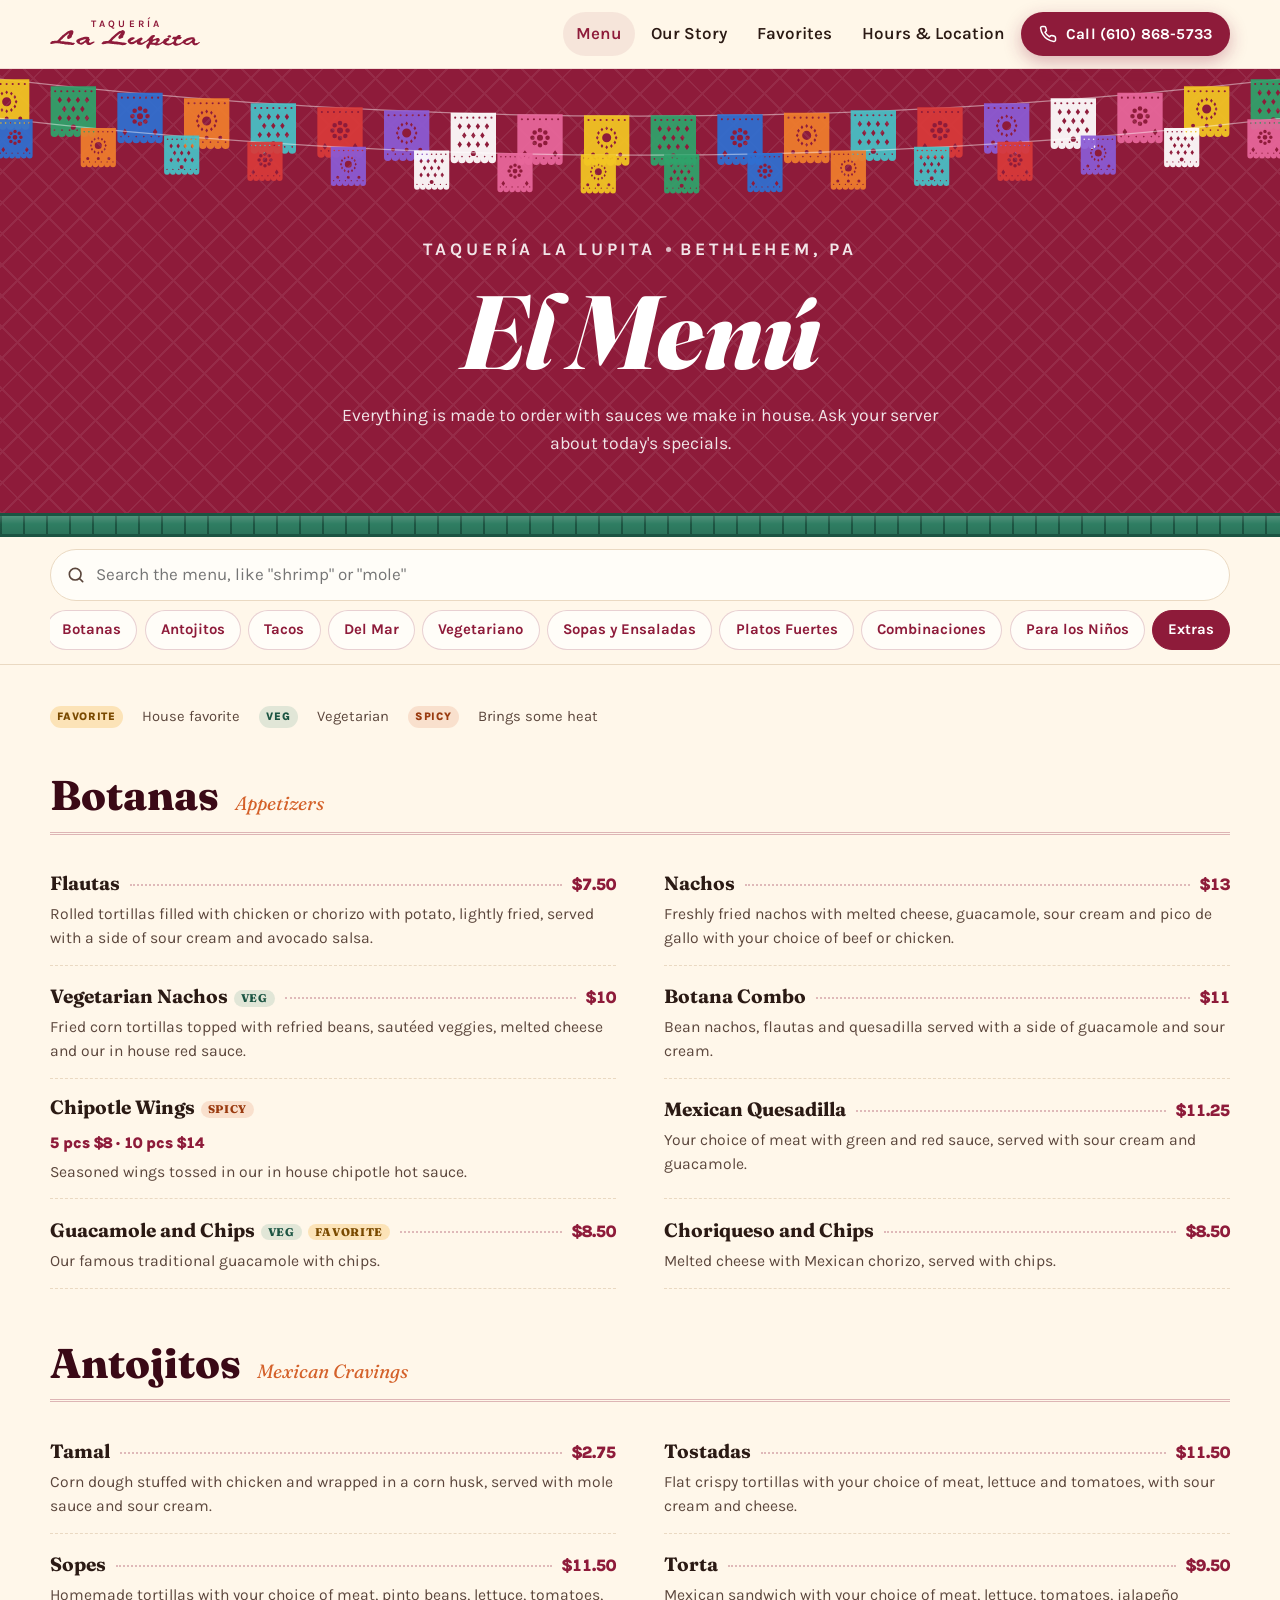
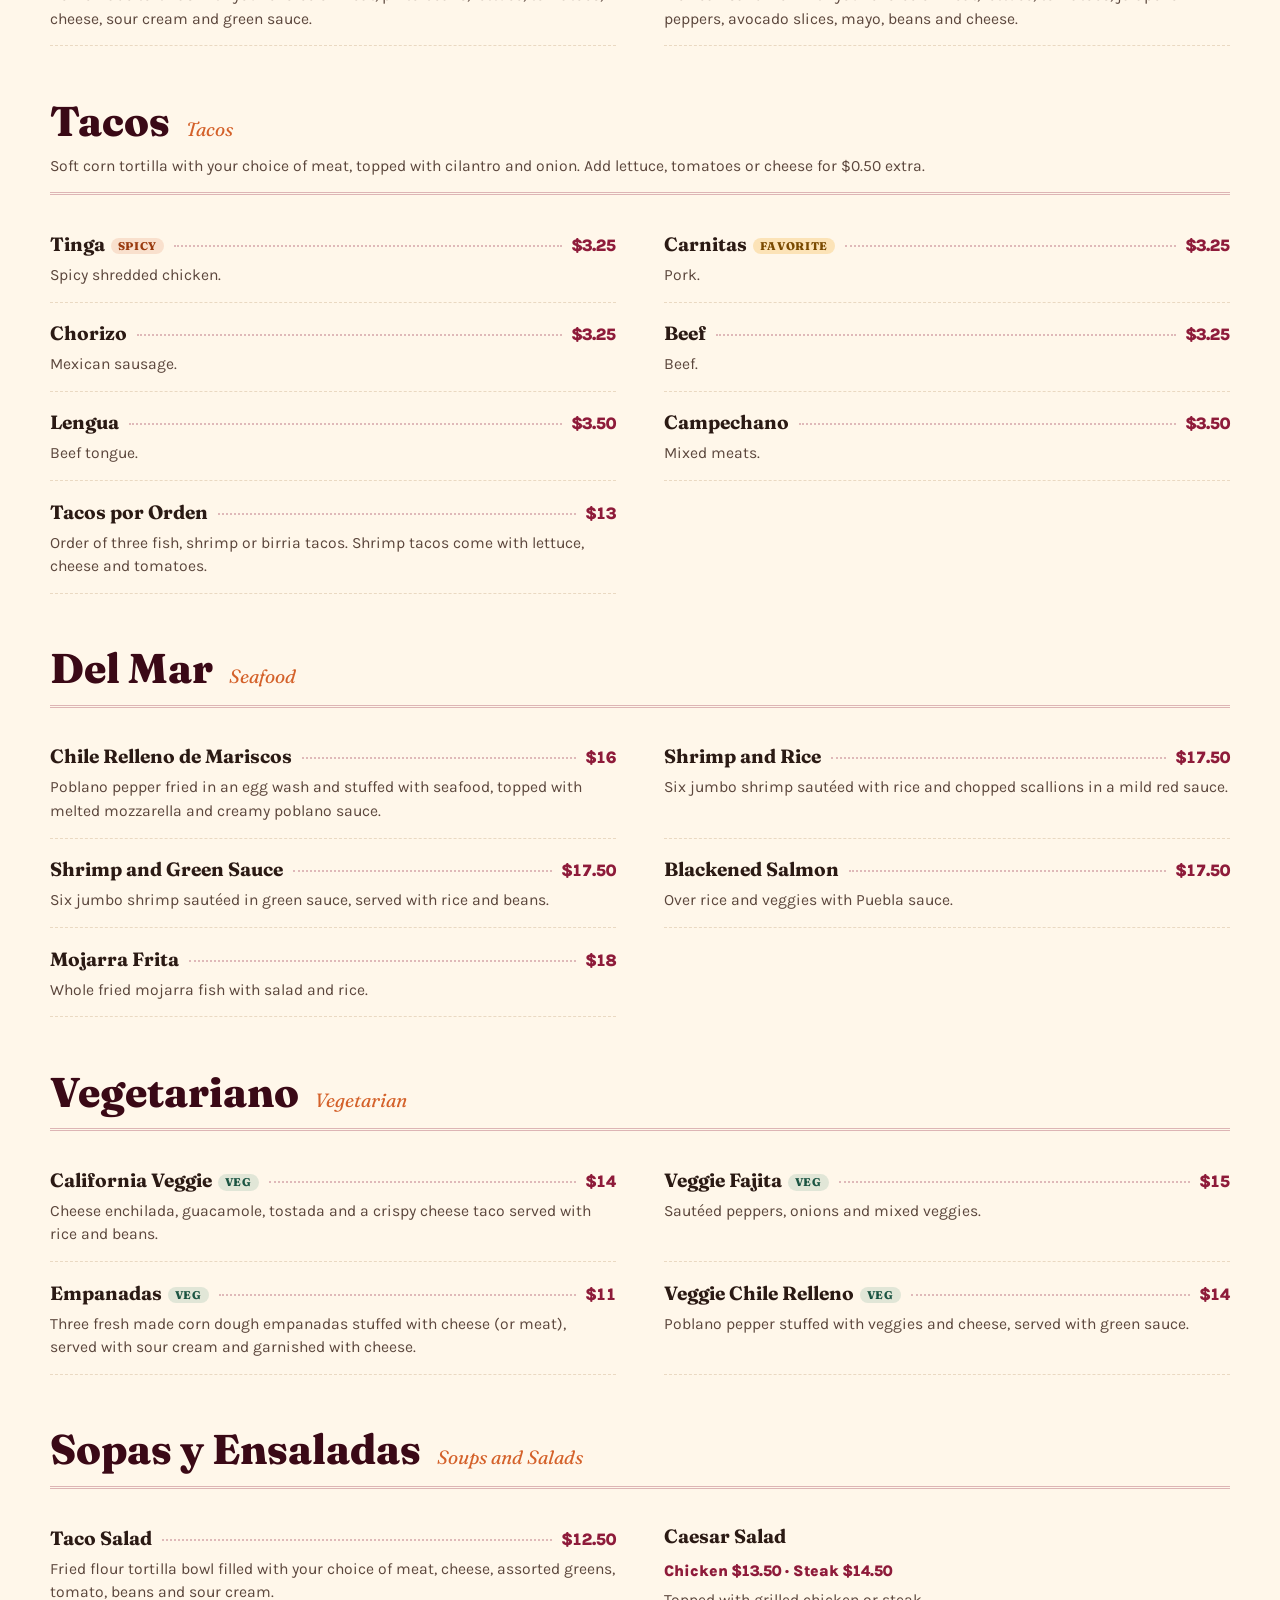
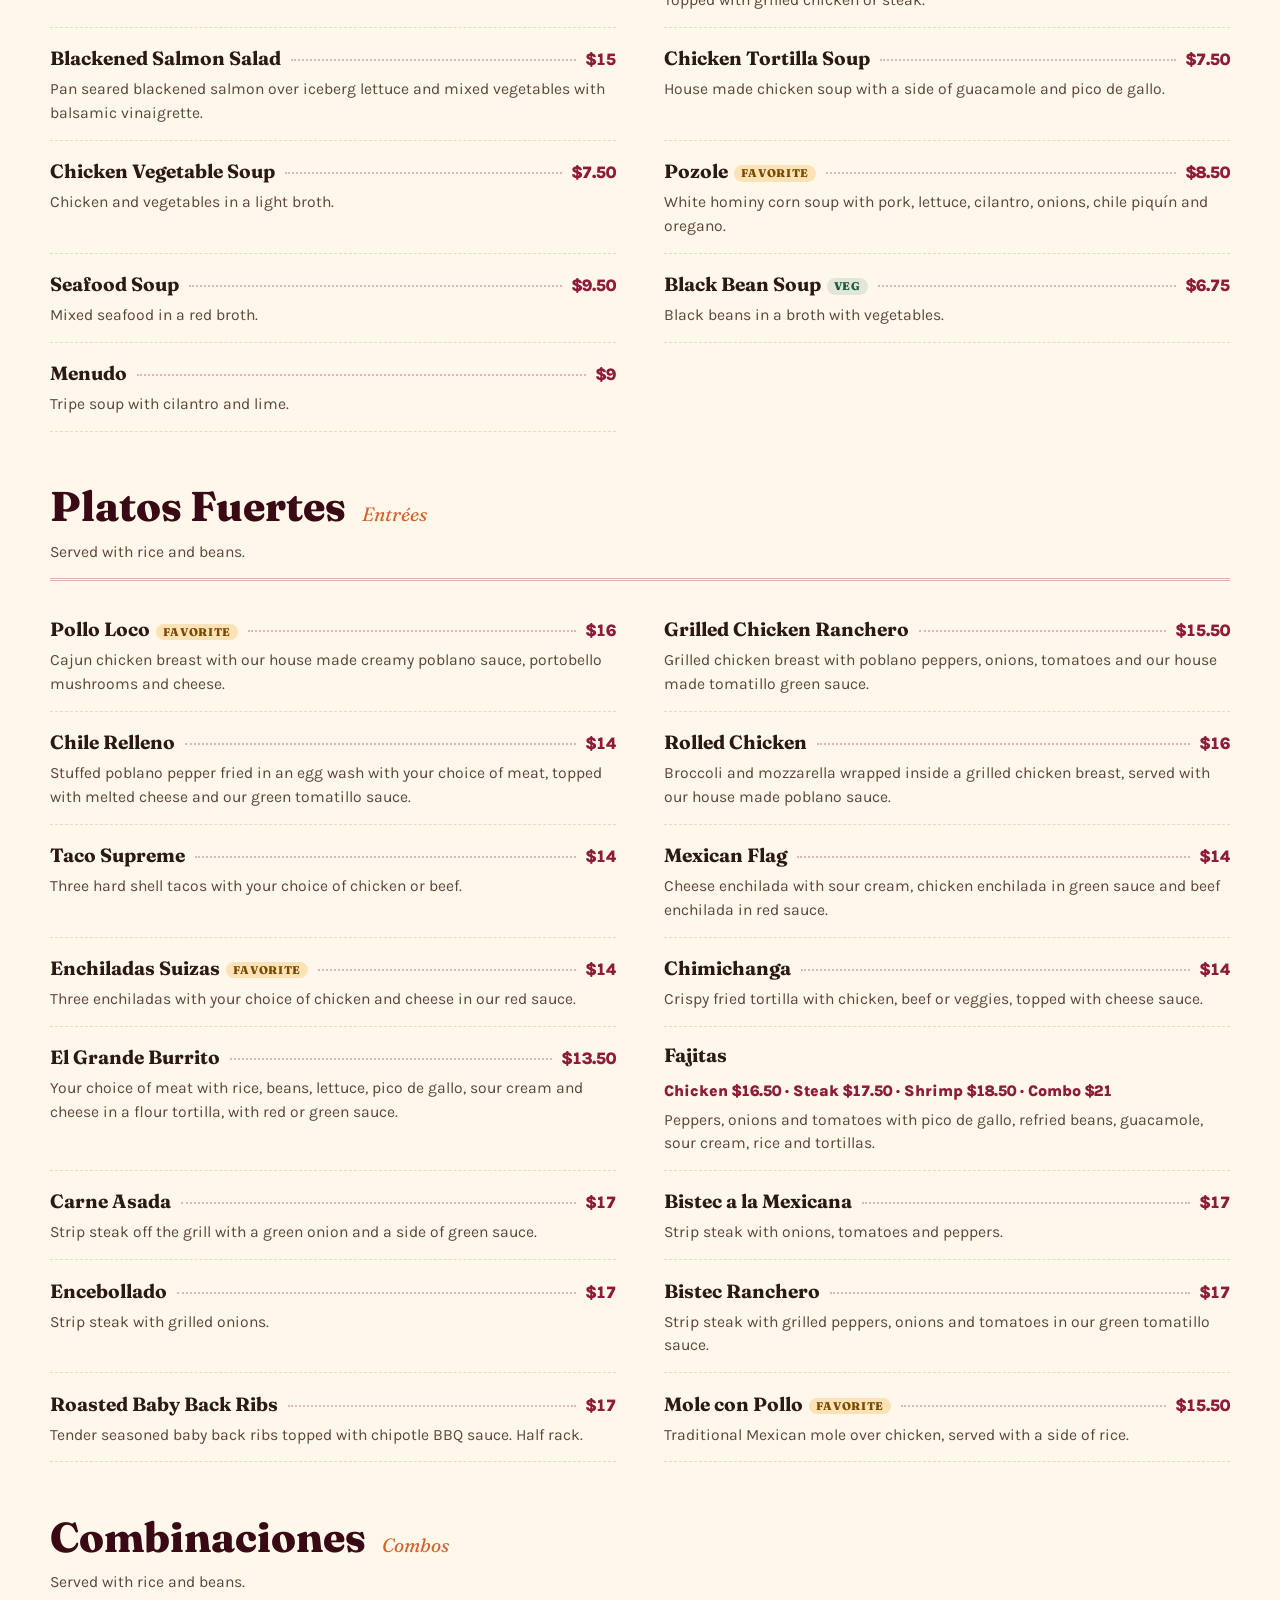
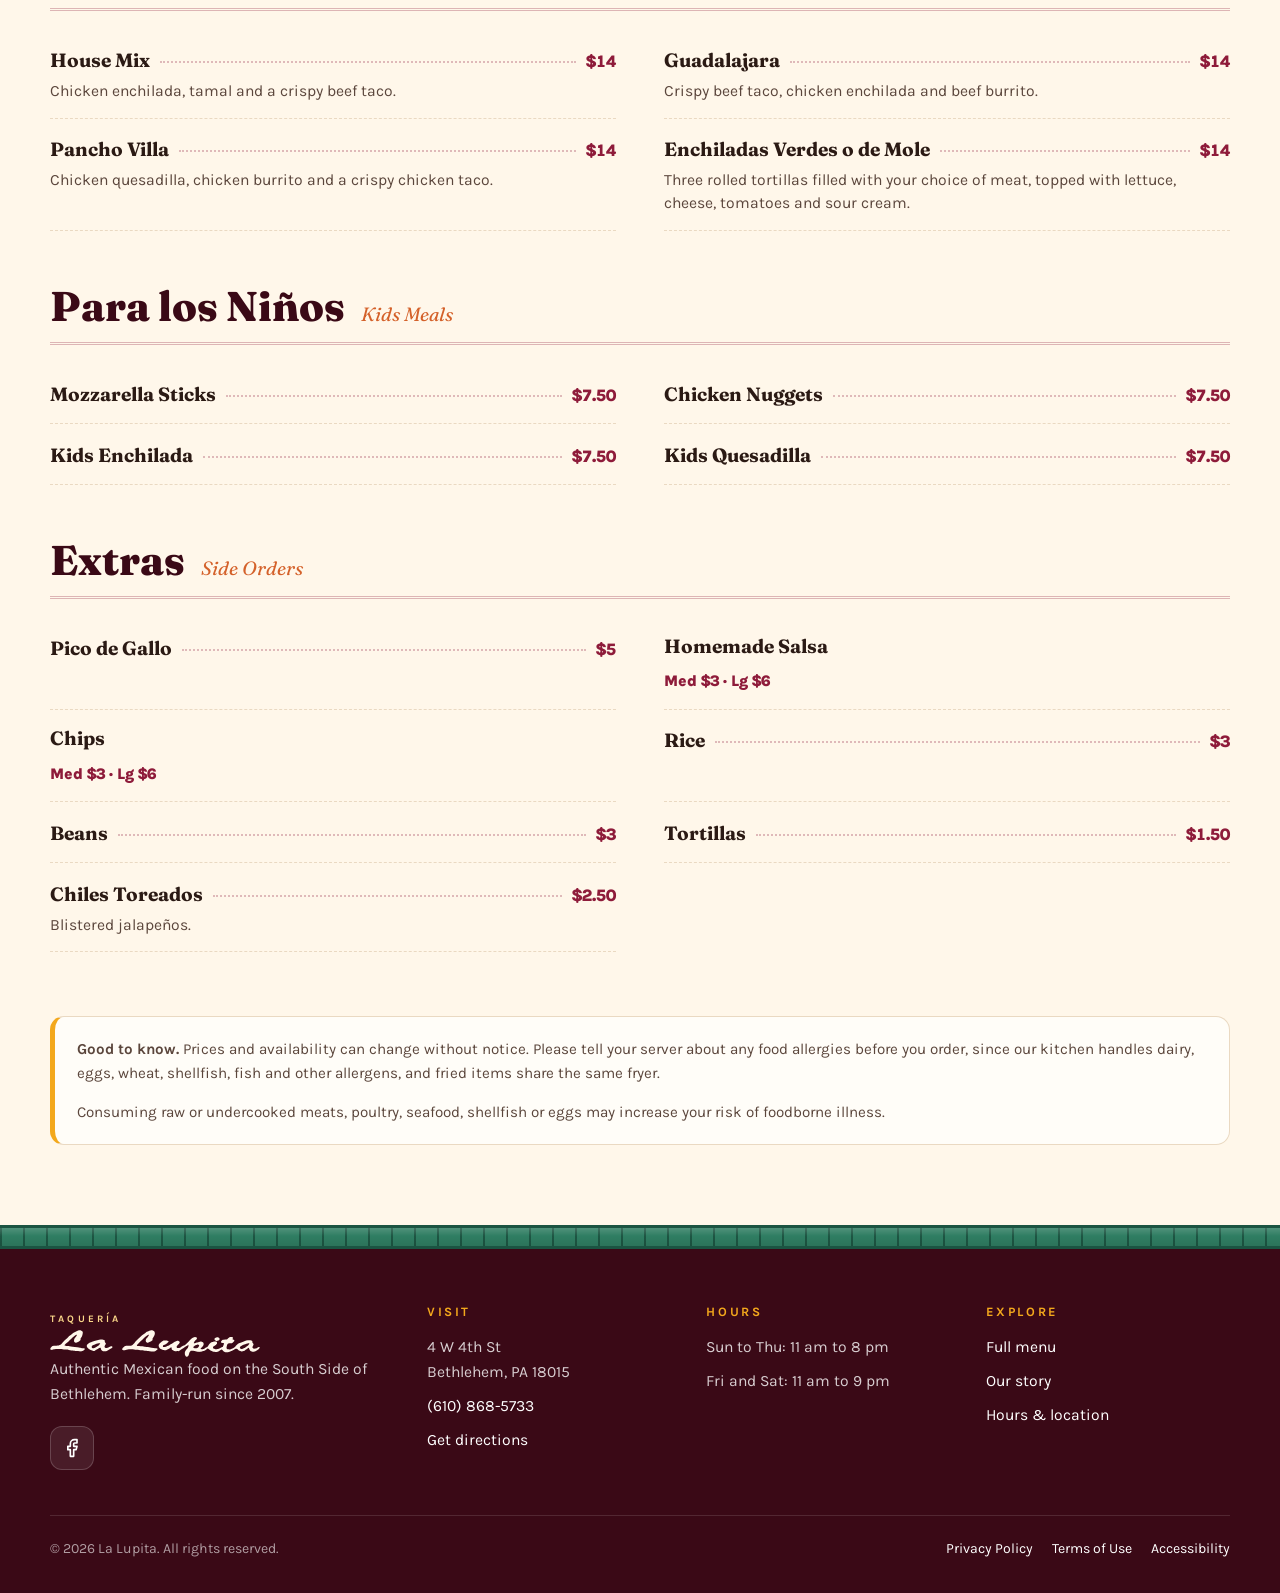
==== menu.html @ cf0ad979 "La Lupita website: home, full menu, legal pages, security headers" ====
<!doctype html>
<html lang="en">
<head>
<meta charset="utf-8">
<meta name="viewport" content="width=device-width, initial-scale=1, viewport-fit=cover">
<title>Menu | La Lupita, Mexican Restaurant in Bethlehem, PA</title>
<meta name="description" content="The full La Lupita menu: botanas, tacos, antojitos, seafood, vegetarian plates, soups, entrées, combos and kids meals. 4 W 4th St, Bethlehem.">
<link rel="canonical" href="https://la-lupita.vercel.app/menu">
<meta name="theme-color" content="#8e1b3a">
<meta name="color-scheme" content="light">
<meta name="format-detection" content="telephone=no">
<meta property="og:type" content="restaurant">
<meta property="og:site_name" content="La Lupita">
<meta property="og:title" content="Menu | La Lupita, Mexican Restaurant in Bethlehem, PA">
<meta property="og:description" content="The full La Lupita menu: botanas, tacos, antojitos, seafood, vegetarian plates, soups, entrées, combos and kids meals. 4 W 4th St, Bethlehem.">
<meta property="og:url" content="https://la-lupita.vercel.app/menu">
<meta property="og:image" content="https://la-lupita.vercel.app/assets/img/og.jpg">
<meta property="og:image:width" content="1200">
<meta property="og:image:height" content="630">
<meta name="twitter:card" content="summary_large_image">
<link rel="icon" href="/favicon.svg" type="image/svg+xml">
<link rel="icon" href="/favicon-32.png" sizes="32x32" type="image/png">
<link rel="apple-touch-icon" href="/apple-touch-icon.png">
<link rel="manifest" href="/site.webmanifest">
<link rel="preconnect" href="https://fonts.googleapis.com">
<link rel="preconnect" href="https://fonts.gstatic.com" crossorigin>
<link rel="stylesheet" href="https://fonts.googleapis.com/css2?family=Fraunces:ital,opsz,wght@0,9..144,500;0,9..144,700;0,9..144,800;0,9..144,900;1,9..144,500;1,9..144,800&family=Karla:wght@400;500;600;700;800&display=swap">
<link rel="stylesheet" href="/assets/css/styles.css">
<script src="/assets/js/main.js" defer></script>
<script type="application/ld+json">{"@context": "https://schema.org", "@type": "Menu", "name": "La Lupita Menu", "url": "https://la-lupita.vercel.app/menu", "hasMenuSection": [{"@type": "MenuSection", "name": "Botanas (Appetizers)", "hasMenuItem": [{"@type": "MenuItem", "name": "Flautas", "description": "Rolled tortillas filled with chicken or chorizo with potato, lightly fried, served with a side of sour cream and avocado salsa.", "offers": {"@type": "Offer", "price": "7.50", "priceCurrency": "USD"}}, {"@type": "MenuItem", "name": "Nachos", "description": "Freshly fried nachos with melted cheese, guacamole, sour cream and pico de gallo with your choice of beef or chicken.", "offers": {"@type": "Offer", "price": "13", "priceCurrency": "USD"}}, {"@type": "MenuItem", "name": "Vegetarian Nachos", "description": "Fried corn tortillas topped with refried beans, sautéed veggies, melted cheese and our in house red sauce.", "offers": {"@type": "Offer", "price": "10", "priceCurrency": "USD"}}, {"@type": "MenuItem", "name": "Botana Combo", "description": "Bean nachos, flautas and quesadilla served with a side of guacamole and sour cream.", "offers": {"@type": "Offer", "price": "11", "priceCurrency": "USD"}}, {"@type": "MenuItem", "name": "Chipotle Wings", "description": "Seasoned wings tossed in our in house chipotle hot sauce."}, {"@type": "MenuItem", "name": "Mexican Quesadilla", "description": "Your choice of meat with green and red sauce, served with sour cream and guacamole.", "offers": {"@type": "Offer", "price": "11.25", "priceCurrency": "USD"}}, {"@type": "MenuItem", "name": "Guacamole and Chips", "description": "Our famous traditional guacamole with chips.", "offers": {"@type": "Offer", "price": "8.50", "priceCurrency": "USD"}}, {"@type": "MenuItem", "name": "Choriqueso and Chips", "description": "Melted cheese with Mexican chorizo, served with chips.", "offers": {"@type": "Offer", "price": "8.50", "priceCurrency": "USD"}}]}, {"@type": "MenuSection", "name": "Antojitos (Mexican Cravings)", "hasMenuItem": [{"@type": "MenuItem", "name": "Tamal", "description": "Corn dough stuffed with chicken and wrapped in a corn husk, served with mole sauce and sour cream.", "offers": {"@type": "Offer", "price": "2.75", "priceCurrency": "USD"}}, {"@type": "MenuItem", "name": "Tostadas", "description": "Flat crispy tortillas with your choice of meat, lettuce and tomatoes, with sour cream and cheese.", "offers": {"@type": "Offer", "price": "11.50", "priceCurrency": "USD"}}, {"@type": "MenuItem", "name": "Sopes", "description": "Homemade tortillas with your choice of meat, pinto beans, lettuce, tomatoes, cheese, sour cream and green sauce.", "offers": {"@type": "Offer", "price": "11.50", "priceCurrency": "USD"}}, {"@type": "MenuItem", "name": "Torta", "description": "Mexican sandwich with your choice of meat, lettuce, tomatoes, jalapeño peppers, avocado slices, mayo, beans and cheese.", "offers": {"@type": "Offer", "price": "9.50", "priceCurrency": "USD"}}]}, {"@type": "MenuSection", "name": "Tacos (Tacos)", "hasMenuItem": [{"@type": "MenuItem", "name": "Tinga", "description": "Spicy shredded chicken.", "offers": {"@type": "Offer", "price": "3.25", "priceCurrency": "USD"}}, {"@type": "MenuItem", "name": "Carnitas", "description": "Pork.", "offers": {"@type": "Offer", "price": "3.25", "priceCurrency": "USD"}}, {"@type": "MenuItem", "name": "Chorizo", "description": "Mexican sausage.", "offers": {"@type": "Offer", "price": "3.25", "priceCurrency": "USD"}}, {"@type": "MenuItem", "name": "Beef", "description": "Beef.", "offers": {"@type": "Offer", "price": "3.25", "priceCurrency": "USD"}}, {"@type": "MenuItem", "name": "Lengua", "description": "Beef tongue.", "offers": {"@type": "Offer", "price": "3.50", "priceCurrency": "USD"}}, {"@type": "MenuItem", "name": "Campechano", "description": "Mixed meats.", "offers": {"@type": "Offer", "price": "3.50", "priceCurrency": "USD"}}, {"@type": "MenuItem", "name": "Tacos por Orden", "description": "Order of three fish, shrimp or birria tacos. Shrimp tacos come with lettuce, cheese and tomatoes.", "offers": {"@type": "Offer", "price": "13", "priceCurrency": "USD"}}]}, {"@type": "MenuSection", "name": "Del Mar (Seafood)", "hasMenuItem": [{"@type": "MenuItem", "name": "Chile Relleno de Mariscos", "description": "Poblano pepper fried in an egg wash and stuffed with seafood, topped with melted mozzarella and creamy poblano sauce.", "offers": {"@type": "Offer", "price": "16", "priceCurrency": "USD"}}, {"@type": "MenuItem", "name": "Shrimp and Rice", "description": "Six jumbo shrimp sautéed with rice and chopped scallions in a mild red sauce.", "offers": {"@type": "Offer", "price": "17.50", "priceCurrency": "USD"}}, {"@type": "MenuItem", "name": "Shrimp and Green Sauce", "description": "Six jumbo shrimp sautéed in green sauce, served with rice and beans.", "offers": {"@type": "Offer", "price": "17.50", "priceCurrency": "USD"}}, {"@type": "MenuItem", "name": "Blackened Salmon", "description": "Over rice and veggies with Puebla sauce.", "offers": {"@type": "Offer", "price": "17.50", "priceCurrency": "USD"}}, {"@type": "MenuItem", "name": "Mojarra Frita", "description": "Whole fried mojarra fish with salad and rice.", "offers": {"@type": "Offer", "price": "18", "priceCurrency": "USD"}}]}, {"@type": "MenuSection", "name": "Vegetariano (Vegetarian)", "hasMenuItem": [{"@type": "MenuItem", "name": "California Veggie", "description": "Cheese enchilada, guacamole, tostada and a crispy cheese taco served with rice and beans.", "offers": {"@type": "Offer", "price": "14", "priceCurrency": "USD"}}, {"@type": "MenuItem", "name": "Veggie Fajita", "description": "Sautéed peppers, onions and mixed veggies.", "offers": {"@type": "Offer", "price": "15", "priceCurrency": "USD"}}, {"@type": "MenuItem", "name": "Empanadas", "description": "Three fresh made corn dough empanadas stuffed with cheese (or meat), served with sour cream and garnished with cheese.", "offers": {"@type": "Offer", "price": "11", "priceCurrency": "USD"}}, {"@type": "MenuItem", "name": "Veggie Chile Relleno", "description": "Poblano pepper stuffed with veggies and cheese, served with green sauce.", "offers": {"@type": "Offer", "price": "14", "priceCurrency": "USD"}}]}, {"@type": "MenuSection", "name": "Sopas y Ensaladas (Soups and Salads)", "hasMenuItem": [{"@type": "MenuItem", "name": "Taco Salad", "description": "Fried flour tortilla bowl filled with your choice of meat, cheese, assorted greens, tomato, beans and sour cream.", "offers": {"@type": "Offer", "price": "12.50", "priceCurrency": "USD"}}, {"@type": "MenuItem", "name": "Caesar Salad", "description": "Topped with grilled chicken or steak."}, {"@type": "MenuItem", "name": "Blackened Salmon Salad", "description": "Pan seared blackened salmon over iceberg lettuce and mixed vegetables with balsamic vinaigrette.", "offers": {"@type": "Offer", "price": "15", "priceCurrency": "USD"}}, {"@type": "MenuItem", "name": "Chicken Tortilla Soup", "description": "House made chicken soup with a side of guacamole and pico de gallo.", "offers": {"@type": "Offer", "price": "7.50", "priceCurrency": "USD"}}, {"@type": "MenuItem", "name": "Chicken Vegetable Soup", "description": "Chicken and vegetables in a light broth.", "offers": {"@type": "Offer", "price": "7.50", "priceCurrency": "USD"}}, {"@type": "MenuItem", "name": "Pozole", "description": "White hominy corn soup with pork, lettuce, cilantro, onions, chile piquín and oregano.", "offers": {"@type": "Offer", "price": "8.50", "priceCurrency": "USD"}}, {"@type": "MenuItem", "name": "Seafood Soup", "description": "Mixed seafood in a red broth.", "offers": {"@type": "Offer", "price": "9.50", "priceCurrency": "USD"}}, {"@type": "MenuItem", "name": "Black Bean Soup", "description": "Black beans in a broth with vegetables.", "offers": {"@type": "Offer", "price": "6.75", "priceCurrency": "USD"}}, {"@type": "MenuItem", "name": "Menudo", "description": "Tripe soup with cilantro and lime.", "offers": {"@type": "Offer", "price": "9", "priceCurrency": "USD"}}]}, {"@type": "MenuSection", "name": "Platos Fuertes (Entrées)", "hasMenuItem": [{"@type": "MenuItem", "name": "Pollo Loco", "description": "Cajun chicken breast with our house made creamy poblano sauce, portobello mushrooms and cheese.", "offers": {"@type": "Offer", "price": "16", "priceCurrency": "USD"}}, {"@type": "MenuItem", "name": "Grilled Chicken Ranchero", "description": "Grilled chicken breast with poblano peppers, onions, tomatoes and our house made tomatillo green sauce.", "offers": {"@type": "Offer", "price": "15.50", "priceCurrency": "USD"}}, {"@type": "MenuItem", "name": "Chile Relleno", "description": "Stuffed poblano pepper fried in an egg wash with your choice of meat, topped with melted cheese and our green tomatillo sauce.", "offers": {"@type": "Offer", "price": "14", "priceCurrency": "USD"}}, {"@type": "MenuItem", "name": "Rolled Chicken", "description": "Broccoli and mozzarella wrapped inside a grilled chicken breast, served with our house made poblano sauce.", "offers": {"@type": "Offer", "price": "16", "priceCurrency": "USD"}}, {"@type": "MenuItem", "name": "Taco Supreme", "description": "Three hard shell tacos with your choice of chicken or beef.", "offers": {"@type": "Offer", "price": "14", "priceCurrency": "USD"}}, {"@type": "MenuItem", "name": "Mexican Flag", "description": "Cheese enchilada with sour cream, chicken enchilada in green sauce and beef enchilada in red sauce.", "offers": {"@type": "Offer", "price": "14", "priceCurrency": "USD"}}, {"@type": "MenuItem", "name": "Enchiladas Suizas", "description": "Three enchiladas with your choice of chicken and cheese in our red sauce.", "offers": {"@type": "Offer", "price": "14", "priceCurrency": "USD"}}, {"@type": "MenuItem", "name": "Chimichanga", "description": "Crispy fried tortilla with chicken, beef or veggies, topped with cheese sauce.", "offers": {"@type": "Offer", "price": "14", "priceCurrency": "USD"}}, {"@type": "MenuItem", "name": "El Grande Burrito", "description": "Your choice of meat with rice, beans, lettuce, pico de gallo, sour cream and cheese in a flour tortilla, with red or green sauce.", "offers": {"@type": "Offer", "price": "13.50", "priceCurrency": "USD"}}, {"@type": "MenuItem", "name": "Fajitas", "description": "Peppers, onions and tomatoes with pico de gallo, refried beans, guacamole, sour cream, rice and tortillas."}, {"@type": "MenuItem", "name": "Carne Asada", "description": "Strip steak off the grill with a green onion and a side of green sauce.", "offers": {"@type": "Offer", "price": "17", "priceCurrency": "USD"}}, {"@type": "MenuItem", "name": "Bistec a la Mexicana", "description": "Strip steak with onions, tomatoes and peppers.", "offers": {"@type": "Offer", "price": "17", "priceCurrency": "USD"}}, {"@type": "MenuItem", "name": "Encebollado", "description": "Strip steak with grilled onions.", "offers": {"@type": "Offer", "price": "17", "priceCurrency": "USD"}}, {"@type": "MenuItem", "name": "Bistec Ranchero", "description": "Strip steak with grilled peppers, onions and tomatoes in our green tomatillo sauce.", "offers": {"@type": "Offer", "price": "17", "priceCurrency": "USD"}}, {"@type": "MenuItem", "name": "Roasted Baby Back Ribs", "description": "Tender seasoned baby back ribs topped with chipotle BBQ sauce. Half rack.", "offers": {"@type": "Offer", "price": "17", "priceCurrency": "USD"}}, {"@type": "MenuItem", "name": "Mole con Pollo", "description": "Traditional Mexican mole over chicken, served with a side of rice.", "offers": {"@type": "Offer", "price": "15.50", "priceCurrency": "USD"}}]}, {"@type": "MenuSection", "name": "Combinaciones (Combos)", "hasMenuItem": [{"@type": "MenuItem", "name": "House Mix", "description": "Chicken enchilada, tamal and a crispy beef taco.", "offers": {"@type": "Offer", "price": "14", "priceCurrency": "USD"}}, {"@type": "MenuItem", "name": "Guadalajara", "description": "Crispy beef taco, chicken enchilada and beef burrito.", "offers": {"@type": "Offer", "price": "14", "priceCurrency": "USD"}}, {"@type": "MenuItem", "name": "Pancho Villa", "description": "Chicken quesadilla, chicken burrito and a crispy chicken taco.", "offers": {"@type": "Offer", "price": "14", "priceCurrency": "USD"}}, {"@type": "MenuItem", "name": "Enchiladas Verdes o de Mole", "description": "Three rolled tortillas filled with your choice of meat, topped with lettuce, cheese, tomatoes and sour cream.", "offers": {"@type": "Offer", "price": "14", "priceCurrency": "USD"}}]}, {"@type": "MenuSection", "name": "Para los Niños (Kids Meals)", "hasMenuItem": [{"@type": "MenuItem", "name": "Mozzarella Sticks", "offers": {"@type": "Offer", "price": "7.50", "priceCurrency": "USD"}}, {"@type": "MenuItem", "name": "Chicken Nuggets", "offers": {"@type": "Offer", "price": "7.50", "priceCurrency": "USD"}}, {"@type": "MenuItem", "name": "Kids Enchilada", "offers": {"@type": "Offer", "price": "7.50", "priceCurrency": "USD"}}, {"@type": "MenuItem", "name": "Kids Quesadilla", "offers": {"@type": "Offer", "price": "7.50", "priceCurrency": "USD"}}]}, {"@type": "MenuSection", "name": "Extras (Side Orders)", "hasMenuItem": [{"@type": "MenuItem", "name": "Pico de Gallo", "offers": {"@type": "Offer", "price": "5", "priceCurrency": "USD"}}, {"@type": "MenuItem", "name": "Homemade Salsa"}, {"@type": "MenuItem", "name": "Chips"}, {"@type": "MenuItem", "name": "Rice", "offers": {"@type": "Offer", "price": "3", "priceCurrency": "USD"}}, {"@type": "MenuItem", "name": "Beans", "offers": {"@type": "Offer", "price": "3", "priceCurrency": "USD"}}, {"@type": "MenuItem", "name": "Tortillas", "offers": {"@type": "Offer", "price": "1.50", "priceCurrency": "USD"}}, {"@type": "MenuItem", "name": "Chiles Toreados", "description": "Blistered jalapeños.", "offers": {"@type": "Offer", "price": "2.50", "priceCurrency": "USD"}}]}]}</script>
</head>
<body>
<a class="skip" href="#main">Skip to content</a>
<header class="site-header">
  <div class="wrap">
    <a class="brand" href="/" aria-label="La Lupita, home">
      <small>Taquería</small>
      <img src="/assets/img/wordmark.svg" alt="" width="150" height="19" class="brand-mark">
    </a>
    <button class="nav-toggle" type="button" aria-expanded="false" aria-controls="site-nav" aria-label="Open menu"><svg viewBox="0 0 24 24" fill="none" stroke="currentColor" stroke-width="2" stroke-linecap="round" stroke-linejoin="round" aria-hidden="true" focusable="false"><path d="M4 6h16M4 12h16M4 18h16"/></svg></button>
    <nav class="nav" id="site-nav" aria-label="Main">
      <a href="/menu" aria-current="page">Menu</a>
      <a href="/#historia">Our Story</a>
      <a href="/#favoritos">Favorites</a>
      <a href="/#visita">Hours &amp; Location</a>
      <a class="btn btn-primary btn-sm" href="tel:+16108685733"><svg viewBox="0 0 24 24" fill="none" stroke="currentColor" stroke-width="2" stroke-linecap="round" stroke-linejoin="round" aria-hidden="true" focusable="false"><path d="M22 16.9v3a2 2 0 0 1-2.2 2 19.8 19.8 0 0 1-8.6-3.1 19.5 19.5 0 0 1-6-6A19.8 19.8 0 0 1 2.1 4.2 2 2 0 0 1 4.1 2h3a2 2 0 0 1 2 1.7c.1.9.4 1.8.7 2.7a2 2 0 0 1-.5 2.1L8 9.8a16 16 0 0 0 6 6l1.3-1.3a2 2 0 0 1 2.1-.4c.9.3 1.8.6 2.7.7a2 2 0 0 1 1.7 2z"/></svg>Call (610) 868-5733</a>
    </nav>
  </div>
</header>

<main id="main">
  <section class="page-hero" aria-labelledby="menu-title">
    <svg class="papel" viewBox="0 0 1440 170" preserveAspectRatio="xMidYMin slice" aria-hidden="true" focusable="false"><defs><path id="pf0" fill-rule="evenodd" d="M0 0H60V62a5.00 5.00 0 0 1 -10.00 0a5.00 5.00 0 0 1 -10.00 0a5.00 5.00 0 0 1 -10.00 0a5.00 5.00 0 0 1 -10.00 0a5.00 5.00 0 0 1 -10.00 0a5.00 5.00 0 0 1 -10.00 0ZM4.60 6.50a1.40 1.40 0 1 0 2.80 0a1.40 1.40 0 1 0 -2.80 0ZM12.60 6.50a1.40 1.40 0 1 0 2.80 0a1.40 1.40 0 1 0 -2.80 0ZM20.60 6.50a1.40 1.40 0 1 0 2.80 0a1.40 1.40 0 1 0 -2.80 0ZM28.60 6.50a1.40 1.40 0 1 0 2.80 0a1.40 1.40 0 1 0 -2.80 0ZM36.60 6.50a1.40 1.40 0 1 0 2.80 0a1.40 1.40 0 1 0 -2.80 0ZM44.60 6.50a1.40 1.40 0 1 0 2.80 0a1.40 1.40 0 1 0 -2.80 0ZM52.60 6.50a1.40 1.40 0 1 0 2.80 0a1.40 1.40 0 1 0 -2.80 0ZM26.00 31.00a4.00 4.00 0 1 0 8.00 0a4.00 4.00 0 1 0 -8.00 0ZM37.00 31.00a3.00 3.00 0 1 0 6.00 0a3.00 3.00 0 1 0 -6.00 0ZM34.07 38.07a3.00 3.00 0 1 0 6.00 0a3.00 3.00 0 1 0 -6.00 0ZM27.00 41.00a3.00 3.00 0 1 0 6.00 0a3.00 3.00 0 1 0 -6.00 0ZM19.93 38.07a3.00 3.00 0 1 0 6.00 0a3.00 3.00 0 1 0 -6.00 0ZM17.00 31.00a3.00 3.00 0 1 0 6.00 0a3.00 3.00 0 1 0 -6.00 0ZM19.93 23.93a3.00 3.00 0 1 0 6.00 0a3.00 3.00 0 1 0 -6.00 0ZM27.00 21.00a3.00 3.00 0 1 0 6.00 0a3.00 3.00 0 1 0 -6.00 0ZM34.07 23.93a3.00 3.00 0 1 0 6.00 0a3.00 3.00 0 1 0 -6.00 0ZM10.00 47.50L13.15 52.00L10.00 56.50L6.85 52.00ZM50.00 47.50L53.15 52.00L50.00 56.50L46.85 52.00ZM3.90 58.00a1.10 1.10 0 1 0 2.20 0a1.10 1.10 0 1 0 -2.20 0ZM13.90 58.00a1.10 1.10 0 1 0 2.20 0a1.10 1.10 0 1 0 -2.20 0ZM23.90 58.00a1.10 1.10 0 1 0 2.20 0a1.10 1.10 0 1 0 -2.20 0ZM33.90 58.00a1.10 1.10 0 1 0 2.20 0a1.10 1.10 0 1 0 -2.20 0ZM43.90 58.00a1.10 1.10 0 1 0 2.20 0a1.10 1.10 0 1 0 -2.20 0ZM53.90 58.00a1.10 1.10 0 1 0 2.20 0a1.10 1.10 0 1 0 -2.20 0Z"/><path id="pf1" fill-rule="evenodd" d="M0 0H60V62a5.00 5.00 0 0 1 -10.00 0a5.00 5.00 0 0 1 -10.00 0a5.00 5.00 0 0 1 -10.00 0a5.00 5.00 0 0 1 -10.00 0a5.00 5.00 0 0 1 -10.00 0a5.00 5.00 0 0 1 -10.00 0ZM4.60 6.50a1.40 1.40 0 1 0 2.80 0a1.40 1.40 0 1 0 -2.80 0ZM12.60 6.50a1.40 1.40 0 1 0 2.80 0a1.40 1.40 0 1 0 -2.80 0ZM20.60 6.50a1.40 1.40 0 1 0 2.80 0a1.40 1.40 0 1 0 -2.80 0ZM28.60 6.50a1.40 1.40 0 1 0 2.80 0a1.40 1.40 0 1 0 -2.80 0ZM36.60 6.50a1.40 1.40 0 1 0 2.80 0a1.40 1.40 0 1 0 -2.80 0ZM44.60 6.50a1.40 1.40 0 1 0 2.80 0a1.40 1.40 0 1 0 -2.80 0ZM52.60 6.50a1.40 1.40 0 1 0 2.80 0a1.40 1.40 0 1 0 -2.80 0ZM24.00 30.00a6.00 6.00 0 1 0 12.00 0a6.00 6.00 0 1 0 -12.00 0ZM42.50 27.40L44.32 30.00L42.50 32.60L40.68 30.00ZM40.83 33.65L42.65 36.25L40.83 38.85L39.01 36.25ZM36.25 38.23L38.07 40.83L36.25 43.43L34.43 40.83ZM30.00 39.90L31.82 42.50L30.00 45.10L28.18 42.50ZM23.75 38.23L25.57 40.83L23.75 43.43L21.93 40.83ZM19.17 33.65L20.99 36.25L19.17 38.85L17.35 36.25ZM17.50 27.40L19.32 30.00L17.50 32.60L15.68 30.00ZM19.17 21.15L20.99 23.75L19.17 26.35L17.35 23.75ZM23.75 16.57L25.57 19.17L23.75 21.77L21.93 19.17ZM30.00 14.90L31.82 17.50L30.00 20.10L28.18 17.50ZM36.25 16.57L38.07 19.17L36.25 21.77L34.43 19.17ZM40.83 21.15L42.65 23.75L40.83 26.35L39.01 23.75ZM9.40 52.00a2.60 2.60 0 1 0 5.20 0a2.60 2.60 0 1 0 -5.20 0ZM27.40 52.00a2.60 2.60 0 1 0 5.20 0a2.60 2.60 0 1 0 -5.20 0ZM45.40 52.00a2.60 2.60 0 1 0 5.20 0a2.60 2.60 0 1 0 -5.20 0ZM3.90 58.00a1.10 1.10 0 1 0 2.20 0a1.10 1.10 0 1 0 -2.20 0ZM13.90 58.00a1.10 1.10 0 1 0 2.20 0a1.10 1.10 0 1 0 -2.20 0ZM23.90 58.00a1.10 1.10 0 1 0 2.20 0a1.10 1.10 0 1 0 -2.20 0ZM33.90 58.00a1.10 1.10 0 1 0 2.20 0a1.10 1.10 0 1 0 -2.20 0ZM43.90 58.00a1.10 1.10 0 1 0 2.20 0a1.10 1.10 0 1 0 -2.20 0ZM53.90 58.00a1.10 1.10 0 1 0 2.20 0a1.10 1.10 0 1 0 -2.20 0Z"/><path id="pf2" fill-rule="evenodd" d="M0 0H60V62a5.00 5.00 0 0 1 -10.00 0a5.00 5.00 0 0 1 -10.00 0a5.00 5.00 0 0 1 -10.00 0a5.00 5.00 0 0 1 -10.00 0a5.00 5.00 0 0 1 -10.00 0a5.00 5.00 0 0 1 -10.00 0ZM4.60 6.50a1.40 1.40 0 1 0 2.80 0a1.40 1.40 0 1 0 -2.80 0ZM12.60 6.50a1.40 1.40 0 1 0 2.80 0a1.40 1.40 0 1 0 -2.80 0ZM20.60 6.50a1.40 1.40 0 1 0 2.80 0a1.40 1.40 0 1 0 -2.80 0ZM28.60 6.50a1.40 1.40 0 1 0 2.80 0a1.40 1.40 0 1 0 -2.80 0ZM36.60 6.50a1.40 1.40 0 1 0 2.80 0a1.40 1.40 0 1 0 -2.80 0ZM44.60 6.50a1.40 1.40 0 1 0 2.80 0a1.40 1.40 0 1 0 -2.80 0ZM52.60 6.50a1.40 1.40 0 1 0 2.80 0a1.40 1.40 0 1 0 -2.80 0ZM12.00 13.80L14.94 18.00L12.00 22.20L9.06 18.00ZM24.00 13.80L26.94 18.00L24.00 22.20L21.06 18.00ZM36.00 13.80L38.94 18.00L36.00 22.20L33.06 18.00ZM48.00 13.80L50.94 18.00L48.00 22.20L45.06 18.00ZM18.00 25.80L20.94 30.00L18.00 34.20L15.06 30.00ZM30.00 25.80L32.94 30.00L30.00 34.20L27.06 30.00ZM42.00 25.80L44.94 30.00L42.00 34.20L39.06 30.00ZM12.00 37.80L14.94 42.00L12.00 46.20L9.06 42.00ZM24.00 37.80L26.94 42.00L24.00 46.20L21.06 42.00ZM36.00 37.80L38.94 42.00L36.00 46.20L33.06 42.00ZM48.00 37.80L50.94 42.00L48.00 46.20L45.06 42.00ZM26.60 54.00a3.40 3.40 0 1 0 6.80 0a3.40 3.40 0 1 0 -6.80 0ZM3.90 58.00a1.10 1.10 0 1 0 2.20 0a1.10 1.10 0 1 0 -2.20 0ZM13.90 58.00a1.10 1.10 0 1 0 2.20 0a1.10 1.10 0 1 0 -2.20 0ZM23.90 58.00a1.10 1.10 0 1 0 2.20 0a1.10 1.10 0 1 0 -2.20 0ZM33.90 58.00a1.10 1.10 0 1 0 2.20 0a1.10 1.10 0 1 0 -2.20 0ZM43.90 58.00a1.10 1.10 0 1 0 2.20 0a1.10 1.10 0 1 0 -2.20 0ZM53.90 58.00a1.10 1.10 0 1 0 2.20 0a1.10 1.10 0 1 0 -2.20 0Z"/></defs><path class="string" d="M-30 8 Q720.0 98 1470 8"/><g transform="translate(-18.0 11.4) scale(0.85)"><use class="flag d2" href="#pf1" fill="#f3c623" fill-opacity=".93"/></g><g transform="translate(57.0 19.5) scale(0.85)"><use class="flag d3" href="#pf2" fill="#2fa36b" fill-opacity=".93"/></g><g transform="translate(132.0 26.7) scale(0.85)"><use class="flag d4" href="#pf0" fill="#2f6fd1" fill-opacity=".93"/></g><g transform="translate(207.0 33.0) scale(0.85)"><use class="flag d5" href="#pf1" fill="#ef7d2d" fill-opacity=".93"/></g><g transform="translate(282.0 38.4) scale(0.85)"><use class="flag d6" href="#pf2" fill="#47c1c6" fill-opacity=".93"/></g><g transform="translate(357.0 42.9) scale(0.85)"><use class="flag d1" href="#pf0" fill="#d93a3a" fill-opacity=".93"/></g><g transform="translate(432.0 46.5) scale(0.85)"><use class="flag d2" href="#pf1" fill="#8b5bd6" fill-opacity=".93"/></g><g transform="translate(507.0 49.2) scale(0.85)"><use class="flag d3" href="#pf2" fill="#ffffff" fill-opacity=".93"/></g><g transform="translate(582.0 51.0) scale(0.85)"><use class="flag d4" href="#pf0" fill="#e8679b" fill-opacity=".93"/></g><g transform="translate(657.0 51.9) scale(0.85)"><use class="flag d5" href="#pf1" fill="#f3c623" fill-opacity=".93"/></g><g transform="translate(732.0 51.9) scale(0.85)"><use class="flag d6" href="#pf2" fill="#2fa36b" fill-opacity=".93"/></g><g transform="translate(807.0 51.0) scale(0.85)"><use class="flag d1" href="#pf0" fill="#2f6fd1" fill-opacity=".93"/></g><g transform="translate(882.0 49.2) scale(0.85)"><use class="flag d2" href="#pf1" fill="#ef7d2d" fill-opacity=".93"/></g><g transform="translate(957.0 46.5) scale(0.85)"><use class="flag d3" href="#pf2" fill="#47c1c6" fill-opacity=".93"/></g><g transform="translate(1032.0 42.9) scale(0.85)"><use class="flag d4" href="#pf0" fill="#d93a3a" fill-opacity=".93"/></g><g transform="translate(1107.0 38.4) scale(0.85)"><use class="flag d5" href="#pf1" fill="#8b5bd6" fill-opacity=".93"/></g><g transform="translate(1182.0 33.0) scale(0.85)"><use class="flag d6" href="#pf2" fill="#ffffff" fill-opacity=".93"/></g><g transform="translate(1257.0 26.7) scale(0.85)"><use class="flag d1" href="#pf0" fill="#e8679b" fill-opacity=".93"/></g><g transform="translate(1332.0 19.5) scale(0.85)"><use class="flag d2" href="#pf1" fill="#f3c623" fill-opacity=".93"/></g><g transform="translate(1407.0 11.4) scale(0.85)"><use class="flag d3" href="#pf2" fill="#2fa36b" fill-opacity=".93"/></g><path class="string" d="M-30 52 Q720.0 142 1470 52"/><g transform="translate(-2.9 56.4) scale(0.66)"><use class="flag d4" href="#pf0" fill="#2f6fd1" fill-opacity=".93"/></g><g transform="translate(90.8 66.3) scale(0.66)"><use class="flag d5" href="#pf1" fill="#ef7d2d" fill-opacity=".93"/></g><g transform="translate(184.6 74.7) scale(0.66)"><use class="flag d6" href="#pf2" fill="#47c1c6" fill-opacity=".93"/></g><g transform="translate(278.3 81.8) scale(0.66)"><use class="flag d1" href="#pf0" fill="#d93a3a" fill-opacity=".93"/></g><g transform="translate(372.1 87.4) scale(0.66)"><use class="flag d2" href="#pf1" fill="#8b5bd6" fill-opacity=".93"/></g><g transform="translate(465.8 91.6) scale(0.66)"><use class="flag d3" href="#pf2" fill="#ffffff" fill-opacity=".93"/></g><g transform="translate(559.6 94.4) scale(0.66)"><use class="flag d4" href="#pf0" fill="#e8679b" fill-opacity=".93"/></g><g transform="translate(653.3 95.8) scale(0.66)"><use class="flag d5" href="#pf1" fill="#f3c623" fill-opacity=".93"/></g><g transform="translate(747.1 95.8) scale(0.66)"><use class="flag d6" href="#pf2" fill="#2fa36b" fill-opacity=".93"/></g><g transform="translate(840.8 94.4) scale(0.66)"><use class="flag d1" href="#pf0" fill="#2f6fd1" fill-opacity=".93"/></g><g transform="translate(934.6 91.6) scale(0.66)"><use class="flag d2" href="#pf1" fill="#ef7d2d" fill-opacity=".93"/></g><g transform="translate(1028.3 87.4) scale(0.66)"><use class="flag d3" href="#pf2" fill="#47c1c6" fill-opacity=".93"/></g><g transform="translate(1122.1 81.8) scale(0.66)"><use class="flag d4" href="#pf0" fill="#d93a3a" fill-opacity=".93"/></g><g transform="translate(1215.8 74.7) scale(0.66)"><use class="flag d5" href="#pf1" fill="#8b5bd6" fill-opacity=".93"/></g><g transform="translate(1309.6 66.3) scale(0.66)"><use class="flag d6" href="#pf2" fill="#ffffff" fill-opacity=".93"/></g><g transform="translate(1403.3 56.4) scale(0.66)"><use class="flag d1" href="#pf0" fill="#e8679b" fill-opacity=".93"/></g></svg>
    <div class="wrap">
      <p class="eyebrow">Taquería La Lupita <span class="dot"></span> Bethlehem, PA</p>
      <h1 id="menu-title">El Menú</h1>
      <p>Everything is made to order with sauces we make in house. Ask your server about today's specials.</p>
    </div>
  </section>
  <div class="tile-band thin" aria-hidden="true"></div>
  <div class="menu-tools">
    <div class="wrap">
      <div class="search" role="search">
        <label class="sr-only" for="menu-search">Search the menu</label>
        <svg viewBox="0 0 24 24" fill="none" stroke="currentColor" stroke-width="2" stroke-linecap="round" stroke-linejoin="round" aria-hidden="true" focusable="false"><circle cx="11" cy="11" r="7"/><path d="m20 20-3.5-3.5"/></svg>
        <input id="menu-search" type="search" placeholder="Search the menu, like &quot;shrimp&quot; or &quot;mole&quot;" autocomplete="off" enterkeyhint="search">
      </div>
      <nav class="chips" aria-label="Menu categories"><a href="#botanas">Botanas</a><a href="#antojitos">Antojitos</a><a href="#tacos">Tacos</a><a href="#del-mar">Del Mar</a><a href="#vegetariano">Vegetariano</a><a href="#sopas">Sopas y Ensaladas</a><a href="#entradas">Platos Fuertes</a><a href="#combinaciones">Combinaciones</a><a href="#ninos">Para los Niños</a><a href="#extras">Extras</a></nav>
    </div>
  </div>
  <div class="menu-body">
    <div class="wrap">
      <p class="sr-only" id="menu-search-status" role="status" aria-live="polite"></p>
      <div class="menu-legend"><span class="tag tag-fav">Favorite</span> House favorite <span class="tag tag-veg">Veg</span> Vegetarian <span class="tag tag-spicy">Spicy</span> Brings some heat</div>
      <section class="menu-section" id="botanas" aria-labelledby="h-botanas"><div class="menu-section-head"><h2 id="h-botanas">Botanas</h2><span class="en">Appetizers</span></div><ul class="menu-items"><li class="menu-item"><div class="menu-item-top"><h3>Flautas</h3><span class="leader" aria-hidden="true"></span><span class="price">$7.50</span></div><p>Rolled tortillas filled with chicken or chorizo with potato, lightly fried, served with a side of sour cream and avocado salsa.</p></li><li class="menu-item"><div class="menu-item-top"><h3>Nachos</h3><span class="leader" aria-hidden="true"></span><span class="price">$13</span></div><p>Freshly fried nachos with melted cheese, guacamole, sour cream and pico de gallo with your choice of beef or chicken.</p></li><li class="menu-item"><div class="menu-item-top"><h3>Vegetarian Nachos<span class="tag tag-veg">Veg</span></h3><span class="leader" aria-hidden="true"></span><span class="price">$10</span></div><p>Fried corn tortillas topped with refried beans, sautéed veggies, melted cheese and our in house red sauce.</p></li><li class="menu-item"><div class="menu-item-top"><h3>Botana Combo</h3><span class="leader" aria-hidden="true"></span><span class="price">$11</span></div><p>Bean nachos, flautas and quesadilla served with a side of guacamole and sour cream.</p></li><li class="menu-item"><div class="menu-item-top has-long"><h3>Chipotle Wings<span class="tag tag-spicy">Spicy</span></h3><span class="leader" aria-hidden="true"></span><span class="price long">5 pcs $8 · 10 pcs $14</span></div><p>Seasoned wings tossed in our in house chipotle hot sauce.</p></li><li class="menu-item"><div class="menu-item-top"><h3>Mexican Quesadilla</h3><span class="leader" aria-hidden="true"></span><span class="price">$11.25</span></div><p>Your choice of meat with green and red sauce, served with sour cream and guacamole.</p></li><li class="menu-item"><div class="menu-item-top"><h3>Guacamole and Chips<span class="tag tag-veg">Veg</span><span class="tag tag-fav">Favorite</span></h3><span class="leader" aria-hidden="true"></span><span class="price">$8.50</span></div><p>Our famous traditional guacamole with chips.</p></li><li class="menu-item"><div class="menu-item-top"><h3>Choriqueso and Chips</h3><span class="leader" aria-hidden="true"></span><span class="price">$8.50</span></div><p>Melted cheese with Mexican chorizo, served with chips.</p></li></ul></section><section class="menu-section" id="antojitos" aria-labelledby="h-antojitos"><div class="menu-section-head"><h2 id="h-antojitos">Antojitos</h2><span class="en">Mexican Cravings</span></div><ul class="menu-items"><li class="menu-item"><div class="menu-item-top"><h3>Tamal</h3><span class="leader" aria-hidden="true"></span><span class="price">$2.75</span></div><p>Corn dough stuffed with chicken and wrapped in a corn husk, served with mole sauce and sour cream.</p></li><li class="menu-item"><div class="menu-item-top"><h3>Tostadas</h3><span class="leader" aria-hidden="true"></span><span class="price">$11.50</span></div><p>Flat crispy tortillas with your choice of meat, lettuce and tomatoes, with sour cream and cheese.</p></li><li class="menu-item"><div class="menu-item-top"><h3>Sopes</h3><span class="leader" aria-hidden="true"></span><span class="price">$11.50</span></div><p>Homemade tortillas with your choice of meat, pinto beans, lettuce, tomatoes, cheese, sour cream and green sauce.</p></li><li class="menu-item"><div class="menu-item-top"><h3>Torta</h3><span class="leader" aria-hidden="true"></span><span class="price">$9.50</span></div><p>Mexican sandwich with your choice of meat, lettuce, tomatoes, jalapeño peppers, avocado slices, mayo, beans and cheese.</p></li></ul></section><section class="menu-section" id="tacos" aria-labelledby="h-tacos"><div class="menu-section-head"><h2 id="h-tacos">Tacos</h2><span class="en">Tacos</span><p class="menu-note">Soft corn tortilla with your choice of meat, topped with cilantro and onion. Add lettuce, tomatoes or cheese for $0.50 extra.</p></div><ul class="menu-items"><li class="menu-item"><div class="menu-item-top"><h3>Tinga<span class="tag tag-spicy">Spicy</span></h3><span class="leader" aria-hidden="true"></span><span class="price">$3.25</span></div><p>Spicy shredded chicken.</p></li><li class="menu-item"><div class="menu-item-top"><h3>Carnitas<span class="tag tag-fav">Favorite</span></h3><span class="leader" aria-hidden="true"></span><span class="price">$3.25</span></div><p>Pork.</p></li><li class="menu-item"><div class="menu-item-top"><h3>Chorizo</h3><span class="leader" aria-hidden="true"></span><span class="price">$3.25</span></div><p>Mexican sausage.</p></li><li class="menu-item"><div class="menu-item-top"><h3>Beef</h3><span class="leader" aria-hidden="true"></span><span class="price">$3.25</span></div><p>Beef.</p></li><li class="menu-item"><div class="menu-item-top"><h3>Lengua</h3><span class="leader" aria-hidden="true"></span><span class="price">$3.50</span></div><p>Beef tongue.</p></li><li class="menu-item"><div class="menu-item-top"><h3>Campechano</h3><span class="leader" aria-hidden="true"></span><span class="price">$3.50</span></div><p>Mixed meats.</p></li><li class="menu-item"><div class="menu-item-top"><h3>Tacos por Orden</h3><span class="leader" aria-hidden="true"></span><span class="price">$13</span></div><p>Order of three fish, shrimp or birria tacos. Shrimp tacos come with lettuce, cheese and tomatoes.</p></li></ul></section><section class="menu-section" id="del-mar" aria-labelledby="h-del-mar"><div class="menu-section-head"><h2 id="h-del-mar">Del Mar</h2><span class="en">Seafood</span></div><ul class="menu-items"><li class="menu-item"><div class="menu-item-top"><h3>Chile Relleno de Mariscos</h3><span class="leader" aria-hidden="true"></span><span class="price">$16</span></div><p>Poblano pepper fried in an egg wash and stuffed with seafood, topped with melted mozzarella and creamy poblano sauce.</p></li><li class="menu-item"><div class="menu-item-top"><h3>Shrimp and Rice</h3><span class="leader" aria-hidden="true"></span><span class="price">$17.50</span></div><p>Six jumbo shrimp sautéed with rice and chopped scallions in a mild red sauce.</p></li><li class="menu-item"><div class="menu-item-top"><h3>Shrimp and Green Sauce</h3><span class="leader" aria-hidden="true"></span><span class="price">$17.50</span></div><p>Six jumbo shrimp sautéed in green sauce, served with rice and beans.</p></li><li class="menu-item"><div class="menu-item-top"><h3>Blackened Salmon</h3><span class="leader" aria-hidden="true"></span><span class="price">$17.50</span></div><p>Over rice and veggies with Puebla sauce.</p></li><li class="menu-item"><div class="menu-item-top"><h3>Mojarra Frita</h3><span class="leader" aria-hidden="true"></span><span class="price">$18</span></div><p>Whole fried mojarra fish with salad and rice.</p></li></ul></section><section class="menu-section" id="vegetariano" aria-labelledby="h-vegetariano"><div class="menu-section-head"><h2 id="h-vegetariano">Vegetariano</h2><span class="en">Vegetarian</span></div><ul class="menu-items"><li class="menu-item"><div class="menu-item-top"><h3>California Veggie<span class="tag tag-veg">Veg</span></h3><span class="leader" aria-hidden="true"></span><span class="price">$14</span></div><p>Cheese enchilada, guacamole, tostada and a crispy cheese taco served with rice and beans.</p></li><li class="menu-item"><div class="menu-item-top"><h3>Veggie Fajita<span class="tag tag-veg">Veg</span></h3><span class="leader" aria-hidden="true"></span><span class="price">$15</span></div><p>Sautéed peppers, onions and mixed veggies.</p></li><li class="menu-item"><div class="menu-item-top"><h3>Empanadas<span class="tag tag-veg">Veg</span></h3><span class="leader" aria-hidden="true"></span><span class="price">$11</span></div><p>Three fresh made corn dough empanadas stuffed with cheese (or meat), served with sour cream and garnished with cheese.</p></li><li class="menu-item"><div class="menu-item-top"><h3>Veggie Chile Relleno<span class="tag tag-veg">Veg</span></h3><span class="leader" aria-hidden="true"></span><span class="price">$14</span></div><p>Poblano pepper stuffed with veggies and cheese, served with green sauce.</p></li></ul></section><section class="menu-section" id="sopas" aria-labelledby="h-sopas"><div class="menu-section-head"><h2 id="h-sopas">Sopas y Ensaladas</h2><span class="en">Soups and Salads</span></div><ul class="menu-items"><li class="menu-item"><div class="menu-item-top"><h3>Taco Salad</h3><span class="leader" aria-hidden="true"></span><span class="price">$12.50</span></div><p>Fried flour tortilla bowl filled with your choice of meat, cheese, assorted greens, tomato, beans and sour cream.</p></li><li class="menu-item"><div class="menu-item-top has-long"><h3>Caesar Salad</h3><span class="leader" aria-hidden="true"></span><span class="price long">Chicken $13.50 · Steak $14.50</span></div><p>Topped with grilled chicken or steak.</p></li><li class="menu-item"><div class="menu-item-top"><h3>Blackened Salmon Salad</h3><span class="leader" aria-hidden="true"></span><span class="price">$15</span></div><p>Pan seared blackened salmon over iceberg lettuce and mixed vegetables with balsamic vinaigrette.</p></li><li class="menu-item"><div class="menu-item-top"><h3>Chicken Tortilla Soup</h3><span class="leader" aria-hidden="true"></span><span class="price">$7.50</span></div><p>House made chicken soup with a side of guacamole and pico de gallo.</p></li><li class="menu-item"><div class="menu-item-top"><h3>Chicken Vegetable Soup</h3><span class="leader" aria-hidden="true"></span><span class="price">$7.50</span></div><p>Chicken and vegetables in a light broth.</p></li><li class="menu-item"><div class="menu-item-top"><h3>Pozole<span class="tag tag-fav">Favorite</span></h3><span class="leader" aria-hidden="true"></span><span class="price">$8.50</span></div><p>White hominy corn soup with pork, lettuce, cilantro, onions, chile piquín and oregano.</p></li><li class="menu-item"><div class="menu-item-top"><h3>Seafood Soup</h3><span class="leader" aria-hidden="true"></span><span class="price">$9.50</span></div><p>Mixed seafood in a red broth.</p></li><li class="menu-item"><div class="menu-item-top"><h3>Black Bean Soup<span class="tag tag-veg">Veg</span></h3><span class="leader" aria-hidden="true"></span><span class="price">$6.75</span></div><p>Black beans in a broth with vegetables.</p></li><li class="menu-item"><div class="menu-item-top"><h3>Menudo</h3><span class="leader" aria-hidden="true"></span><span class="price">$9</span></div><p>Tripe soup with cilantro and lime.</p></li></ul></section><section class="menu-section" id="entradas" aria-labelledby="h-entradas"><div class="menu-section-head"><h2 id="h-entradas">Platos Fuertes</h2><span class="en">Entrées</span><p class="menu-note">Served with rice and beans.</p></div><ul class="menu-items"><li class="menu-item"><div class="menu-item-top"><h3>Pollo Loco<span class="tag tag-fav">Favorite</span></h3><span class="leader" aria-hidden="true"></span><span class="price">$16</span></div><p>Cajun chicken breast with our house made creamy poblano sauce, portobello mushrooms and cheese.</p></li><li class="menu-item"><div class="menu-item-top"><h3>Grilled Chicken Ranchero</h3><span class="leader" aria-hidden="true"></span><span class="price">$15.50</span></div><p>Grilled chicken breast with poblano peppers, onions, tomatoes and our house made tomatillo green sauce.</p></li><li class="menu-item"><div class="menu-item-top"><h3>Chile Relleno</h3><span class="leader" aria-hidden="true"></span><span class="price">$14</span></div><p>Stuffed poblano pepper fried in an egg wash with your choice of meat, topped with melted cheese and our green tomatillo sauce.</p></li><li class="menu-item"><div class="menu-item-top"><h3>Rolled Chicken</h3><span class="leader" aria-hidden="true"></span><span class="price">$16</span></div><p>Broccoli and mozzarella wrapped inside a grilled chicken breast, served with our house made poblano sauce.</p></li><li class="menu-item"><div class="menu-item-top"><h3>Taco Supreme</h3><span class="leader" aria-hidden="true"></span><span class="price">$14</span></div><p>Three hard shell tacos with your choice of chicken or beef.</p></li><li class="menu-item"><div class="menu-item-top"><h3>Mexican Flag</h3><span class="leader" aria-hidden="true"></span><span class="price">$14</span></div><p>Cheese enchilada with sour cream, chicken enchilada in green sauce and beef enchilada in red sauce.</p></li><li class="menu-item"><div class="menu-item-top"><h3>Enchiladas Suizas<span class="tag tag-fav">Favorite</span></h3><span class="leader" aria-hidden="true"></span><span class="price">$14</span></div><p>Three enchiladas with your choice of chicken and cheese in our red sauce.</p></li><li class="menu-item"><div class="menu-item-top"><h3>Chimichanga</h3><span class="leader" aria-hidden="true"></span><span class="price">$14</span></div><p>Crispy fried tortilla with chicken, beef or veggies, topped with cheese sauce.</p></li><li class="menu-item"><div class="menu-item-top"><h3>El Grande Burrito</h3><span class="leader" aria-hidden="true"></span><span class="price">$13.50</span></div><p>Your choice of meat with rice, beans, lettuce, pico de gallo, sour cream and cheese in a flour tortilla, with red or green sauce.</p></li><li class="menu-item"><div class="menu-item-top has-long"><h3>Fajitas</h3><span class="leader" aria-hidden="true"></span><span class="price long">Chicken $16.50 · Steak $17.50 · Shrimp $18.50 · Combo $21</span></div><p>Peppers, onions and tomatoes with pico de gallo, refried beans, guacamole, sour cream, rice and tortillas.</p></li><li class="menu-item"><div class="menu-item-top"><h3>Carne Asada</h3><span class="leader" aria-hidden="true"></span><span class="price">$17</span></div><p>Strip steak off the grill with a green onion and a side of green sauce.</p></li><li class="menu-item"><div class="menu-item-top"><h3>Bistec a la Mexicana</h3><span class="leader" aria-hidden="true"></span><span class="price">$17</span></div><p>Strip steak with onions, tomatoes and peppers.</p></li><li class="menu-item"><div class="menu-item-top"><h3>Encebollado</h3><span class="leader" aria-hidden="true"></span><span class="price">$17</span></div><p>Strip steak with grilled onions.</p></li><li class="menu-item"><div class="menu-item-top"><h3>Bistec Ranchero</h3><span class="leader" aria-hidden="true"></span><span class="price">$17</span></div><p>Strip steak with grilled peppers, onions and tomatoes in our green tomatillo sauce.</p></li><li class="menu-item"><div class="menu-item-top"><h3>Roasted Baby Back Ribs</h3><span class="leader" aria-hidden="true"></span><span class="price">$17</span></div><p>Tender seasoned baby back ribs topped with chipotle BBQ sauce. Half rack.</p></li><li class="menu-item"><div class="menu-item-top"><h3>Mole con Pollo<span class="tag tag-fav">Favorite</span></h3><span class="leader" aria-hidden="true"></span><span class="price">$15.50</span></div><p>Traditional Mexican mole over chicken, served with a side of rice.</p></li></ul></section><section class="menu-section" id="combinaciones" aria-labelledby="h-combinaciones"><div class="menu-section-head"><h2 id="h-combinaciones">Combinaciones</h2><span class="en">Combos</span><p class="menu-note">Served with rice and beans.</p></div><ul class="menu-items"><li class="menu-item"><div class="menu-item-top"><h3>House Mix</h3><span class="leader" aria-hidden="true"></span><span class="price">$14</span></div><p>Chicken enchilada, tamal and a crispy beef taco.</p></li><li class="menu-item"><div class="menu-item-top"><h3>Guadalajara</h3><span class="leader" aria-hidden="true"></span><span class="price">$14</span></div><p>Crispy beef taco, chicken enchilada and beef burrito.</p></li><li class="menu-item"><div class="menu-item-top"><h3>Pancho Villa</h3><span class="leader" aria-hidden="true"></span><span class="price">$14</span></div><p>Chicken quesadilla, chicken burrito and a crispy chicken taco.</p></li><li class="menu-item"><div class="menu-item-top"><h3>Enchiladas Verdes o de Mole</h3><span class="leader" aria-hidden="true"></span><span class="price">$14</span></div><p>Three rolled tortillas filled with your choice of meat, topped with lettuce, cheese, tomatoes and sour cream.</p></li></ul></section><section class="menu-section" id="ninos" aria-labelledby="h-ninos"><div class="menu-section-head"><h2 id="h-ninos">Para los Niños</h2><span class="en">Kids Meals</span></div><ul class="menu-items"><li class="menu-item"><div class="menu-item-top"><h3>Mozzarella Sticks</h3><span class="leader" aria-hidden="true"></span><span class="price">$7.50</span></div></li><li class="menu-item"><div class="menu-item-top"><h3>Chicken Nuggets</h3><span class="leader" aria-hidden="true"></span><span class="price">$7.50</span></div></li><li class="menu-item"><div class="menu-item-top"><h3>Kids Enchilada</h3><span class="leader" aria-hidden="true"></span><span class="price">$7.50</span></div></li><li class="menu-item"><div class="menu-item-top"><h3>Kids Quesadilla</h3><span class="leader" aria-hidden="true"></span><span class="price">$7.50</span></div></li></ul></section><section class="menu-section" id="extras" aria-labelledby="h-extras"><div class="menu-section-head"><h2 id="h-extras">Extras</h2><span class="en">Side Orders</span></div><ul class="menu-items"><li class="menu-item"><div class="menu-item-top"><h3>Pico de Gallo</h3><span class="leader" aria-hidden="true"></span><span class="price">$5</span></div></li><li class="menu-item"><div class="menu-item-top has-long"><h3>Homemade Salsa</h3><span class="leader" aria-hidden="true"></span><span class="price long">Med $3 · Lg $6</span></div></li><li class="menu-item"><div class="menu-item-top has-long"><h3>Chips</h3><span class="leader" aria-hidden="true"></span><span class="price long">Med $3 · Lg $6</span></div></li><li class="menu-item"><div class="menu-item-top"><h3>Rice</h3><span class="leader" aria-hidden="true"></span><span class="price">$3</span></div></li><li class="menu-item"><div class="menu-item-top"><h3>Beans</h3><span class="leader" aria-hidden="true"></span><span class="price">$3</span></div></li><li class="menu-item"><div class="menu-item-top"><h3>Tortillas</h3><span class="leader" aria-hidden="true"></span><span class="price">$1.50</span></div></li><li class="menu-item"><div class="menu-item-top"><h3>Chiles Toreados</h3><span class="leader" aria-hidden="true"></span><span class="price">$2.50</span></div><p>Blistered jalapeños.</p></li></ul></section>
      <p class="menu-empty">Nothing matched that search. Try another word, or just ask us. We probably make it.</p>
      <div class="advisory">
        <p><strong>Good to know.</strong> Prices and availability can change without notice. Please tell your server about any food allergies before you order, since our kitchen handles dairy, eggs, wheat, shellfish, fish and other allergens, and fried items share the same fryer.</p>
        <p>Consuming raw or undercooked meats, poultry, seafood, shellfish or eggs may increase your risk of foodborne illness.</p>
      </div>
    </div>
  </div>
  <a class="btn btn-primary menu-float" href="tel:+16108685733"><svg viewBox="0 0 24 24" fill="none" stroke="currentColor" stroke-width="2" stroke-linecap="round" stroke-linejoin="round" aria-hidden="true" focusable="false"><path d="M22 16.9v3a2 2 0 0 1-2.2 2 19.8 19.8 0 0 1-8.6-3.1 19.5 19.5 0 0 1-6-6A19.8 19.8 0 0 1 2.1 4.2 2 2 0 0 1 4.1 2h3a2 2 0 0 1 2 1.7c.1.9.4 1.8.7 2.7a2 2 0 0 1-.5 2.1L8 9.8a16 16 0 0 0 6 6l1.3-1.3a2 2 0 0 1 2.1-.4c.9.3 1.8.6 2.7.7a2 2 0 0 1 1.7 2z"/></svg>Call to order</a>
</main>
<div class="tile-band thin" aria-hidden="true"></div>
<footer class="site-footer">
  <div class="wrap">
    <div class="footer-grid">
      <div>
        <a class="brand" href="/" aria-label="La Lupita, home">
          <small>Taquería</small>
          <img src="/assets/img/wordmark-cream.svg" alt="" width="200" height="25" class="brand-mark">
        </a>
        <p>Authentic Mexican food on the South Side of Bethlehem. Family-run since 2007.</p>
        <div class="social">
          <a href="https://www.facebook.com/pages/La-Lupita/278430005520786" target="_blank" rel="noopener noreferrer" aria-label="La Lupita on Facebook (opens in a new tab)"><svg viewBox="0 0 24 24" fill="none" stroke="currentColor" stroke-width="2" stroke-linecap="round" stroke-linejoin="round" aria-hidden="true" focusable="false"><path d="M18 2h-3a5 5 0 0 0-5 5v3H7v4h3v8h4v-8h3l1-4h-4V7a1 1 0 0 1 1-1h3z"/></svg></a>
        </div>
      </div>
      <div>
        <h4>Visit</h4>
        <ul>
          <li>4 W 4th St<br>Bethlehem, PA 18015</li>
          <li><a href="tel:+16108685733">(610) 868-5733</a></li>
          <li><a href="https://www.google.com/maps/dir/?api=1&destination=La+Lupita+4+W+4th+St+Bethlehem+PA+18015" target="_blank" rel="noopener noreferrer">Get directions</a></li>
        </ul>
      </div>
      <div>
        <h4>Hours</h4>
        <ul>
          <li>Sun to Thu: 11 am to 8 pm</li>
          <li>Fri and Sat: 11 am to 9 pm</li>
        </ul>
      </div>
      <div>
        <h4>Explore</h4>
        <ul>
          <li><a href="/menu">Full menu</a></li>
          <li><a href="/#historia">Our story</a></li>
          <li><a href="/#visita">Hours &amp; location</a></li>
        </ul>
      </div>
    </div>
    <div class="footer-bottom">
      <span>&copy; <span data-year>2026</span> La Lupita. All rights reserved.</span>
      <nav aria-label="Legal">
        <a href="/privacy">Privacy Policy</a>
        <a href="/terms">Terms of Use</a>
        <a href="/accessibility">Accessibility</a>
      </nav>
    </div>
  </div>
</footer>
</body>
</html>
---- assets/css/styles.css ----
/* La Lupita, Bethlehem PA */
:root {
  --maroon: #8e1b3a;
  --maroon-deep: #5c0f24;
  --maroon-ink: #3a0916;
  --marigold: #f3a81c;
  --marigold-soft: #fbd88a;
  --terracotta: #d4612a;
  --tile: #2f7d62;
  --tile-deep: #1b5442;
  --tile-light: #4ea283;
  --cream: #fff7ea;
  --paper: #fffdf8;
  --ink: #2b1a14;
  --ink-soft: #5b463c;
  --line: #ead9c2;
  --rosa: #e8679b;
  --azul: #2f6fd1;
  --morado: #7b4fc9;

  --font-script: "Lobster", "Brush Script MT", cursive;
  --font-display: "Fraunces", Georgia, "Times New Roman", serif;
  --font-body: "Karla", system-ui, -apple-system, "Segoe UI", Roboto, sans-serif;

  --radius: 14px;
  --radius-lg: 22px;
  --shadow: 0 1px 2px rgba(58, 9, 22, .06), 0 8px 24px rgba(58, 9, 22, .10);
  --shadow-lg: 0 2px 4px rgba(58, 9, 22, .08), 0 22px 50px rgba(58, 9, 22, .18);
  --wrap: 1180px;
  --ease: cubic-bezier(.2, .7, .2, 1);
}

*, *::before, *::after { box-sizing: border-box; }
html { -webkit-text-size-adjust: 100%; scroll-behavior: smooth; scroll-padding-top: 84px; }
body {
  margin: 0;
  font-family: var(--font-body);
  font-size: 1.0625rem;
  line-height: 1.6;
  color: var(--ink);
  background: var(--cream);
  text-rendering: optimizeLegibility;
  -webkit-font-smoothing: antialiased;
}
img, svg { display: block; max-width: 100%; }
img { height: auto; }
a { color: var(--maroon); text-underline-offset: 3px; }
a:hover { color: var(--maroon-deep); }
h1, h2, h3, h4 { font-family: var(--font-display); line-height: 1.12; margin: 0 0 .5em; color: var(--maroon-ink); font-optical-sizing: auto; }
p { margin: 0 0 1em; }
:focus-visible { outline: 3px solid var(--marigold); outline-offset: 3px; border-radius: 6px; }

.wrap { width: min(100% - 2.5rem, var(--wrap)); margin-inline: auto; }
.sr-only { position: absolute !important; width: 1px; height: 1px; padding: 0; margin: -1px; overflow: hidden; clip: rect(0 0 0 0); white-space: nowrap; border: 0; }
.skip { position: absolute; left: 1rem; top: -60px; z-index: 100; background: var(--maroon); color: #fff; padding: .7rem 1rem; border-radius: 10px; font-weight: 700; transition: top .2s; }
.skip:focus { top: 1rem; color: #fff; }

/* ---------- Header ---------- */
.site-header {
  position: sticky; top: 0; z-index: 50;
  background: rgba(255, 247, 234, .92);
  backdrop-filter: saturate(1.4) blur(10px);
  -webkit-backdrop-filter: saturate(1.4) blur(10px);
  border-bottom: 1px solid rgba(142, 27, 58, .12);
}
.site-header .wrap { display: flex; align-items: center; justify-content: space-between; gap: 1rem; min-height: 68px; }
.brand { display: inline-flex; flex-direction: column; align-items: center; text-decoration: none; line-height: 1; color: var(--maroon); }
.brand small { font-family: var(--font-body); font-weight: 700; font-size: .62rem; letter-spacing: .32em; text-transform: uppercase; margin-bottom: 2px; padding-left: .32em; }
.brand span { font-family: var(--font-script); font-size: 1.85rem; letter-spacing: .01em; }
.brand:hover { color: var(--maroon-deep); }

.nav { display: flex; align-items: center; gap: .25rem; }
.nav a:not(.btn) { text-decoration: none; color: var(--ink); font-weight: 600; padding: .55rem .8rem; border-radius: 999px; transition: background .2s, color .2s; }
.nav a:not(.btn):hover, .nav a[aria-current="page"] { background: rgba(142, 27, 58, .08); color: var(--maroon); }
.nav-toggle { display: none; }

@media (max-width: 860px) {
  .nav-toggle {
    display: inline-grid; place-items: center; width: 46px; height: 46px; border-radius: 12px;
    border: 1px solid rgba(142, 27, 58, .25); background: var(--paper); color: var(--maroon); cursor: pointer;
  }
  .nav-toggle svg { width: 22px; height: 22px; }
  .nav {
    position: absolute; left: 0; right: 0; top: 100%;
    flex-direction: column; align-items: stretch; gap: .25rem;
    padding: .75rem 1.25rem 1.25rem; background: var(--cream);
    border-bottom: 1px solid rgba(142, 27, 58, .15); box-shadow: var(--shadow);
    display: none;
  }
  .nav.open { display: flex; }
  .nav a:not(.btn) { padding: .85rem 1rem; font-size: 1.1rem; }
  .nav .btn { margin-top: .5rem; justify-content: center; }
}

/* ---------- Buttons ---------- */
.btn {
  display: inline-flex; align-items: center; gap: .55rem;
  min-height: 48px; padding: .75rem 1.35rem; border-radius: 999px;
  font-family: var(--font-body); font-weight: 700; font-size: 1rem; text-decoration: none; letter-spacing: .01em;
  border: 2px solid transparent; cursor: pointer;
  transition: transform .2s var(--ease), background .2s, color .2s, box-shadow .2s, border-color .2s;
}
.btn svg { width: 18px; height: 18px; flex: none; }
.btn:hover { transform: translateY(-2px); }
.btn:active { transform: translateY(0); }
.btn-primary { background: var(--maroon); color: #fff; box-shadow: 0 6px 18px rgba(142, 27, 58, .32); }
.btn-primary:hover { background: var(--maroon-deep); color: #fff; }
.btn-sun { background: var(--marigold); color: var(--maroon-ink); box-shadow: 0 6px 18px rgba(243, 168, 28, .35); }
.btn-sun:hover { background: #ffbb33; color: var(--maroon-ink); }
.btn-ghost { background: rgba(255, 255, 255, .08); color: #fff; border-color: rgba(255, 255, 255, .55); }
.btn-ghost:hover { background: #fff; color: var(--maroon); }
.btn-outline { background: transparent; color: var(--maroon); border-color: var(--maroon); }
.btn-outline:hover { background: var(--maroon); color: #fff; }
.btn-sm { min-height: 42px; padding: .5rem 1rem; font-size: .95rem; }

/* ---------- Papel picado ---------- */
.papel { position: absolute; left: 0; right: 0; top: 0; width: 100%; height: auto; pointer-events: none; z-index: 2; }
.papel .flag { transform-box: fill-box; transform-origin: 50% 0; animation: sway 4.6s ease-in-out infinite alternate; }
.papel .d1 { animation-delay: -0.6s; } .papel .d2 { animation-delay: -1.4s; } .papel .d3 { animation-delay: -2.1s; }
.papel .d4 { animation-delay: -2.9s; } .papel .d5 { animation-delay: -3.6s; } .papel .d6 { animation-delay: -4.2s; }
.papel .string { fill: none; stroke: rgba(255, 255, 255, .55); stroke-width: 1.4; }
@keyframes sway { from { transform: rotate(-4deg) skewX(-2deg); } to { transform: rotate(4deg) skewX(2deg); } }

.papel-strip { display: block; width: 100%; height: auto; }
.papel-strip .string { stroke: rgba(142, 27, 58, .35); }

/* ---------- Tile band (from the green storefront tile) ---------- */
.tile-band {
  height: 46px;
  background-color: var(--tile);
  background-image:
    linear-gradient(180deg, rgba(255,255,255,.16), rgba(255,255,255,0) 45%, rgba(0,0,0,.08)),
    linear-gradient(90deg, rgba(14, 54, 41, .55) 2px, transparent 2px),
    linear-gradient(0deg, rgba(14, 54, 41, .55) 2px, transparent 2px);
  background-size: 100% 100%, 23px 23px, 23px 23px;
  border-top: 3px solid var(--tile-deep);
  border-bottom: 3px solid var(--tile-deep);
}
.tile-band.thin { height: 24px; }

/* ---------- Hero ---------- */
.hero { position: relative; isolation: isolate; color: #fff; overflow: hidden; background: var(--maroon-ink); }
.hero-media { position: absolute; inset: 0; z-index: -2; }
.hero-media img { width: 100%; height: 100%; object-fit: cover; object-position: 50% 40%; transform: scale(1.04); }
.hero::after {
  content: ""; position: absolute; inset: 0; z-index: -1;
  background:
    radial-gradient(120% 90% at 0% 100%, rgba(58, 9, 22, .92) 0%, rgba(58, 9, 22, .55) 45%, rgba(58, 9, 22, .15) 75%),
    linear-gradient(180deg, rgba(58, 9, 22, .25) 0%, rgba(58, 9, 22, .2) 40%, rgba(58, 9, 22, .85) 100%);
}
.hero-inner { position: relative; z-index: 3; min-height: min(92vh, 860px); display: flex; flex-direction: column; justify-content: flex-end; padding: 9rem 0 4.5rem; }
.eyebrow {
  display: inline-flex; align-items: center; gap: .6rem; flex-wrap: wrap;
  font-weight: 700; font-size: .78rem; letter-spacing: .22em; text-transform: uppercase;
  color: var(--marigold-soft);
}
.eyebrow .dot { width: 5px; height: 5px; border-radius: 50%; background: currentColor; opacity: .8; }
.hero h1 {
  font-family: var(--font-script); font-weight: 400; color: #fff;
  font-size: clamp(4.2rem, 13vw, 10rem); line-height: .95; margin: .2em 0 .18em;
  text-shadow: 0 4px 30px rgba(0, 0, 0, .35);
}
.hero h1 .tq { display: block; font-family: var(--font-body); font-weight: 700; font-size: clamp(.9rem, 1.6vw, 1.15rem); letter-spacing: .5em; text-transform: uppercase; color: var(--marigold-soft); text-shadow: none; margin-bottom: .6rem; padding-left: .2em; }
.hero .lede { font-size: clamp(1.1rem, 1.6vw, 1.3rem); max-width: 36rem; color: rgba(255, 255, 255, .92); }
.hero-actions { display: flex; flex-wrap: wrap; gap: .8rem; margin-top: 1.6rem; }
.status-pill {
  display: inline-flex; align-items: center; gap: .55rem; margin-top: 1.6rem;
  padding: .45rem .9rem .45rem .7rem; border-radius: 999px; font-weight: 700; font-size: .95rem;
  background: rgba(255, 255, 255, .12); border: 1px solid rgba(255, 255, 255, .25); color: #fff;
  backdrop-filter: blur(6px); -webkit-backdrop-filter: blur(6px);
}
.status-pill .pulse { width: 10px; height: 10px; border-radius: 50%; background: #9ca3af; position: relative; }
.status-pill.is-open .pulse { background: #4ade80; box-shadow: 0 0 0 0 rgba(74, 222, 128, .7); animation: pulse 2s infinite; }
.status-pill.is-closed .pulse { background: #fb7185; }
@keyframes pulse { 0% { box-shadow: 0 0 0 0 rgba(74, 222, 128, .6); } 70% { box-shadow: 0 0 0 10px rgba(74, 222, 128, 0); } 100% { box-shadow: 0 0 0 0 rgba(74, 222, 128, 0); } }

/* ---------- Sections ---------- */
section { position: relative; }
.section { padding: clamp(4rem, 9vw, 7.5rem) 0; }
.kicker { font-family: var(--font-display); font-style: italic; font-weight: 500; color: var(--terracotta); font-size: 1.2rem; margin-bottom: .35rem; display: block; }
.section-title { font-size: clamp(2.2rem, 5vw, 3.6rem); font-weight: 800; letter-spacing: -.01em; }
.section-sub { color: var(--ink-soft); font-size: 1.15rem; max-width: 40rem; }
.center { text-align: center; }
.center .section-sub { margin-inline: auto; }

/* Story */
.story-grid { display: grid; gap: clamp(2rem, 5vw, 4.5rem); align-items: center; }
@media (min-width: 900px) { .story-grid { grid-template-columns: 1.05fr 1fr; } }
.story-copy p { font-size: 1.12rem; color: var(--ink-soft); }
.story-copy p.big { font-family: var(--font-display); font-size: clamp(1.35rem, 2.2vw, 1.6rem); line-height: 1.4; color: var(--maroon-ink); font-weight: 500; }
.signature { font-family: var(--font-script); color: var(--maroon); font-size: 2rem; margin-top: .5rem; }
.facts { display: grid; grid-template-columns: repeat(3, 1fr); gap: 1rem; margin: 2rem 0 0; padding: 0; list-style: none; }
.facts li { background: var(--paper); border: 1px solid var(--line); border-radius: var(--radius); padding: 1rem; text-align: center; }
.facts strong { display: block; font-family: var(--font-display); font-size: 1.9rem; color: var(--maroon); line-height: 1.1; }
.facts span { font-size: .9rem; color: var(--ink-soft); }
.collage { position: relative; display: grid; grid-template-columns: 1fr 1fr; grid-template-rows: auto auto; gap: 1rem; }
.collage figure { margin: 0; border-radius: var(--radius-lg); overflow: hidden; box-shadow: var(--shadow-lg); background: var(--line); }
.collage img { width: 100%; height: 100%; object-fit: cover; }
.collage .c1 { grid-column: 1 / -1; aspect-ratio: 16 / 10; }
.collage .c2 { aspect-ratio: 4 / 5; transform: rotate(-1.5deg); }
.collage .c3 { aspect-ratio: 4 / 5; transform: rotate(1.5deg) translateY(1.5rem); }
.stamp {
  position: absolute; top: -1.6rem; right: -0.6rem; z-index: 2; width: 118px; height: 118px; border-radius: 50%;
  background: var(--marigold); color: var(--maroon-ink); display: grid; place-items: center; text-align: center;
  box-shadow: var(--shadow); transform: rotate(10deg); border: 3px dashed rgba(92, 15, 36, .45); outline: 6px solid var(--marigold);
}
.stamp span { font-weight: 800; font-size: .7rem; letter-spacing: .14em; text-transform: uppercase; line-height: 1.25; }
.stamp b { display: block; font-family: var(--font-display); font-size: 1.9rem; letter-spacing: 0; }

/* Favorites */
.favs { background: var(--marigold); background-image: radial-gradient(rgba(255,255,255,.22) 1.4px, transparent 1.6px); background-size: 22px 22px; }
.favs .section-title, .favs .kicker { color: var(--maroon-ink); }
.favs .section-sub { color: #5a2a14; }
.fav-grid { display: grid; gap: 1.25rem; margin-top: 2.75rem; grid-template-columns: repeat(auto-fill, minmax(min(100%, 320px), 1fr)); }
.fav-card {
  position: relative; background: var(--paper); border-radius: var(--radius-lg); padding: 2.2rem 1.6rem 1.6rem;
  box-shadow: var(--shadow); transition: transform .3s var(--ease), box-shadow .3s var(--ease);
  display: flex; flex-direction: column;
}
.fav-card:hover { transform: translateY(-6px) rotate(-.4deg); box-shadow: var(--shadow-lg); }
.fav-card::before {
  content: ""; position: absolute; left: 0; right: 0; top: 0; height: 16px; border-radius: var(--radius-lg) var(--radius-lg) 0 0;
  background: var(--c, var(--rosa));
  -webkit-mask: radial-gradient(circle at 10px 16px, transparent 6px, #000 6.5px) 0 0 / 20px 16px repeat-x;
          mask: radial-gradient(circle at 10px 16px, transparent 6px, #000 6.5px) 0 0 / 20px 16px repeat-x;
}
.fav-card.c-rosa { --c: var(--rosa); } .fav-card.c-tile { --c: var(--tile); } .fav-card.c-azul { --c: var(--azul); }
.fav-card.c-terra { --c: var(--terracotta); } .fav-card.c-morado { --c: var(--morado); } .fav-card.c-maroon { --c: var(--maroon); }
.fav-card .es { font-family: var(--font-display); font-style: italic; color: var(--terracotta); font-size: 1rem; }
.fav-card h3 { font-size: 1.55rem; margin: .15rem 0 .6rem; }
.fav-card p { color: var(--ink-soft); flex: 1; margin-bottom: 1.2rem; }
.fav-card .price { align-self: flex-start; font-weight: 800; font-size: 1.05rem; color: var(--maroon); background: rgba(142, 27, 58, .08); padding: .3rem .8rem; border-radius: 999px; }
.fav-icon { position: absolute; top: 1.6rem; right: 1.4rem; width: 44px; height: 44px; color: var(--c, var(--rosa)); opacity: .9; }
.favs .cta-row { display: flex; justify-content: center; margin-top: 2.75rem; }

/* Tacos */
.tacos { background: var(--maroon); color: #fff; overflow: hidden; }
.tacos::before {
  content: ""; position: absolute; inset: 0; opacity: .08; pointer-events: none;
  background-image: repeating-linear-gradient(45deg, #fff 0 2px, transparent 2px 22px), repeating-linear-gradient(-45deg, #fff 0 2px, transparent 2px 22px);
}
.tacos-grid { position: relative; display: grid; gap: 2.5rem; align-items: center; }
@media (min-width: 900px) { .tacos-grid { grid-template-columns: .9fr 1.1fr; } }
.tacos .kicker { color: var(--marigold-soft); }
.tacos h2 { color: #fff; }
.taco-price { display: flex; align-items: flex-start; gap: .3rem; font-family: var(--font-display); font-weight: 900; line-height: .85; color: var(--marigold); }
.taco-price .cur { font-size: clamp(2rem, 4vw, 3rem); margin-top: .4em; }
.taco-price .num { font-size: clamp(6rem, 16vw, 11rem); letter-spacing: -.04em; }
.taco-price .per { font-family: var(--font-body); font-weight: 700; font-size: 1rem; letter-spacing: .12em; text-transform: uppercase; color: #fff; align-self: flex-end; margin: 0 0 1.2em .6em; }
.tacos p { color: rgba(255, 255, 255, .88); font-size: 1.12rem; }
.meat-list { list-style: none; margin: 0; padding: 0; display: grid; gap: .75rem; grid-template-columns: repeat(auto-fill, minmax(min(100%, 220px), 1fr)); }
.meat-list li { background: rgba(255, 255, 255, .08); border: 1px solid rgba(255, 255, 255, .2); border-radius: var(--radius); padding: 1rem 1.1rem; display: flex; justify-content: space-between; gap: 1rem; align-items: baseline; transition: background .2s, transform .2s var(--ease); }
.meat-list li:hover { background: rgba(255, 255, 255, .14); transform: translateY(-2px); }
.meat-list b { font-family: var(--font-display); font-size: 1.25rem; font-weight: 700; display: block; }
.meat-list small { color: rgba(255, 255, 255, .75); font-size: .92rem; }
.meat-list .p { color: var(--marigold); font-weight: 800; white-space: nowrap; }
.meat-list li.wide { grid-column: 1 / -1; background: var(--marigold); color: var(--maroon-ink); border-color: var(--marigold); }
.meat-list li.wide small { color: #5a2a14; }
.meat-list li.wide .p { color: var(--maroon-ink); }

/* Gallery */
.gallery { display: grid; gap: .75rem; grid-template-columns: 1fr; padding: .75rem; background: var(--maroon-ink); }
@media (min-width: 760px) { .gallery { grid-template-columns: 1.3fr 1fr 1fr; } }
.gallery figure { margin: 0; position: relative; overflow: hidden; border-radius: 12px; aspect-ratio: 4 / 3; }
.gallery img { width: 100%; height: 100%; object-fit: cover; transition: transform .8s var(--ease); }
.gallery figure:hover img { transform: scale(1.05); }
.gallery figcaption { position: absolute; left: .9rem; bottom: .8rem; color: #fff; font-weight: 700; font-size: .9rem; background: rgba(58, 9, 22, .7); padding: .3rem .7rem; border-radius: 999px; backdrop-filter: blur(4px); -webkit-backdrop-filter: blur(4px); }

/* Good to know */
.know { list-style: none; margin: 0; padding: 0; display: grid; gap: 1rem; grid-template-columns: repeat(auto-fill, minmax(min(100%, 210px), 1fr)); }
.know li { display: flex; align-items: center; gap: .85rem; background: var(--paper); border: 1px solid var(--line); border-radius: var(--radius); padding: 1rem 1.1rem; font-weight: 600; }
.know svg { width: 26px; height: 26px; color: var(--tile); flex: none; }

/* Visit */
.visit-grid { display: grid; gap: 1.5rem; margin-top: 2.5rem; }
@media (min-width: 960px) { .visit-grid { grid-template-columns: 1fr 1.15fr; } }
.card { background: var(--paper); border: 1px solid var(--line); border-radius: var(--radius-lg); padding: clamp(1.4rem, 3vw, 2.2rem); box-shadow: var(--shadow); }
.card h3 { font-size: 1.5rem; display: flex; align-items: center; gap: .6rem; }
.card h3 svg { width: 24px; height: 24px; color: var(--terracotta); }
.hours { width: 100%; border-collapse: collapse; margin: .5rem 0 0; font-size: 1.05rem; }
.hours th, .hours td { padding: .62rem .75rem; text-align: left; border-bottom: 1px dashed var(--line); }
.hours td { text-align: right; font-variant-numeric: tabular-nums; }
.hours tr:last-child th, .hours tr:last-child td { border-bottom: 0; }
.hours tr.today { background: rgba(243, 168, 28, .18); }
.hours tr.today th, .hours tr.today td { font-weight: 800; color: var(--maroon-ink); }
.hours tr.today th::after { content: "Today"; margin-left: .55rem; font-size: .7rem; letter-spacing: .1em; text-transform: uppercase; background: var(--maroon); color: #fff; padding: .15rem .45rem; border-radius: 999px; vertical-align: middle; }
.contact-list { list-style: none; padding: 0; margin: 1.25rem 0 0; display: grid; gap: .9rem; }
.contact-list li { display: flex; gap: .8rem; align-items: flex-start; }
.contact-list svg { width: 22px; height: 22px; color: var(--maroon); flex: none; margin-top: .2rem; }
.contact-list a { font-weight: 700; }
.visit-actions { display: flex; flex-wrap: wrap; gap: .7rem; margin-top: 1.5rem; }
.map-shell { position: relative; border-radius: var(--radius-lg); overflow: hidden; min-height: 380px; background: var(--tile-deep); box-shadow: var(--shadow); display: grid; }
.map-shell iframe { width: 100%; height: 100%; min-height: 380px; border: 0; }
.map-placeholder { position: relative; display: grid; place-items: center; text-align: center; padding: 2rem; color: #fff; isolation: isolate; }
.map-placeholder img { position: absolute; inset: 0; width: 100%; height: 100%; object-fit: cover; z-index: -2; }
.map-placeholder::after { content: ""; position: absolute; inset: 0; z-index: -1; background: linear-gradient(180deg, rgba(27, 84, 66, .78), rgba(58, 9, 22, .85)); }
.map-placeholder p { max-width: 26rem; font-size: .95rem; color: rgba(255, 255, 255, .85); margin-top: .8rem; }
.map-placeholder .addr { font-family: var(--font-display); font-size: 1.7rem; font-weight: 700; color: #fff; margin: .4rem 0 1.2rem; line-height: 1.2; }

/* CTA banner */
.cta-banner { background: var(--tile-deep); color: #fff; text-align: center; overflow: hidden; }
.cta-banner h2 { color: #fff; font-family: var(--font-script); font-weight: 400; font-size: clamp(2.6rem, 7vw, 4.6rem); }
.cta-banner p { color: rgba(255, 255, 255, .85); font-size: 1.15rem; max-width: 34rem; margin: 0 auto 1.8rem; }
.cta-banner .hero-actions { justify-content: center; }

/* ---------- Footer ---------- */
.site-footer { background: var(--maroon-ink); color: rgba(255, 255, 255, .8); padding: 3.5rem 0 2rem; font-size: .98rem; }
.site-footer a { color: #fff; text-decoration: none; }
.site-footer a:hover { color: var(--marigold); text-decoration: underline; }
.footer-grid { display: grid; gap: 2.2rem; grid-template-columns: 1fr; }
@media (min-width: 760px) { .footer-grid { grid-template-columns: 1.4fr 1fr 1fr 1fr; } }
.site-footer .brand { color: #fff; align-items: flex-start; }
.site-footer .brand small { color: var(--marigold-soft); padding-left: 0; }
.site-footer .brand span { font-size: 2.4rem; }
.site-footer h4 { color: var(--marigold); font-family: var(--font-body); font-size: .8rem; letter-spacing: .2em; text-transform: uppercase; margin-bottom: 1rem; }
.site-footer ul { list-style: none; margin: 0; padding: 0; display: grid; gap: .55rem; }
.social { display: flex; gap: .6rem; margin-top: 1.2rem; }
.social a { width: 44px; height: 44px; border-radius: 12px; display: grid; place-items: center; background: rgba(255, 255, 255, .08); border: 1px solid rgba(255, 255, 255, .18); transition: background .2s, transform .2s var(--ease); }
.social a:hover { background: var(--marigold); color: var(--maroon-ink); transform: translateY(-2px); }
.social svg { width: 20px; height: 20px; }
.footer-bottom { margin-top: 2.8rem; padding-top: 1.4rem; border-top: 1px solid rgba(255, 255, 255, .12); display: flex; flex-wrap: wrap; gap: .8rem 1.5rem; justify-content: space-between; font-size: .88rem; color: rgba(255, 255, 255, .6); }
.footer-bottom nav { display: flex; flex-wrap: wrap; gap: .4rem 1.2rem; }

/* ---------- Menu page ---------- */
.page-hero { position: relative; background: var(--maroon); color: #fff; overflow: hidden; padding: 7.5rem 0 3.5rem; text-align: center; isolation: isolate; }
.page-hero::before { content: ""; position: absolute; inset: 0; z-index: -1; opacity: .07; background-image: repeating-linear-gradient(45deg, #fff 0 2px, transparent 2px 22px), repeating-linear-gradient(-45deg, #fff 0 2px, transparent 2px 22px); }
.page-hero h1 { color: #fff; font-family: var(--font-script); font-weight: 400; font-size: clamp(3.4rem, 10vw, 6.5rem); margin: .1em 0 .1em; }
.page-hero p { color: rgba(255, 255, 255, .88); max-width: 38rem; margin: 0 auto; font-size: 1.1rem; }
.page-hero .eyebrow { justify-content: center; }
.page-hero .papel .string { stroke: rgba(255, 255, 255, .45); }

.menu-tools { position: sticky; top: 68px; z-index: 30; background: rgba(255, 247, 234, .96); backdrop-filter: blur(10px); -webkit-backdrop-filter: blur(10px); border-bottom: 1px solid var(--line); }
.menu-tools .wrap { display: flex; flex-direction: column; gap: .6rem; padding: .75rem 0; }
.search { position: relative; }
.search svg { position: absolute; left: 1rem; top: 50%; transform: translateY(-50%); width: 20px; height: 20px; color: var(--ink-soft); pointer-events: none; }
.search input {
  width: 100%; min-height: 48px; padding: .7rem 1rem .7rem 2.8rem; border-radius: 999px;
  border: 1.5px solid var(--line); background: var(--paper); font: inherit; color: var(--ink);
  transition: border-color .2s, box-shadow .2s;
}
.search input:focus { outline: none; border-color: var(--maroon); box-shadow: 0 0 0 4px rgba(142, 27, 58, .12); }
.chips { display: flex; gap: .45rem; overflow-x: auto; scrollbar-width: none; padding-bottom: 2px; -webkit-overflow-scrolling: touch; }
.chips::-webkit-scrollbar { display: none; }
.chips a {
  flex: none; display: inline-flex; align-items: center; min-height: 40px; padding: .45rem .95rem; border-radius: 999px;
  text-decoration: none; font-weight: 700; font-size: .93rem; color: var(--maroon); background: var(--paper); border: 1.5px solid rgba(142, 27, 58, .2);
  transition: background .2s, color .2s, border-color .2s;
}
.chips a:hover { border-color: var(--maroon); }
.chips a.active { background: var(--maroon); color: #fff; border-color: var(--maroon); }

.menu-body { padding: 2.5rem 0 5rem; }
.menu-section { padding: 2.2rem 0 1rem; scroll-margin-top: 190px; }
.menu-section-head { display: flex; flex-wrap: wrap; align-items: baseline; gap: .3rem 1rem; border-bottom: 3px double rgba(142, 27, 58, .3); padding-bottom: .8rem; margin-bottom: 1.4rem; }
.menu-section-head h2 { font-size: clamp(1.9rem, 4vw, 2.6rem); margin: 0; font-weight: 800; }
.menu-section-head .en { font-family: var(--font-display); font-style: italic; color: var(--terracotta); font-size: 1.2rem; }
.menu-note { width: 100%; margin: .3rem 0 0; color: var(--ink-soft); font-size: .98rem; }
.menu-items { display: grid; gap: .25rem 3rem; list-style: none; margin: 0; padding: 0; }
@media (min-width: 880px) { .menu-items { grid-template-columns: 1fr 1fr; } }
.menu-item { padding: .9rem 0; border-bottom: 1px dashed var(--line); }
.menu-item-top { display: flex; align-items: baseline; gap: .6rem; }
.menu-item h3 { font-size: 1.2rem; margin: 0; font-weight: 700; color: var(--ink); }
.menu-item .leader { flex: 1; border-bottom: 2px dotted rgba(142, 27, 58, .28); transform: translateY(-4px); min-width: 1rem; }
.menu-item .price { font-weight: 800; color: var(--maroon); white-space: nowrap; font-variant-numeric: tabular-nums; }
.menu-item .price.long { white-space: normal; text-align: right; max-width: 60%; font-size: .95rem; }
.menu-item p { margin: .3rem 0 0; color: var(--ink-soft); font-size: .98rem; line-height: 1.5; }
.tag { display: inline-flex; align-items: center; gap: .2rem; font-size: .7rem; font-weight: 800; letter-spacing: .06em; text-transform: uppercase; padding: .12rem .45rem; border-radius: 999px; vertical-align: middle; margin-left: .35rem; }
.tag-veg { background: rgba(47, 125, 98, .14); color: var(--tile-deep); }
.tag-spicy { background: rgba(212, 97, 42, .15); color: #9a3b10; }
.tag-fav { background: rgba(243, 168, 28, .25); color: #7a4a00; }
.menu-empty { display: none; text-align: center; padding: 3rem 1rem; color: var(--ink-soft); font-size: 1.1rem; }
.menu-empty.show { display: block; }
.menu-legend { display: flex; flex-wrap: wrap; gap: .6rem 1.2rem; align-items: center; color: var(--ink-soft); font-size: .92rem; margin-bottom: .5rem; }
.menu-legend .tag { margin-left: 0; }
.advisory { margin-top: 3rem; background: var(--paper); border: 1px solid var(--line); border-left: 5px solid var(--marigold); border-radius: var(--radius); padding: 1.2rem 1.4rem; color: var(--ink-soft); font-size: .95rem; }
.advisory p:last-child { margin-bottom: 0; }
.menu-float { position: fixed; right: 1rem; bottom: 1rem; z-index: 40; box-shadow: var(--shadow-lg); }
@media (min-width: 860px) { .menu-float { display: none; } }

/* ---------- Legal pages ---------- */
.legal { padding: 3.5rem 0 5rem; }
.legal .wrap { max-width: 780px; }
.legal h2 { font-size: 1.6rem; margin-top: 2.4rem; }
.legal h3 { font-size: 1.2rem; margin-top: 1.6rem; }
.legal p, .legal li { color: var(--ink-soft); }
.legal li { margin-bottom: .4rem; }
.legal .updated { display: inline-block; background: var(--paper); border: 1px solid var(--line); border-radius: 999px; padding: .3rem .9rem; font-size: .9rem; color: var(--ink-soft); }
.legal .summary { background: var(--paper); border: 1px solid var(--line); border-radius: var(--radius); padding: 1.3rem 1.5rem; margin: 1.5rem 0; }
.legal .summary ul { margin: .4rem 0 0; padding-left: 1.2rem; }

/* 404 */
.notfound { min-height: 70vh; display: grid; place-items: center; text-align: center; padding: 8rem 1.25rem 4rem; position: relative; overflow: hidden; }
.notfound .big { font-family: var(--font-script); font-size: clamp(5rem, 18vw, 10rem); color: var(--maroon); line-height: 1; margin: 0; }

/* ---------- Reveal ---------- */
.js .reveal { opacity: 0; transform: translateY(26px); transition: opacity .8s var(--ease), transform .8s var(--ease); }
.js .reveal.in { opacity: 1; transform: none; }

@media (prefers-reduced-motion: reduce) {
  html { scroll-behavior: auto; }
  *, *::before, *::after { animation-duration: .01ms !important; animation-iteration-count: 1 !important; transition-duration: .01ms !important; }
  .papel .flag { animation: none; }
  .js .reveal { opacity: 1; transform: none; }
  .hero-media img { transform: none; }
}

@media print {
  .site-header, .menu-tools, .site-footer, .menu-float, .papel, .tile-band { display: none !important; }
  body { background: #fff; }
  .page-hero { background: #fff; color: #000; padding: 1rem 0; }
  .page-hero h1, .page-hero p { color: #000; }
  .menu-item { break-inside: avoid; }
}

/* Wordmark (traced from the storefront sign) */
.brand-mark { width: 150px; height: auto; }
.site-footer .brand-mark { width: 210px; margin-top: 4px; }
.hero h1 .hero-mark { width: min(100%, 760px); height: auto; filter: drop-shadow(0 6px 24px rgba(0, 0, 0, .35)); }
.hero h1 { font-size: inherit; }
[data-center] { justify-content: center; }
@media (max-width: 420px) { .brand-mark { width: 128px; } }

/* Script-style headings use Fraunces italic so they sit well next to the traced sign wordmark */
.signature, .cta-banner h2, .page-hero h1, .notfound .big { font-family: var(--font-display); font-style: italic; font-weight: 800; letter-spacing: -.01em; }
.signature { font-weight: 500; font-size: 1.6rem; }
.card .status-pill { color: var(--ink); background: rgba(142, 27, 58, .06); border-color: rgba(142, 27, 58, .18); margin: 0 0 .75rem; backdrop-filter: none; }
.know { margin-top: 1.5rem; }

/* Papel picado sizing: keep flags a readable size on phones */
.hero > .papel { height: clamp(130px, 16vw, 230px); }
.page-hero > .papel { height: clamp(96px, 11.8vw, 170px); }
.cta-banner > .papel { height: clamp(70px, 8.4vw, 120px); }
.page-hero { padding-top: clamp(8rem, 13vw, 11rem); }
.menu-item-top.has-long { flex-wrap: wrap; }
.menu-item-top.has-long .leader { display: none; }
.menu-item .price.long { flex-basis: 100%; max-width: none; text-align: left; white-space: normal; margin-top: .15rem; font-size: .98rem; }
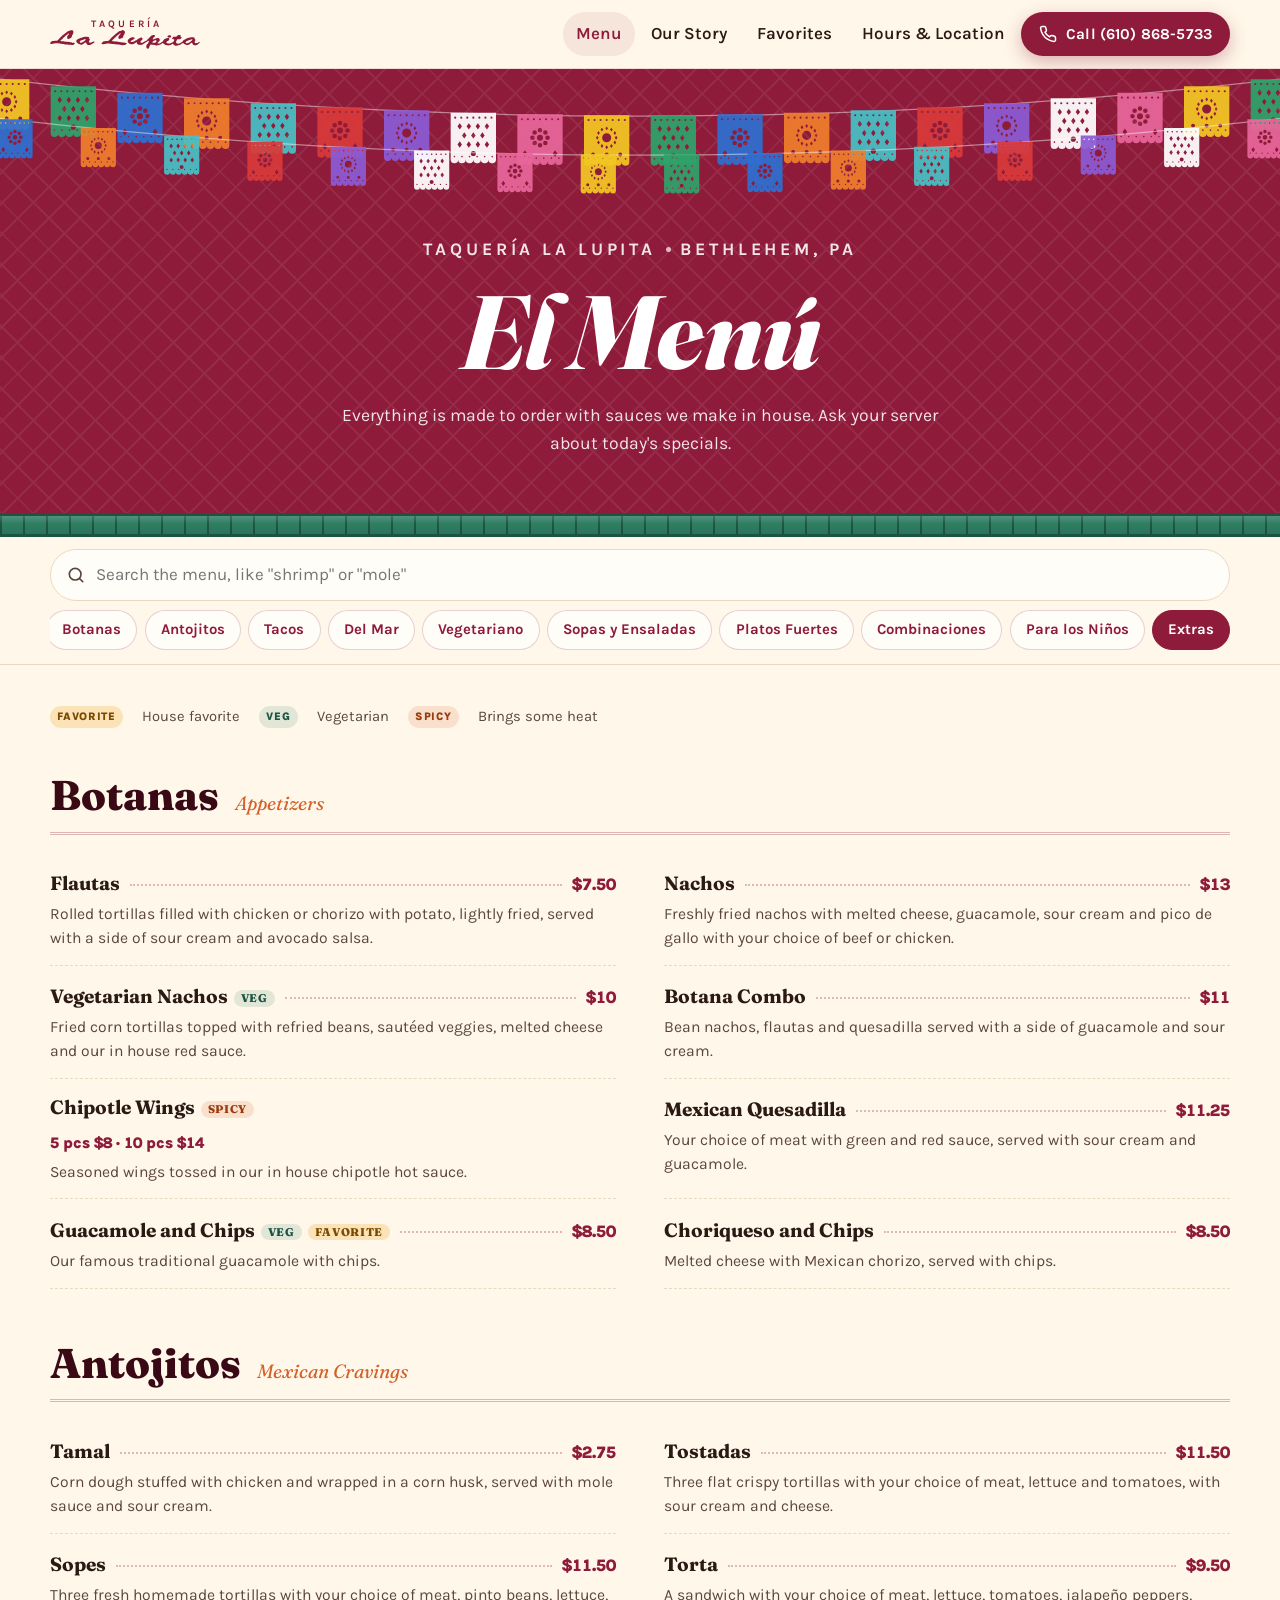
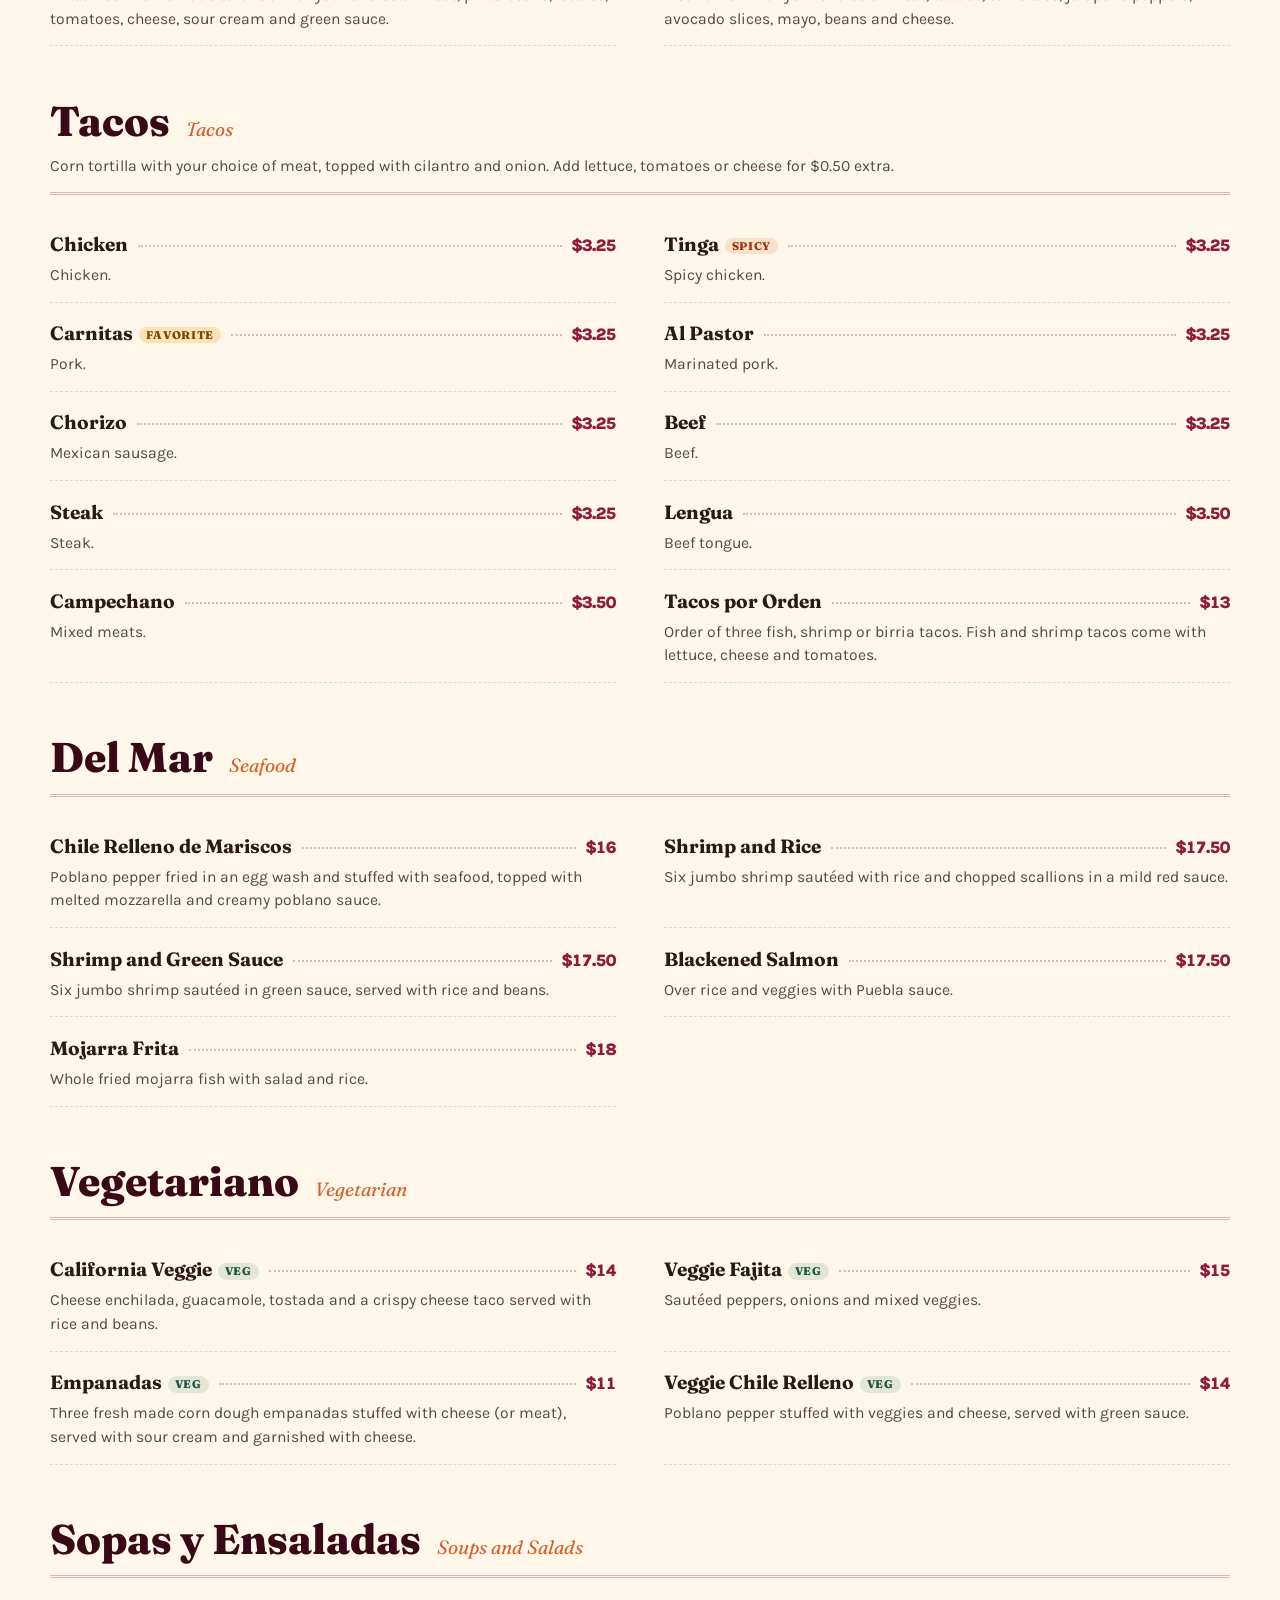
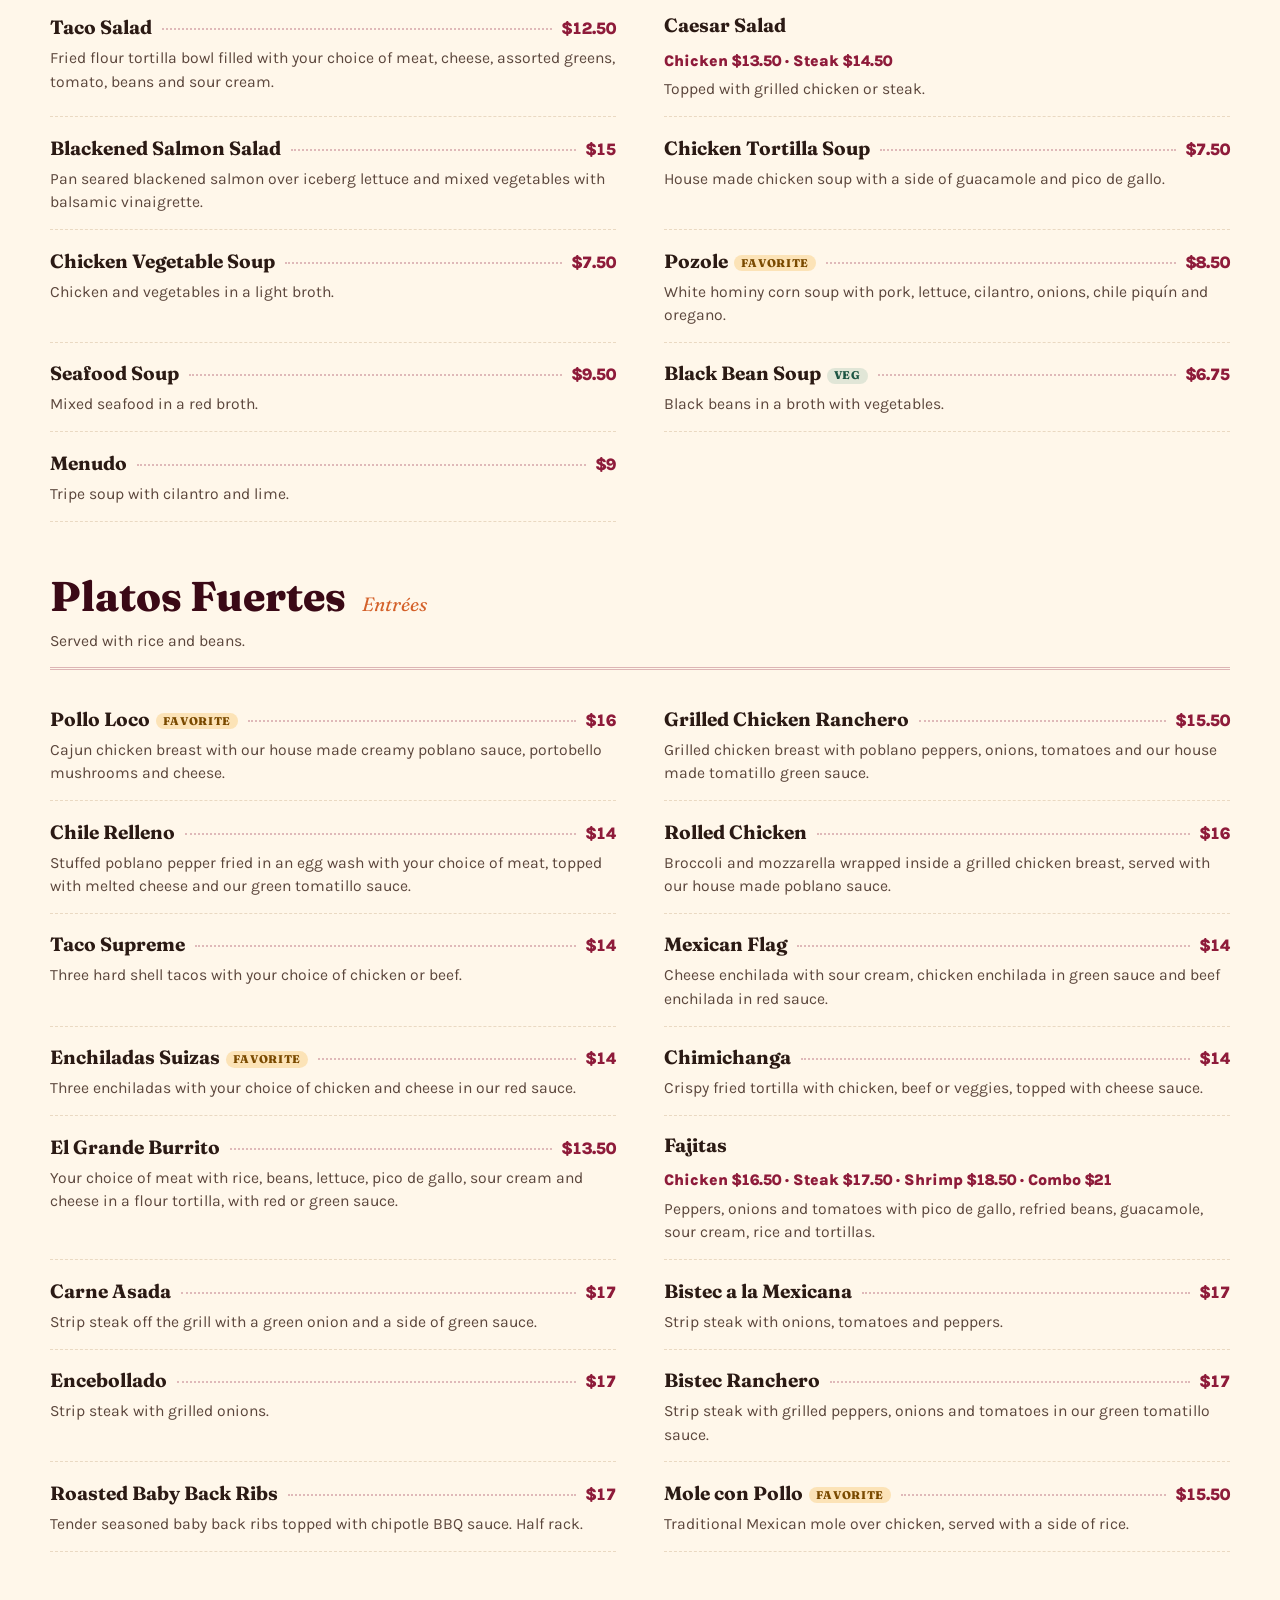
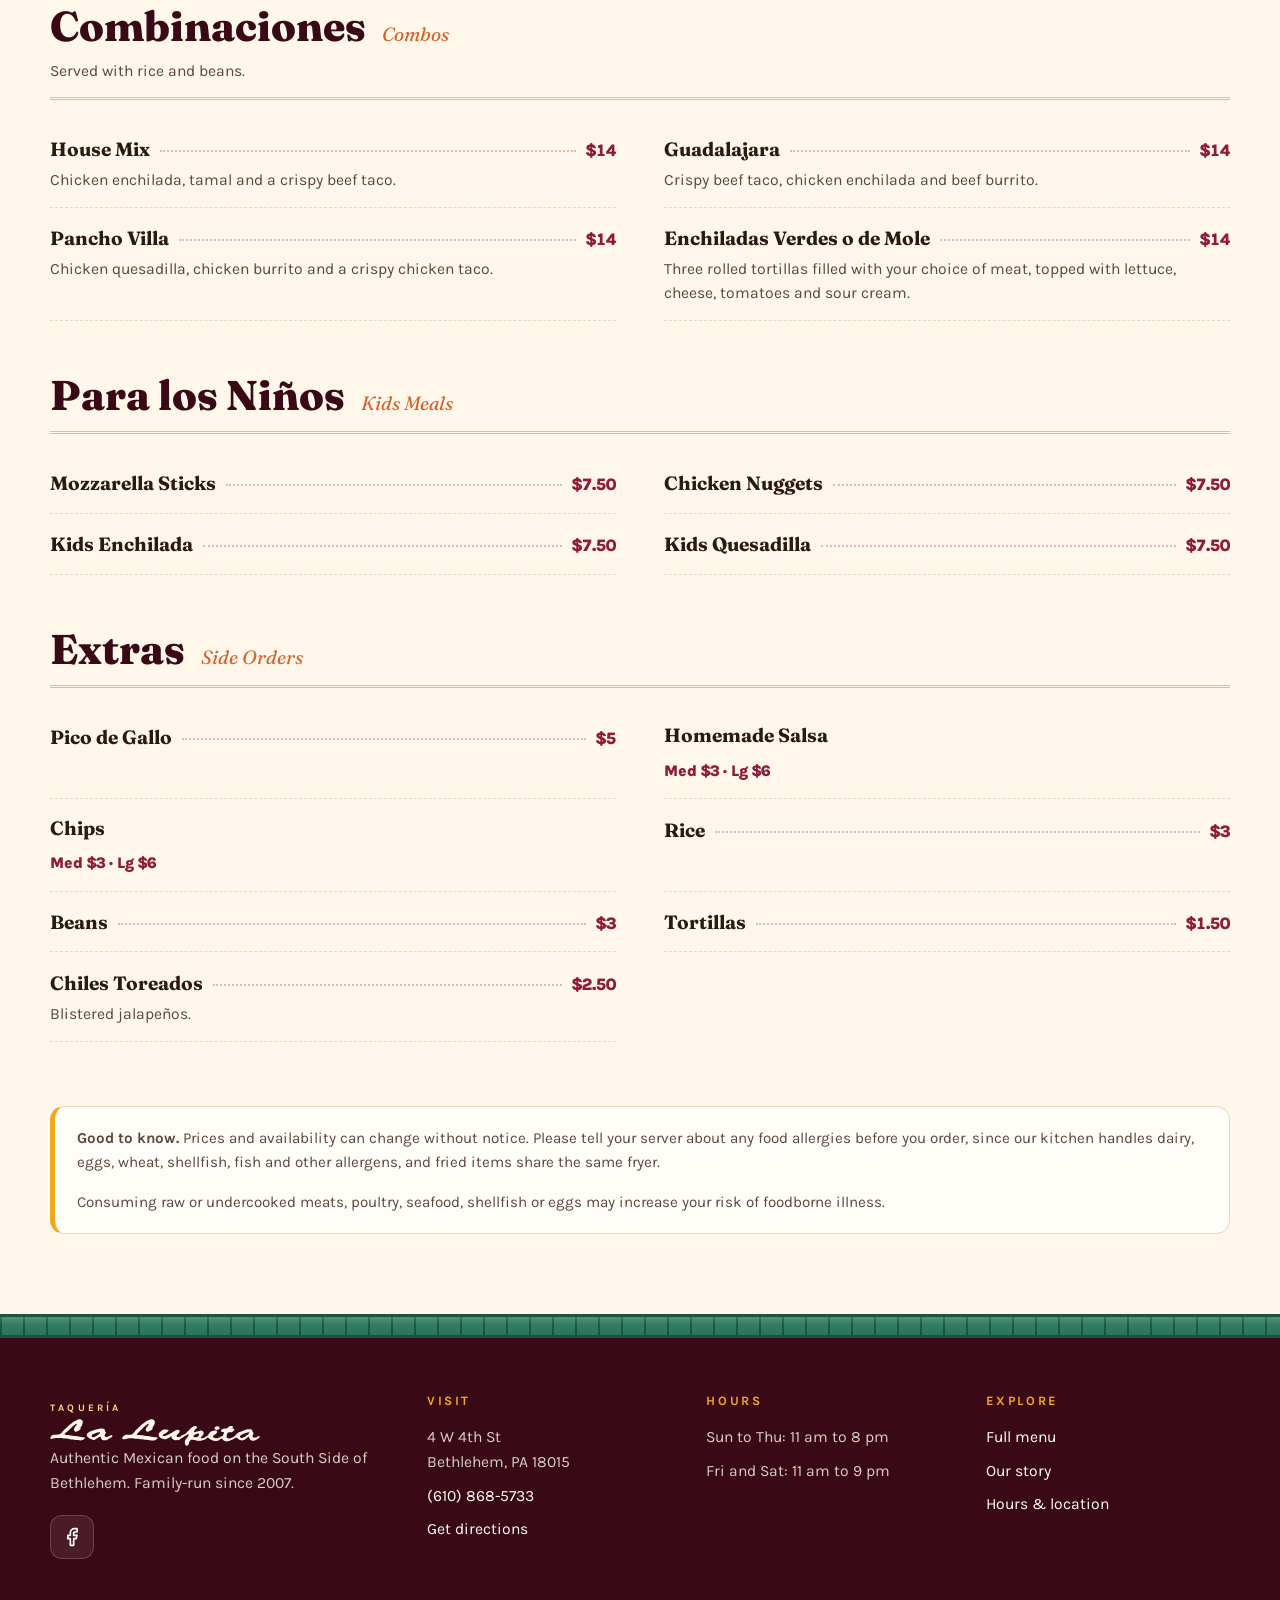
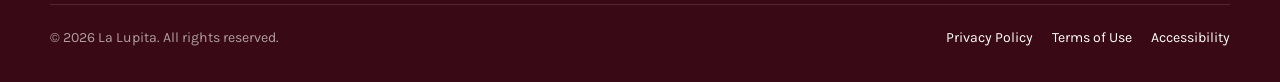
==== commit 2adc0ac1: "Menu: add chicken, al pastor and steak tacos, fix antojitos details" ====
--- a/menu.html
+++ b/menu.html
@@ -27,7 +27,7 @@
 <link rel="stylesheet" href="https://fonts.googleapis.com/css2?family=Fraunces:ital,opsz,wght@0,9..144,500;0,9..144,700;0,9..144,800;0,9..144,900;1,9..144,500;1,9..144,800&family=Karla:wght@400;500;600;700;800&display=swap">
 <link rel="stylesheet" href="/assets/css/styles.css">
 <script src="/assets/js/main.js" defer></script>
-<script type="application/ld+json">{"@context": "https://schema.org", "@type": "Menu", "name": "La Lupita Menu", "url": "https://la-lupita.vercel.app/menu", "hasMenuSection": [{"@type": "MenuSection", "name": "Botanas (Appetizers)", "hasMenuItem": [{"@type": "MenuItem", "name": "Flautas", "description": "Rolled tortillas filled with chicken or chorizo with potato, lightly fried, served with a side of sour cream and avocado salsa.", "offers": {"@type": "Offer", "price": "7.50", "priceCurrency": "USD"}}, {"@type": "MenuItem", "name": "Nachos", "description": "Freshly fried nachos with melted cheese, guacamole, sour cream and pico de gallo with your choice of beef or chicken.", "offers": {"@type": "Offer", "price": "13", "priceCurrency": "USD"}}, {"@type": "MenuItem", "name": "Vegetarian Nachos", "description": "Fried corn tortillas topped with refried beans, sautéed veggies, melted cheese and our in house red sauce.", "offers": {"@type": "Offer", "price": "10", "priceCurrency": "USD"}}, {"@type": "MenuItem", "name": "Botana Combo", "description": "Bean nachos, flautas and quesadilla served with a side of guacamole and sour cream.", "offers": {"@type": "Offer", "price": "11", "priceCurrency": "USD"}}, {"@type": "MenuItem", "name": "Chipotle Wings", "description": "Seasoned wings tossed in our in house chipotle hot sauce."}, {"@type": "MenuItem", "name": "Mexican Quesadilla", "description": "Your choice of meat with green and red sauce, served with sour cream and guacamole.", "offers": {"@type": "Offer", "price": "11.25", "priceCurrency": "USD"}}, {"@type": "MenuItem", "name": "Guacamole and Chips", "description": "Our famous traditional guacamole with chips.", "offers": {"@type": "Offer", "price": "8.50", "priceCurrency": "USD"}}, {"@type": "MenuItem", "name": "Choriqueso and Chips", "description": "Melted cheese with Mexican chorizo, served with chips.", "offers": {"@type": "Offer", "price": "8.50", "priceCurrency": "USD"}}]}, {"@type": "MenuSection", "name": "Antojitos (Mexican Cravings)", "hasMenuItem": [{"@type": "MenuItem", "name": "Tamal", "description": "Corn dough stuffed with chicken and wrapped in a corn husk, served with mole sauce and sour cream.", "offers": {"@type": "Offer", "price": "2.75", "priceCurrency": "USD"}}, {"@type": "MenuItem", "name": "Tostadas", "description": "Flat crispy tortillas with your choice of meat, lettuce and tomatoes, with sour cream and cheese.", "offers": {"@type": "Offer", "price": "11.50", "priceCurrency": "USD"}}, {"@type": "MenuItem", "name": "Sopes", "description": "Homemade tortillas with your choice of meat, pinto beans, lettuce, tomatoes, cheese, sour cream and green sauce.", "offers": {"@type": "Offer", "price": "11.50", "priceCurrency": "USD"}}, {"@type": "MenuItem", "name": "Torta", "description": "Mexican sandwich with your choice of meat, lettuce, tomatoes, jalapeño peppers, avocado slices, mayo, beans and cheese.", "offers": {"@type": "Offer", "price": "9.50", "priceCurrency": "USD"}}]}, {"@type": "MenuSection", "name": "Tacos (Tacos)", "hasMenuItem": [{"@type": "MenuItem", "name": "Tinga", "description": "Spicy shredded chicken.", "offers": {"@type": "Offer", "price": "3.25", "priceCurrency": "USD"}}, {"@type": "MenuItem", "name": "Carnitas", "description": "Pork.", "offers": {"@type": "Offer", "price": "3.25", "priceCurrency": "USD"}}, {"@type": "MenuItem", "name": "Chorizo", "description": "Mexican sausage.", "offers": {"@type": "Offer", "price": "3.25", "priceCurrency": "USD"}}, {"@type": "MenuItem", "name": "Beef", "description": "Beef.", "offers": {"@type": "Offer", "price": "3.25", "priceCurrency": "USD"}}, {"@type": "MenuItem", "name": "Lengua", "description": "Beef tongue.", "offers": {"@type": "Offer", "price": "3.50", "priceCurrency": "USD"}}, {"@type": "MenuItem", "name": "Campechano", "description": "Mixed meats.", "offers": {"@type": "Offer", "price": "3.50", "priceCurrency": "USD"}}, {"@type": "MenuItem", "name": "Tacos por Orden", "description": "Order of three fish, shrimp or birria tacos. Shrimp tacos come with lettuce, cheese and tomatoes.", "offers": {"@type": "Offer", "price": "13", "priceCurrency": "USD"}}]}, {"@type": "MenuSection", "name": "Del Mar (Seafood)", "hasMenuItem": [{"@type": "MenuItem", "name": "Chile Relleno de Mariscos", "description": "Poblano pepper fried in an egg wash and stuffed with seafood, topped with melted mozzarella and creamy poblano sauce.", "offers": {"@type": "Offer", "price": "16", "priceCurrency": "USD"}}, {"@type": "MenuItem", "name": "Shrimp and Rice", "description": "Six jumbo shrimp sautéed with rice and chopped scallions in a mild red sauce.", "offers": {"@type": "Offer", "price": "17.50", "priceCurrency": "USD"}}, {"@type": "MenuItem", "name": "Shrimp and Green Sauce", "description": "Six jumbo shrimp sautéed in green sauce, served with rice and beans.", "offers": {"@type": "Offer", "price": "17.50", "priceCurrency": "USD"}}, {"@type": "MenuItem", "name": "Blackened Salmon", "description": "Over rice and veggies with Puebla sauce.", "offers": {"@type": "Offer", "price": "17.50", "priceCurrency": "USD"}}, {"@type": "MenuItem", "name": "Mojarra Frita", "description": "Whole fried mojarra fish with salad and rice.", "offers": {"@type": "Offer", "price": "18", "priceCurrency": "USD"}}]}, {"@type": "MenuSection", "name": "Vegetariano (Vegetarian)", "hasMenuItem": [{"@type": "MenuItem", "name": "California Veggie", "description": "Cheese enchilada, guacamole, tostada and a crispy cheese taco served with rice and beans.", "offers": {"@type": "Offer", "price": "14", "priceCurrency": "USD"}}, {"@type": "MenuItem", "name": "Veggie Fajita", "description": "Sautéed peppers, onions and mixed veggies.", "offers": {"@type": "Offer", "price": "15", "priceCurrency": "USD"}}, {"@type": "MenuItem", "name": "Empanadas", "description": "Three fresh made corn dough empanadas stuffed with cheese (or meat), served with sour cream and garnished with cheese.", "offers": {"@type": "Offer", "price": "11", "priceCurrency": "USD"}}, {"@type": "MenuItem", "name": "Veggie Chile Relleno", "description": "Poblano pepper stuffed with veggies and cheese, served with green sauce.", "offers": {"@type": "Offer", "price": "14", "priceCurrency": "USD"}}]}, {"@type": "MenuSection", "name": "Sopas y Ensaladas (Soups and Salads)", "hasMenuItem": [{"@type": "MenuItem", "name": "Taco Salad", "description": "Fried flour tortilla bowl filled with your choice of meat, cheese, assorted greens, tomato, beans and sour cream.", "offers": {"@type": "Offer", "price": "12.50", "priceCurrency": "USD"}}, {"@type": "MenuItem", "name": "Caesar Salad", "description": "Topped with grilled chicken or steak."}, {"@type": "MenuItem", "name": "Blackened Salmon Salad", "description": "Pan seared blackened salmon over iceberg lettuce and mixed vegetables with balsamic vinaigrette.", "offers": {"@type": "Offer", "price": "15", "priceCurrency": "USD"}}, {"@type": "MenuItem", "name": "Chicken Tortilla Soup", "description": "House made chicken soup with a side of guacamole and pico de gallo.", "offers": {"@type": "Offer", "price": "7.50", "priceCurrency": "USD"}}, {"@type": "MenuItem", "name": "Chicken Vegetable Soup", "description": "Chicken and vegetables in a light broth.", "offers": {"@type": "Offer", "price": "7.50", "priceCurrency": "USD"}}, {"@type": "MenuItem", "name": "Pozole", "description": "White hominy corn soup with pork, lettuce, cilantro, onions, chile piquín and oregano.", "offers": {"@type": "Offer", "price": "8.50", "priceCurrency": "USD"}}, {"@type": "MenuItem", "name": "Seafood Soup", "description": "Mixed seafood in a red broth.", "offers": {"@type": "Offer", "price": "9.50", "priceCurrency": "USD"}}, {"@type": "MenuItem", "name": "Black Bean Soup", "description": "Black beans in a broth with vegetables.", "offers": {"@type": "Offer", "price": "6.75", "priceCurrency": "USD"}}, {"@type": "MenuItem", "name": "Menudo", "description": "Tripe soup with cilantro and lime.", "offers": {"@type": "Offer", "price": "9", "priceCurrency": "USD"}}]}, {"@type": "MenuSection", "name": "Platos Fuertes (Entrées)", "hasMenuItem": [{"@type": "MenuItem", "name": "Pollo Loco", "description": "Cajun chicken breast with our house made creamy poblano sauce, portobello mushrooms and cheese.", "offers": {"@type": "Offer", "price": "16", "priceCurrency": "USD"}}, {"@type": "MenuItem", "name": "Grilled Chicken Ranchero", "description": "Grilled chicken breast with poblano peppers, onions, tomatoes and our house made tomatillo green sauce.", "offers": {"@type": "Offer", "price": "15.50", "priceCurrency": "USD"}}, {"@type": "MenuItem", "name": "Chile Relleno", "description": "Stuffed poblano pepper fried in an egg wash with your choice of meat, topped with melted cheese and our green tomatillo sauce.", "offers": {"@type": "Offer", "price": "14", "priceCurrency": "USD"}}, {"@type": "MenuItem", "name": "Rolled Chicken", "description": "Broccoli and mozzarella wrapped inside a grilled chicken breast, served with our house made poblano sauce.", "offers": {"@type": "Offer", "price": "16", "priceCurrency": "USD"}}, {"@type": "MenuItem", "name": "Taco Supreme", "description": "Three hard shell tacos with your choice of chicken or beef.", "offers": {"@type": "Offer", "price": "14", "priceCurrency": "USD"}}, {"@type": "MenuItem", "name": "Mexican Flag", "description": "Cheese enchilada with sour cream, chicken enchilada in green sauce and beef enchilada in red sauce.", "offers": {"@type": "Offer", "price": "14", "priceCurrency": "USD"}}, {"@type": "MenuItem", "name": "Enchiladas Suizas", "description": "Three enchiladas with your choice of chicken and cheese in our red sauce.", "offers": {"@type": "Offer", "price": "14", "priceCurrency": "USD"}}, {"@type": "MenuItem", "name": "Chimichanga", "description": "Crispy fried tortilla with chicken, beef or veggies, topped with cheese sauce.", "offers": {"@type": "Offer", "price": "14", "priceCurrency": "USD"}}, {"@type": "MenuItem", "name": "El Grande Burrito", "description": "Your choice of meat with rice, beans, lettuce, pico de gallo, sour cream and cheese in a flour tortilla, with red or green sauce.", "offers": {"@type": "Offer", "price": "13.50", "priceCurrency": "USD"}}, {"@type": "MenuItem", "name": "Fajitas", "description": "Peppers, onions and tomatoes with pico de gallo, refried beans, guacamole, sour cream, rice and tortillas."}, {"@type": "MenuItem", "name": "Carne Asada", "description": "Strip steak off the grill with a green onion and a side of green sauce.", "offers": {"@type": "Offer", "price": "17", "priceCurrency": "USD"}}, {"@type": "MenuItem", "name": "Bistec a la Mexicana", "description": "Strip steak with onions, tomatoes and peppers.", "offers": {"@type": "Offer", "price": "17", "priceCurrency": "USD"}}, {"@type": "MenuItem", "name": "Encebollado", "description": "Strip steak with grilled onions.", "offers": {"@type": "Offer", "price": "17", "priceCurrency": "USD"}}, {"@type": "MenuItem", "name": "Bistec Ranchero", "description": "Strip steak with grilled peppers, onions and tomatoes in our green tomatillo sauce.", "offers": {"@type": "Offer", "price": "17", "priceCurrency": "USD"}}, {"@type": "MenuItem", "name": "Roasted Baby Back Ribs", "description": "Tender seasoned baby back ribs topped with chipotle BBQ sauce. Half rack.", "offers": {"@type": "Offer", "price": "17", "priceCurrency": "USD"}}, {"@type": "MenuItem", "name": "Mole con Pollo", "description": "Traditional Mexican mole over chicken, served with a side of rice.", "offers": {"@type": "Offer", "price": "15.50", "priceCurrency": "USD"}}]}, {"@type": "MenuSection", "name": "Combinaciones (Combos)", "hasMenuItem": [{"@type": "MenuItem", "name": "House Mix", "description": "Chicken enchilada, tamal and a crispy beef taco.", "offers": {"@type": "Offer", "price": "14", "priceCurrency": "USD"}}, {"@type": "MenuItem", "name": "Guadalajara", "description": "Crispy beef taco, chicken enchilada and beef burrito.", "offers": {"@type": "Offer", "price": "14", "priceCurrency": "USD"}}, {"@type": "MenuItem", "name": "Pancho Villa", "description": "Chicken quesadilla, chicken burrito and a crispy chicken taco.", "offers": {"@type": "Offer", "price": "14", "priceCurrency": "USD"}}, {"@type": "MenuItem", "name": "Enchiladas Verdes o de Mole", "description": "Three rolled tortillas filled with your choice of meat, topped with lettuce, cheese, tomatoes and sour cream.", "offers": {"@type": "Offer", "price": "14", "priceCurrency": "USD"}}]}, {"@type": "MenuSection", "name": "Para los Niños (Kids Meals)", "hasMenuItem": [{"@type": "MenuItem", "name": "Mozzarella Sticks", "offers": {"@type": "Offer", "price": "7.50", "priceCurrency": "USD"}}, {"@type": "MenuItem", "name": "Chicken Nuggets", "offers": {"@type": "Offer", "price": "7.50", "priceCurrency": "USD"}}, {"@type": "MenuItem", "name": "Kids Enchilada", "offers": {"@type": "Offer", "price": "7.50", "priceCurrency": "USD"}}, {"@type": "MenuItem", "name": "Kids Quesadilla", "offers": {"@type": "Offer", "price": "7.50", "priceCurrency": "USD"}}]}, {"@type": "MenuSection", "name": "Extras (Side Orders)", "hasMenuItem": [{"@type": "MenuItem", "name": "Pico de Gallo", "offers": {"@type": "Offer", "price": "5", "priceCurrency": "USD"}}, {"@type": "MenuItem", "name": "Homemade Salsa"}, {"@type": "MenuItem", "name": "Chips"}, {"@type": "MenuItem", "name": "Rice", "offers": {"@type": "Offer", "price": "3", "priceCurrency": "USD"}}, {"@type": "MenuItem", "name": "Beans", "offers": {"@type": "Offer", "price": "3", "priceCurrency": "USD"}}, {"@type": "MenuItem", "name": "Tortillas", "offers": {"@type": "Offer", "price": "1.50", "priceCurrency": "USD"}}, {"@type": "MenuItem", "name": "Chiles Toreados", "description": "Blistered jalapeños.", "offers": {"@type": "Offer", "price": "2.50", "priceCurrency": "USD"}}]}]}</script>
+<script type="application/ld+json">{"@context": "https://schema.org", "@type": "Menu", "name": "La Lupita Menu", "url": "https://la-lupita.vercel.app/menu", "hasMenuSection": [{"@type": "MenuSection", "name": "Botanas (Appetizers)", "hasMenuItem": [{"@type": "MenuItem", "name": "Flautas", "description": "Rolled tortillas filled with chicken or chorizo with potato, lightly fried, served with a side of sour cream and avocado salsa.", "offers": {"@type": "Offer", "price": "7.50", "priceCurrency": "USD"}}, {"@type": "MenuItem", "name": "Nachos", "description": "Freshly fried nachos with melted cheese, guacamole, sour cream and pico de gallo with your choice of beef or chicken.", "offers": {"@type": "Offer", "price": "13", "priceCurrency": "USD"}}, {"@type": "MenuItem", "name": "Vegetarian Nachos", "description": "Fried corn tortillas topped with refried beans, sautéed veggies, melted cheese and our in house red sauce.", "offers": {"@type": "Offer", "price": "10", "priceCurrency": "USD"}}, {"@type": "MenuItem", "name": "Botana Combo", "description": "Bean nachos, flautas and quesadilla served with a side of guacamole and sour cream.", "offers": {"@type": "Offer", "price": "11", "priceCurrency": "USD"}}, {"@type": "MenuItem", "name": "Chipotle Wings", "description": "Seasoned wings tossed in our in house chipotle hot sauce."}, {"@type": "MenuItem", "name": "Mexican Quesadilla", "description": "Your choice of meat with green and red sauce, served with sour cream and guacamole.", "offers": {"@type": "Offer", "price": "11.25", "priceCurrency": "USD"}}, {"@type": "MenuItem", "name": "Guacamole and Chips", "description": "Our famous traditional guacamole with chips.", "offers": {"@type": "Offer", "price": "8.50", "priceCurrency": "USD"}}, {"@type": "MenuItem", "name": "Choriqueso and Chips", "description": "Melted cheese with Mexican chorizo, served with chips.", "offers": {"@type": "Offer", "price": "8.50", "priceCurrency": "USD"}}]}, {"@type": "MenuSection", "name": "Antojitos (Mexican Cravings)", "hasMenuItem": [{"@type": "MenuItem", "name": "Tamal", "description": "Corn dough stuffed with chicken and wrapped in a corn husk, served with mole sauce and sour cream.", "offers": {"@type": "Offer", "price": "2.75", "priceCurrency": "USD"}}, {"@type": "MenuItem", "name": "Tostadas", "description": "Three flat crispy tortillas with your choice of meat, lettuce and tomatoes, with sour cream and cheese.", "offers": {"@type": "Offer", "price": "11.50", "priceCurrency": "USD"}}, {"@type": "MenuItem", "name": "Sopes", "description": "Three fresh homemade tortillas with your choice of meat, pinto beans, lettuce, tomatoes, cheese, sour cream and green sauce.", "offers": {"@type": "Offer", "price": "11.50", "priceCurrency": "USD"}}, {"@type": "MenuItem", "name": "Torta", "description": "A sandwich with your choice of meat, lettuce, tomatoes, jalapeño peppers, avocado slices, mayo, beans and cheese.", "offers": {"@type": "Offer", "price": "9.50", "priceCurrency": "USD"}}]}, {"@type": "MenuSection", "name": "Tacos (Tacos)", "hasMenuItem": [{"@type": "MenuItem", "name": "Chicken", "description": "Chicken.", "offers": {"@type": "Offer", "price": "3.25", "priceCurrency": "USD"}}, {"@type": "MenuItem", "name": "Tinga", "description": "Spicy chicken.", "offers": {"@type": "Offer", "price": "3.25", "priceCurrency": "USD"}}, {"@type": "MenuItem", "name": "Carnitas", "description": "Pork.", "offers": {"@type": "Offer", "price": "3.25", "priceCurrency": "USD"}}, {"@type": "MenuItem", "name": "Al Pastor", "description": "Marinated pork.", "offers": {"@type": "Offer", "price": "3.25", "priceCurrency": "USD"}}, {"@type": "MenuItem", "name": "Chorizo", "description": "Mexican sausage.", "offers": {"@type": "Offer", "price": "3.25", "priceCurrency": "USD"}}, {"@type": "MenuItem", "name": "Beef", "description": "Beef.", "offers": {"@type": "Offer", "price": "3.25", "priceCurrency": "USD"}}, {"@type": "MenuItem", "name": "Steak", "description": "Steak.", "offers": {"@type": "Offer", "price": "3.25", "priceCurrency": "USD"}}, {"@type": "MenuItem", "name": "Lengua", "description": "Beef tongue.", "offers": {"@type": "Offer", "price": "3.50", "priceCurrency": "USD"}}, {"@type": "MenuItem", "name": "Campechano", "description": "Mixed meats.", "offers": {"@type": "Offer", "price": "3.50", "priceCurrency": "USD"}}, {"@type": "MenuItem", "name": "Tacos por Orden", "description": "Order of three fish, shrimp or birria tacos. Fish and shrimp tacos come with lettuce, cheese and tomatoes.", "offers": {"@type": "Offer", "price": "13", "priceCurrency": "USD"}}]}, {"@type": "MenuSection", "name": "Del Mar (Seafood)", "hasMenuItem": [{"@type": "MenuItem", "name": "Chile Relleno de Mariscos", "description": "Poblano pepper fried in an egg wash and stuffed with seafood, topped with melted mozzarella and creamy poblano sauce.", "offers": {"@type": "Offer", "price": "16", "priceCurrency": "USD"}}, {"@type": "MenuItem", "name": "Shrimp and Rice", "description": "Six jumbo shrimp sautéed with rice and chopped scallions in a mild red sauce.", "offers": {"@type": "Offer", "price": "17.50", "priceCurrency": "USD"}}, {"@type": "MenuItem", "name": "Shrimp and Green Sauce", "description": "Six jumbo shrimp sautéed in green sauce, served with rice and beans.", "offers": {"@type": "Offer", "price": "17.50", "priceCurrency": "USD"}}, {"@type": "MenuItem", "name": "Blackened Salmon", "description": "Over rice and veggies with Puebla sauce.", "offers": {"@type": "Offer", "price": "17.50", "priceCurrency": "USD"}}, {"@type": "MenuItem", "name": "Mojarra Frita", "description": "Whole fried mojarra fish with salad and rice.", "offers": {"@type": "Offer", "price": "18", "priceCurrency": "USD"}}]}, {"@type": "MenuSection", "name": "Vegetariano (Vegetarian)", "hasMenuItem": [{"@type": "MenuItem", "name": "California Veggie", "description": "Cheese enchilada, guacamole, tostada and a crispy cheese taco served with rice and beans.", "offers": {"@type": "Offer", "price": "14", "priceCurrency": "USD"}}, {"@type": "MenuItem", "name": "Veggie Fajita", "description": "Sautéed peppers, onions and mixed veggies.", "offers": {"@type": "Offer", "price": "15", "priceCurrency": "USD"}}, {"@type": "MenuItem", "name": "Empanadas", "description": "Three fresh made corn dough empanadas stuffed with cheese (or meat), served with sour cream and garnished with cheese.", "offers": {"@type": "Offer", "price": "11", "priceCurrency": "USD"}}, {"@type": "MenuItem", "name": "Veggie Chile Relleno", "description": "Poblano pepper stuffed with veggies and cheese, served with green sauce.", "offers": {"@type": "Offer", "price": "14", "priceCurrency": "USD"}}]}, {"@type": "MenuSection", "name": "Sopas y Ensaladas (Soups and Salads)", "hasMenuItem": [{"@type": "MenuItem", "name": "Taco Salad", "description": "Fried flour tortilla bowl filled with your choice of meat, cheese, assorted greens, tomato, beans and sour cream.", "offers": {"@type": "Offer", "price": "12.50", "priceCurrency": "USD"}}, {"@type": "MenuItem", "name": "Caesar Salad", "description": "Topped with grilled chicken or steak."}, {"@type": "MenuItem", "name": "Blackened Salmon Salad", "description": "Pan seared blackened salmon over iceberg lettuce and mixed vegetables with balsamic vinaigrette.", "offers": {"@type": "Offer", "price": "15", "priceCurrency": "USD"}}, {"@type": "MenuItem", "name": "Chicken Tortilla Soup", "description": "House made chicken soup with a side of guacamole and pico de gallo.", "offers": {"@type": "Offer", "price": "7.50", "priceCurrency": "USD"}}, {"@type": "MenuItem", "name": "Chicken Vegetable Soup", "description": "Chicken and vegetables in a light broth.", "offers": {"@type": "Offer", "price": "7.50", "priceCurrency": "USD"}}, {"@type": "MenuItem", "name": "Pozole", "description": "White hominy corn soup with pork, lettuce, cilantro, onions, chile piquín and oregano.", "offers": {"@type": "Offer", "price": "8.50", "priceCurrency": "USD"}}, {"@type": "MenuItem", "name": "Seafood Soup", "description": "Mixed seafood in a red broth.", "offers": {"@type": "Offer", "price": "9.50", "priceCurrency": "USD"}}, {"@type": "MenuItem", "name": "Black Bean Soup", "description": "Black beans in a broth with vegetables.", "offers": {"@type": "Offer", "price": "6.75", "priceCurrency": "USD"}}, {"@type": "MenuItem", "name": "Menudo", "description": "Tripe soup with cilantro and lime.", "offers": {"@type": "Offer", "price": "9", "priceCurrency": "USD"}}]}, {"@type": "MenuSection", "name": "Platos Fuertes (Entrées)", "hasMenuItem": [{"@type": "MenuItem", "name": "Pollo Loco", "description": "Cajun chicken breast with our house made creamy poblano sauce, portobello mushrooms and cheese.", "offers": {"@type": "Offer", "price": "16", "priceCurrency": "USD"}}, {"@type": "MenuItem", "name": "Grilled Chicken Ranchero", "description": "Grilled chicken breast with poblano peppers, onions, tomatoes and our house made tomatillo green sauce.", "offers": {"@type": "Offer", "price": "15.50", "priceCurrency": "USD"}}, {"@type": "MenuItem", "name": "Chile Relleno", "description": "Stuffed poblano pepper fried in an egg wash with your choice of meat, topped with melted cheese and our green tomatillo sauce.", "offers": {"@type": "Offer", "price": "14", "priceCurrency": "USD"}}, {"@type": "MenuItem", "name": "Rolled Chicken", "description": "Broccoli and mozzarella wrapped inside a grilled chicken breast, served with our house made poblano sauce.", "offers": {"@type": "Offer", "price": "16", "priceCurrency": "USD"}}, {"@type": "MenuItem", "name": "Taco Supreme", "description": "Three hard shell tacos with your choice of chicken or beef.", "offers": {"@type": "Offer", "price": "14", "priceCurrency": "USD"}}, {"@type": "MenuItem", "name": "Mexican Flag", "description": "Cheese enchilada with sour cream, chicken enchilada in green sauce and beef enchilada in red sauce.", "offers": {"@type": "Offer", "price": "14", "priceCurrency": "USD"}}, {"@type": "MenuItem", "name": "Enchiladas Suizas", "description": "Three enchiladas with your choice of chicken and cheese in our red sauce.", "offers": {"@type": "Offer", "price": "14", "priceCurrency": "USD"}}, {"@type": "MenuItem", "name": "Chimichanga", "description": "Crispy fried tortilla with chicken, beef or veggies, topped with cheese sauce.", "offers": {"@type": "Offer", "price": "14", "priceCurrency": "USD"}}, {"@type": "MenuItem", "name": "El Grande Burrito", "description": "Your choice of meat with rice, beans, lettuce, pico de gallo, sour cream and cheese in a flour tortilla, with red or green sauce.", "offers": {"@type": "Offer", "price": "13.50", "priceCurrency": "USD"}}, {"@type": "MenuItem", "name": "Fajitas", "description": "Peppers, onions and tomatoes with pico de gallo, refried beans, guacamole, sour cream, rice and tortillas."}, {"@type": "MenuItem", "name": "Carne Asada", "description": "Strip steak off the grill with a green onion and a side of green sauce.", "offers": {"@type": "Offer", "price": "17", "priceCurrency": "USD"}}, {"@type": "MenuItem", "name": "Bistec a la Mexicana", "description": "Strip steak with onions, tomatoes and peppers.", "offers": {"@type": "Offer", "price": "17", "priceCurrency": "USD"}}, {"@type": "MenuItem", "name": "Encebollado", "description": "Strip steak with grilled onions.", "offers": {"@type": "Offer", "price": "17", "priceCurrency": "USD"}}, {"@type": "MenuItem", "name": "Bistec Ranchero", "description": "Strip steak with grilled peppers, onions and tomatoes in our green tomatillo sauce.", "offers": {"@type": "Offer", "price": "17", "priceCurrency": "USD"}}, {"@type": "MenuItem", "name": "Roasted Baby Back Ribs", "description": "Tender seasoned baby back ribs topped with chipotle BBQ sauce. Half rack.", "offers": {"@type": "Offer", "price": "17", "priceCurrency": "USD"}}, {"@type": "MenuItem", "name": "Mole con Pollo", "description": "Traditional Mexican mole over chicken, served with a side of rice.", "offers": {"@type": "Offer", "price": "15.50", "priceCurrency": "USD"}}]}, {"@type": "MenuSection", "name": "Combinaciones (Combos)", "hasMenuItem": [{"@type": "MenuItem", "name": "House Mix", "description": "Chicken enchilada, tamal and a crispy beef taco.", "offers": {"@type": "Offer", "price": "14", "priceCurrency": "USD"}}, {"@type": "MenuItem", "name": "Guadalajara", "description": "Crispy beef taco, chicken enchilada and beef burrito.", "offers": {"@type": "Offer", "price": "14", "priceCurrency": "USD"}}, {"@type": "MenuItem", "name": "Pancho Villa", "description": "Chicken quesadilla, chicken burrito and a crispy chicken taco.", "offers": {"@type": "Offer", "price": "14", "priceCurrency": "USD"}}, {"@type": "MenuItem", "name": "Enchiladas Verdes o de Mole", "description": "Three rolled tortillas filled with your choice of meat, topped with lettuce, cheese, tomatoes and sour cream.", "offers": {"@type": "Offer", "price": "14", "priceCurrency": "USD"}}]}, {"@type": "MenuSection", "name": "Para los Niños (Kids Meals)", "hasMenuItem": [{"@type": "MenuItem", "name": "Mozzarella Sticks", "offers": {"@type": "Offer", "price": "7.50", "priceCurrency": "USD"}}, {"@type": "MenuItem", "name": "Chicken Nuggets", "offers": {"@type": "Offer", "price": "7.50", "priceCurrency": "USD"}}, {"@type": "MenuItem", "name": "Kids Enchilada", "offers": {"@type": "Offer", "price": "7.50", "priceCurrency": "USD"}}, {"@type": "MenuItem", "name": "Kids Quesadilla", "offers": {"@type": "Offer", "price": "7.50", "priceCurrency": "USD"}}]}, {"@type": "MenuSection", "name": "Extras (Side Orders)", "hasMenuItem": [{"@type": "MenuItem", "name": "Pico de Gallo", "offers": {"@type": "Offer", "price": "5", "priceCurrency": "USD"}}, {"@type": "MenuItem", "name": "Homemade Salsa"}, {"@type": "MenuItem", "name": "Chips"}, {"@type": "MenuItem", "name": "Rice", "offers": {"@type": "Offer", "price": "3", "priceCurrency": "USD"}}, {"@type": "MenuItem", "name": "Beans", "offers": {"@type": "Offer", "price": "3", "priceCurrency": "USD"}}, {"@type": "MenuItem", "name": "Tortillas", "offers": {"@type": "Offer", "price": "1.50", "priceCurrency": "USD"}}, {"@type": "MenuItem", "name": "Chiles Toreados", "description": "Blistered jalapeños.", "offers": {"@type": "Offer", "price": "2.50", "priceCurrency": "USD"}}]}]}</script>
 </head>
 <body>
 <a class="skip" href="#main">Skip to content</a>
@@ -72,7 +72,7 @@
     <div class="wrap">
       <p class="sr-only" id="menu-search-status" role="status" aria-live="polite"></p>
       <div class="menu-legend"><span class="tag tag-fav">Favorite</span> House favorite <span class="tag tag-veg">Veg</span> Vegetarian <span class="tag tag-spicy">Spicy</span> Brings some heat</div>
-      <section class="menu-section" id="botanas" aria-labelledby="h-botanas"><div class="menu-section-head"><h2 id="h-botanas">Botanas</h2><span class="en">Appetizers</span></div><ul class="menu-items"><li class="menu-item"><div class="menu-item-top"><h3>Flautas</h3><span class="leader" aria-hidden="true"></span><span class="price">$7.50</span></div><p>Rolled tortillas filled with chicken or chorizo with potato, lightly fried, served with a side of sour cream and avocado salsa.</p></li><li class="menu-item"><div class="menu-item-top"><h3>Nachos</h3><span class="leader" aria-hidden="true"></span><span class="price">$13</span></div><p>Freshly fried nachos with melted cheese, guacamole, sour cream and pico de gallo with your choice of beef or chicken.</p></li><li class="menu-item"><div class="menu-item-top"><h3>Vegetarian Nachos<span class="tag tag-veg">Veg</span></h3><span class="leader" aria-hidden="true"></span><span class="price">$10</span></div><p>Fried corn tortillas topped with refried beans, sautéed veggies, melted cheese and our in house red sauce.</p></li><li class="menu-item"><div class="menu-item-top"><h3>Botana Combo</h3><span class="leader" aria-hidden="true"></span><span class="price">$11</span></div><p>Bean nachos, flautas and quesadilla served with a side of guacamole and sour cream.</p></li><li class="menu-item"><div class="menu-item-top has-long"><h3>Chipotle Wings<span class="tag tag-spicy">Spicy</span></h3><span class="leader" aria-hidden="true"></span><span class="price long">5 pcs $8 · 10 pcs $14</span></div><p>Seasoned wings tossed in our in house chipotle hot sauce.</p></li><li class="menu-item"><div class="menu-item-top"><h3>Mexican Quesadilla</h3><span class="leader" aria-hidden="true"></span><span class="price">$11.25</span></div><p>Your choice of meat with green and red sauce, served with sour cream and guacamole.</p></li><li class="menu-item"><div class="menu-item-top"><h3>Guacamole and Chips<span class="tag tag-veg">Veg</span><span class="tag tag-fav">Favorite</span></h3><span class="leader" aria-hidden="true"></span><span class="price">$8.50</span></div><p>Our famous traditional guacamole with chips.</p></li><li class="menu-item"><div class="menu-item-top"><h3>Choriqueso and Chips</h3><span class="leader" aria-hidden="true"></span><span class="price">$8.50</span></div><p>Melted cheese with Mexican chorizo, served with chips.</p></li></ul></section><section class="menu-section" id="antojitos" aria-labelledby="h-antojitos"><div class="menu-section-head"><h2 id="h-antojitos">Antojitos</h2><span class="en">Mexican Cravings</span></div><ul class="menu-items"><li class="menu-item"><div class="menu-item-top"><h3>Tamal</h3><span class="leader" aria-hidden="true"></span><span class="price">$2.75</span></div><p>Corn dough stuffed with chicken and wrapped in a corn husk, served with mole sauce and sour cream.</p></li><li class="menu-item"><div class="menu-item-top"><h3>Tostadas</h3><span class="leader" aria-hidden="true"></span><span class="price">$11.50</span></div><p>Flat crispy tortillas with your choice of meat, lettuce and tomatoes, with sour cream and cheese.</p></li><li class="menu-item"><div class="menu-item-top"><h3>Sopes</h3><span class="leader" aria-hidden="true"></span><span class="price">$11.50</span></div><p>Homemade tortillas with your choice of meat, pinto beans, lettuce, tomatoes, cheese, sour cream and green sauce.</p></li><li class="menu-item"><div class="menu-item-top"><h3>Torta</h3><span class="leader" aria-hidden="true"></span><span class="price">$9.50</span></div><p>Mexican sandwich with your choice of meat, lettuce, tomatoes, jalapeño peppers, avocado slices, mayo, beans and cheese.</p></li></ul></section><section class="menu-section" id="tacos" aria-labelledby="h-tacos"><div class="menu-section-head"><h2 id="h-tacos">Tacos</h2><span class="en">Tacos</span><p class="menu-note">Soft corn tortilla with your choice of meat, topped with cilantro and onion. Add lettuce, tomatoes or cheese for $0.50 extra.</p></div><ul class="menu-items"><li class="menu-item"><div class="menu-item-top"><h3>Tinga<span class="tag tag-spicy">Spicy</span></h3><span class="leader" aria-hidden="true"></span><span class="price">$3.25</span></div><p>Spicy shredded chicken.</p></li><li class="menu-item"><div class="menu-item-top"><h3>Carnitas<span class="tag tag-fav">Favorite</span></h3><span class="leader" aria-hidden="true"></span><span class="price">$3.25</span></div><p>Pork.</p></li><li class="menu-item"><div class="menu-item-top"><h3>Chorizo</h3><span class="leader" aria-hidden="true"></span><span class="price">$3.25</span></div><p>Mexican sausage.</p></li><li class="menu-item"><div class="menu-item-top"><h3>Beef</h3><span class="leader" aria-hidden="true"></span><span class="price">$3.25</span></div><p>Beef.</p></li><li class="menu-item"><div class="menu-item-top"><h3>Lengua</h3><span class="leader" aria-hidden="true"></span><span class="price">$3.50</span></div><p>Beef tongue.</p></li><li class="menu-item"><div class="menu-item-top"><h3>Campechano</h3><span class="leader" aria-hidden="true"></span><span class="price">$3.50</span></div><p>Mixed meats.</p></li><li class="menu-item"><div class="menu-item-top"><h3>Tacos por Orden</h3><span class="leader" aria-hidden="true"></span><span class="price">$13</span></div><p>Order of three fish, shrimp or birria tacos. Shrimp tacos come with lettuce, cheese and tomatoes.</p></li></ul></section><section class="menu-section" id="del-mar" aria-labelledby="h-del-mar"><div class="menu-section-head"><h2 id="h-del-mar">Del Mar</h2><span class="en">Seafood</span></div><ul class="menu-items"><li class="menu-item"><div class="menu-item-top"><h3>Chile Relleno de Mariscos</h3><span class="leader" aria-hidden="true"></span><span class="price">$16</span></div><p>Poblano pepper fried in an egg wash and stuffed with seafood, topped with melted mozzarella and creamy poblano sauce.</p></li><li class="menu-item"><div class="menu-item-top"><h3>Shrimp and Rice</h3><span class="leader" aria-hidden="true"></span><span class="price">$17.50</span></div><p>Six jumbo shrimp sautéed with rice and chopped scallions in a mild red sauce.</p></li><li class="menu-item"><div class="menu-item-top"><h3>Shrimp and Green Sauce</h3><span class="leader" aria-hidden="true"></span><span class="price">$17.50</span></div><p>Six jumbo shrimp sautéed in green sauce, served with rice and beans.</p></li><li class="menu-item"><div class="menu-item-top"><h3>Blackened Salmon</h3><span class="leader" aria-hidden="true"></span><span class="price">$17.50</span></div><p>Over rice and veggies with Puebla sauce.</p></li><li class="menu-item"><div class="menu-item-top"><h3>Mojarra Frita</h3><span class="leader" aria-hidden="true"></span><span class="price">$18</span></div><p>Whole fried mojarra fish with salad and rice.</p></li></ul></section><section class="menu-section" id="vegetariano" aria-labelledby="h-vegetariano"><div class="menu-section-head"><h2 id="h-vegetariano">Vegetariano</h2><span class="en">Vegetarian</span></div><ul class="menu-items"><li class="menu-item"><div class="menu-item-top"><h3>California Veggie<span class="tag tag-veg">Veg</span></h3><span class="leader" aria-hidden="true"></span><span class="price">$14</span></div><p>Cheese enchilada, guacamole, tostada and a crispy cheese taco served with rice and beans.</p></li><li class="menu-item"><div class="menu-item-top"><h3>Veggie Fajita<span class="tag tag-veg">Veg</span></h3><span class="leader" aria-hidden="true"></span><span class="price">$15</span></div><p>Sautéed peppers, onions and mixed veggies.</p></li><li class="menu-item"><div class="menu-item-top"><h3>Empanadas<span class="tag tag-veg">Veg</span></h3><span class="leader" aria-hidden="true"></span><span class="price">$11</span></div><p>Three fresh made corn dough empanadas stuffed with cheese (or meat), served with sour cream and garnished with cheese.</p></li><li class="menu-item"><div class="menu-item-top"><h3>Veggie Chile Relleno<span class="tag tag-veg">Veg</span></h3><span class="leader" aria-hidden="true"></span><span class="price">$14</span></div><p>Poblano pepper stuffed with veggies and cheese, served with green sauce.</p></li></ul></section><section class="menu-section" id="sopas" aria-labelledby="h-sopas"><div class="menu-section-head"><h2 id="h-sopas">Sopas y Ensaladas</h2><span class="en">Soups and Salads</span></div><ul class="menu-items"><li class="menu-item"><div class="menu-item-top"><h3>Taco Salad</h3><span class="leader" aria-hidden="true"></span><span class="price">$12.50</span></div><p>Fried flour tortilla bowl filled with your choice of meat, cheese, assorted greens, tomato, beans and sour cream.</p></li><li class="menu-item"><div class="menu-item-top has-long"><h3>Caesar Salad</h3><span class="leader" aria-hidden="true"></span><span class="price long">Chicken $13.50 · Steak $14.50</span></div><p>Topped with grilled chicken or steak.</p></li><li class="menu-item"><div class="menu-item-top"><h3>Blackened Salmon Salad</h3><span class="leader" aria-hidden="true"></span><span class="price">$15</span></div><p>Pan seared blackened salmon over iceberg lettuce and mixed vegetables with balsamic vinaigrette.</p></li><li class="menu-item"><div class="menu-item-top"><h3>Chicken Tortilla Soup</h3><span class="leader" aria-hidden="true"></span><span class="price">$7.50</span></div><p>House made chicken soup with a side of guacamole and pico de gallo.</p></li><li class="menu-item"><div class="menu-item-top"><h3>Chicken Vegetable Soup</h3><span class="leader" aria-hidden="true"></span><span class="price">$7.50</span></div><p>Chicken and vegetables in a light broth.</p></li><li class="menu-item"><div class="menu-item-top"><h3>Pozole<span class="tag tag-fav">Favorite</span></h3><span class="leader" aria-hidden="true"></span><span class="price">$8.50</span></div><p>White hominy corn soup with pork, lettuce, cilantro, onions, chile piquín and oregano.</p></li><li class="menu-item"><div class="menu-item-top"><h3>Seafood Soup</h3><span class="leader" aria-hidden="true"></span><span class="price">$9.50</span></div><p>Mixed seafood in a red broth.</p></li><li class="menu-item"><div class="menu-item-top"><h3>Black Bean Soup<span class="tag tag-veg">Veg</span></h3><span class="leader" aria-hidden="true"></span><span class="price">$6.75</span></div><p>Black beans in a broth with vegetables.</p></li><li class="menu-item"><div class="menu-item-top"><h3>Menudo</h3><span class="leader" aria-hidden="true"></span><span class="price">$9</span></div><p>Tripe soup with cilantro and lime.</p></li></ul></section><section class="menu-section" id="entradas" aria-labelledby="h-entradas"><div class="menu-section-head"><h2 id="h-entradas">Platos Fuertes</h2><span class="en">Entrées</span><p class="menu-note">Served with rice and beans.</p></div><ul class="menu-items"><li class="menu-item"><div class="menu-item-top"><h3>Pollo Loco<span class="tag tag-fav">Favorite</span></h3><span class="leader" aria-hidden="true"></span><span class="price">$16</span></div><p>Cajun chicken breast with our house made creamy poblano sauce, portobello mushrooms and cheese.</p></li><li class="menu-item"><div class="menu-item-top"><h3>Grilled Chicken Ranchero</h3><span class="leader" aria-hidden="true"></span><span class="price">$15.50</span></div><p>Grilled chicken breast with poblano peppers, onions, tomatoes and our house made tomatillo green sauce.</p></li><li class="menu-item"><div class="menu-item-top"><h3>Chile Relleno</h3><span class="leader" aria-hidden="true"></span><span class="price">$14</span></div><p>Stuffed poblano pepper fried in an egg wash with your choice of meat, topped with melted cheese and our green tomatillo sauce.</p></li><li class="menu-item"><div class="menu-item-top"><h3>Rolled Chicken</h3><span class="leader" aria-hidden="true"></span><span class="price">$16</span></div><p>Broccoli and mozzarella wrapped inside a grilled chicken breast, served with our house made poblano sauce.</p></li><li class="menu-item"><div class="menu-item-top"><h3>Taco Supreme</h3><span class="leader" aria-hidden="true"></span><span class="price">$14</span></div><p>Three hard shell tacos with your choice of chicken or beef.</p></li><li class="menu-item"><div class="menu-item-top"><h3>Mexican Flag</h3><span class="leader" aria-hidden="true"></span><span class="price">$14</span></div><p>Cheese enchilada with sour cream, chicken enchilada in green sauce and beef enchilada in red sauce.</p></li><li class="menu-item"><div class="menu-item-top"><h3>Enchiladas Suizas<span class="tag tag-fav">Favorite</span></h3><span class="leader" aria-hidden="true"></span><span class="price">$14</span></div><p>Three enchiladas with your choice of chicken and cheese in our red sauce.</p></li><li class="menu-item"><div class="menu-item-top"><h3>Chimichanga</h3><span class="leader" aria-hidden="true"></span><span class="price">$14</span></div><p>Crispy fried tortilla with chicken, beef or veggies, topped with cheese sauce.</p></li><li class="menu-item"><div class="menu-item-top"><h3>El Grande Burrito</h3><span class="leader" aria-hidden="true"></span><span class="price">$13.50</span></div><p>Your choice of meat with rice, beans, lettuce, pico de gallo, sour cream and cheese in a flour tortilla, with red or green sauce.</p></li><li class="menu-item"><div class="menu-item-top has-long"><h3>Fajitas</h3><span class="leader" aria-hidden="true"></span><span class="price long">Chicken $16.50 · Steak $17.50 · Shrimp $18.50 · Combo $21</span></div><p>Peppers, onions and tomatoes with pico de gallo, refried beans, guacamole, sour cream, rice and tortillas.</p></li><li class="menu-item"><div class="menu-item-top"><h3>Carne Asada</h3><span class="leader" aria-hidden="true"></span><span class="price">$17</span></div><p>Strip steak off the grill with a green onion and a side of green sauce.</p></li><li class="menu-item"><div class="menu-item-top"><h3>Bistec a la Mexicana</h3><span class="leader" aria-hidden="true"></span><span class="price">$17</span></div><p>Strip steak with onions, tomatoes and peppers.</p></li><li class="menu-item"><div class="menu-item-top"><h3>Encebollado</h3><span class="leader" aria-hidden="true"></span><span class="price">$17</span></div><p>Strip steak with grilled onions.</p></li><li class="menu-item"><div class="menu-item-top"><h3>Bistec Ranchero</h3><span class="leader" aria-hidden="true"></span><span class="price">$17</span></div><p>Strip steak with grilled peppers, onions and tomatoes in our green tomatillo sauce.</p></li><li class="menu-item"><div class="menu-item-top"><h3>Roasted Baby Back Ribs</h3><span class="leader" aria-hidden="true"></span><span class="price">$17</span></div><p>Tender seasoned baby back ribs topped with chipotle BBQ sauce. Half rack.</p></li><li class="menu-item"><div class="menu-item-top"><h3>Mole con Pollo<span class="tag tag-fav">Favorite</span></h3><span class="leader" aria-hidden="true"></span><span class="price">$15.50</span></div><p>Traditional Mexican mole over chicken, served with a side of rice.</p></li></ul></section><section class="menu-section" id="combinaciones" aria-labelledby="h-combinaciones"><div class="menu-section-head"><h2 id="h-combinaciones">Combinaciones</h2><span class="en">Combos</span><p class="menu-note">Served with rice and beans.</p></div><ul class="menu-items"><li class="menu-item"><div class="menu-item-top"><h3>House Mix</h3><span class="leader" aria-hidden="true"></span><span class="price">$14</span></div><p>Chicken enchilada, tamal and a crispy beef taco.</p></li><li class="menu-item"><div class="menu-item-top"><h3>Guadalajara</h3><span class="leader" aria-hidden="true"></span><span class="price">$14</span></div><p>Crispy beef taco, chicken enchilada and beef burrito.</p></li><li class="menu-item"><div class="menu-item-top"><h3>Pancho Villa</h3><span class="leader" aria-hidden="true"></span><span class="price">$14</span></div><p>Chicken quesadilla, chicken burrito and a crispy chicken taco.</p></li><li class="menu-item"><div class="menu-item-top"><h3>Enchiladas Verdes o de Mole</h3><span class="leader" aria-hidden="true"></span><span class="price">$14</span></div><p>Three rolled tortillas filled with your choice of meat, topped with lettuce, cheese, tomatoes and sour cream.</p></li></ul></section><section class="menu-section" id="ninos" aria-labelledby="h-ninos"><div class="menu-section-head"><h2 id="h-ninos">Para los Niños</h2><span class="en">Kids Meals</span></div><ul class="menu-items"><li class="menu-item"><div class="menu-item-top"><h3>Mozzarella Sticks</h3><span class="leader" aria-hidden="true"></span><span class="price">$7.50</span></div></li><li class="menu-item"><div class="menu-item-top"><h3>Chicken Nuggets</h3><span class="leader" aria-hidden="true"></span><span class="price">$7.50</span></div></li><li class="menu-item"><div class="menu-item-top"><h3>Kids Enchilada</h3><span class="leader" aria-hidden="true"></span><span class="price">$7.50</span></div></li><li class="menu-item"><div class="menu-item-top"><h3>Kids Quesadilla</h3><span class="leader" aria-hidden="true"></span><span class="price">$7.50</span></div></li></ul></section><section class="menu-section" id="extras" aria-labelledby="h-extras"><div class="menu-section-head"><h2 id="h-extras">Extras</h2><span class="en">Side Orders</span></div><ul class="menu-items"><li class="menu-item"><div class="menu-item-top"><h3>Pico de Gallo</h3><span class="leader" aria-hidden="true"></span><span class="price">$5</span></div></li><li class="menu-item"><div class="menu-item-top has-long"><h3>Homemade Salsa</h3><span class="leader" aria-hidden="true"></span><span class="price long">Med $3 · Lg $6</span></div></li><li class="menu-item"><div class="menu-item-top has-long"><h3>Chips</h3><span class="leader" aria-hidden="true"></span><span class="price long">Med $3 · Lg $6</span></div></li><li class="menu-item"><div class="menu-item-top"><h3>Rice</h3><span class="leader" aria-hidden="true"></span><span class="price">$3</span></div></li><li class="menu-item"><div class="menu-item-top"><h3>Beans</h3><span class="leader" aria-hidden="true"></span><span class="price">$3</span></div></li><li class="menu-item"><div class="menu-item-top"><h3>Tortillas</h3><span class="leader" aria-hidden="true"></span><span class="price">$1.50</span></div></li><li class="menu-item"><div class="menu-item-top"><h3>Chiles Toreados</h3><span class="leader" aria-hidden="true"></span><span class="price">$2.50</span></div><p>Blistered jalapeños.</p></li></ul></section>
+      <section class="menu-section" id="botanas" aria-labelledby="h-botanas"><div class="menu-section-head"><h2 id="h-botanas">Botanas</h2><span class="en">Appetizers</span></div><ul class="menu-items"><li class="menu-item"><div class="menu-item-top"><h3>Flautas</h3><span class="leader" aria-hidden="true"></span><span class="price">$7.50</span></div><p>Rolled tortillas filled with chicken or chorizo with potato, lightly fried, served with a side of sour cream and avocado salsa.</p></li><li class="menu-item"><div class="menu-item-top"><h3>Nachos</h3><span class="leader" aria-hidden="true"></span><span class="price">$13</span></div><p>Freshly fried nachos with melted cheese, guacamole, sour cream and pico de gallo with your choice of beef or chicken.</p></li><li class="menu-item"><div class="menu-item-top"><h3>Vegetarian Nachos<span class="tag tag-veg">Veg</span></h3><span class="leader" aria-hidden="true"></span><span class="price">$10</span></div><p>Fried corn tortillas topped with refried beans, sautéed veggies, melted cheese and our in house red sauce.</p></li><li class="menu-item"><div class="menu-item-top"><h3>Botana Combo</h3><span class="leader" aria-hidden="true"></span><span class="price">$11</span></div><p>Bean nachos, flautas and quesadilla served with a side of guacamole and sour cream.</p></li><li class="menu-item"><div class="menu-item-top has-long"><h3>Chipotle Wings<span class="tag tag-spicy">Spicy</span></h3><span class="leader" aria-hidden="true"></span><span class="price long">5 pcs $8 · 10 pcs $14</span></div><p>Seasoned wings tossed in our in house chipotle hot sauce.</p></li><li class="menu-item"><div class="menu-item-top"><h3>Mexican Quesadilla</h3><span class="leader" aria-hidden="true"></span><span class="price">$11.25</span></div><p>Your choice of meat with green and red sauce, served with sour cream and guacamole.</p></li><li class="menu-item"><div class="menu-item-top"><h3>Guacamole and Chips<span class="tag tag-veg">Veg</span><span class="tag tag-fav">Favorite</span></h3><span class="leader" aria-hidden="true"></span><span class="price">$8.50</span></div><p>Our famous traditional guacamole with chips.</p></li><li class="menu-item"><div class="menu-item-top"><h3>Choriqueso and Chips</h3><span class="leader" aria-hidden="true"></span><span class="price">$8.50</span></div><p>Melted cheese with Mexican chorizo, served with chips.</p></li></ul></section><section class="menu-section" id="antojitos" aria-labelledby="h-antojitos"><div class="menu-section-head"><h2 id="h-antojitos">Antojitos</h2><span class="en">Mexican Cravings</span></div><ul class="menu-items"><li class="menu-item"><div class="menu-item-top"><h3>Tamal</h3><span class="leader" aria-hidden="true"></span><span class="price">$2.75</span></div><p>Corn dough stuffed with chicken and wrapped in a corn husk, served with mole sauce and sour cream.</p></li><li class="menu-item"><div class="menu-item-top"><h3>Tostadas</h3><span class="leader" aria-hidden="true"></span><span class="price">$11.50</span></div><p>Three flat crispy tortillas with your choice of meat, lettuce and tomatoes, with sour cream and cheese.</p></li><li class="menu-item"><div class="menu-item-top"><h3>Sopes</h3><span class="leader" aria-hidden="true"></span><span class="price">$11.50</span></div><p>Three fresh homemade tortillas with your choice of meat, pinto beans, lettuce, tomatoes, cheese, sour cream and green sauce.</p></li><li class="menu-item"><div class="menu-item-top"><h3>Torta</h3><span class="leader" aria-hidden="true"></span><span class="price">$9.50</span></div><p>A sandwich with your choice of meat, lettuce, tomatoes, jalapeño peppers, avocado slices, mayo, beans and cheese.</p></li></ul></section><section class="menu-section" id="tacos" aria-labelledby="h-tacos"><div class="menu-section-head"><h2 id="h-tacos">Tacos</h2><span class="en">Tacos</span><p class="menu-note">Corn tortilla with your choice of meat, topped with cilantro and onion. Add lettuce, tomatoes or cheese for $0.50 extra.</p></div><ul class="menu-items"><li class="menu-item"><div class="menu-item-top"><h3>Chicken</h3><span class="leader" aria-hidden="true"></span><span class="price">$3.25</span></div><p>Chicken.</p></li><li class="menu-item"><div class="menu-item-top"><h3>Tinga<span class="tag tag-spicy">Spicy</span></h3><span class="leader" aria-hidden="true"></span><span class="price">$3.25</span></div><p>Spicy chicken.</p></li><li class="menu-item"><div class="menu-item-top"><h3>Carnitas<span class="tag tag-fav">Favorite</span></h3><span class="leader" aria-hidden="true"></span><span class="price">$3.25</span></div><p>Pork.</p></li><li class="menu-item"><div class="menu-item-top"><h3>Al Pastor</h3><span class="leader" aria-hidden="true"></span><span class="price">$3.25</span></div><p>Marinated pork.</p></li><li class="menu-item"><div class="menu-item-top"><h3>Chorizo</h3><span class="leader" aria-hidden="true"></span><span class="price">$3.25</span></div><p>Mexican sausage.</p></li><li class="menu-item"><div class="menu-item-top"><h3>Beef</h3><span class="leader" aria-hidden="true"></span><span class="price">$3.25</span></div><p>Beef.</p></li><li class="menu-item"><div class="menu-item-top"><h3>Steak</h3><span class="leader" aria-hidden="true"></span><span class="price">$3.25</span></div><p>Steak.</p></li><li class="menu-item"><div class="menu-item-top"><h3>Lengua</h3><span class="leader" aria-hidden="true"></span><span class="price">$3.50</span></div><p>Beef tongue.</p></li><li class="menu-item"><div class="menu-item-top"><h3>Campechano</h3><span class="leader" aria-hidden="true"></span><span class="price">$3.50</span></div><p>Mixed meats.</p></li><li class="menu-item"><div class="menu-item-top"><h3>Tacos por Orden</h3><span class="leader" aria-hidden="true"></span><span class="price">$13</span></div><p>Order of three fish, shrimp or birria tacos. Fish and shrimp tacos come with lettuce, cheese and tomatoes.</p></li></ul></section><section class="menu-section" id="del-mar" aria-labelledby="h-del-mar"><div class="menu-section-head"><h2 id="h-del-mar">Del Mar</h2><span class="en">Seafood</span></div><ul class="menu-items"><li class="menu-item"><div class="menu-item-top"><h3>Chile Relleno de Mariscos</h3><span class="leader" aria-hidden="true"></span><span class="price">$16</span></div><p>Poblano pepper fried in an egg wash and stuffed with seafood, topped with melted mozzarella and creamy poblano sauce.</p></li><li class="menu-item"><div class="menu-item-top"><h3>Shrimp and Rice</h3><span class="leader" aria-hidden="true"></span><span class="price">$17.50</span></div><p>Six jumbo shrimp sautéed with rice and chopped scallions in a mild red sauce.</p></li><li class="menu-item"><div class="menu-item-top"><h3>Shrimp and Green Sauce</h3><span class="leader" aria-hidden="true"></span><span class="price">$17.50</span></div><p>Six jumbo shrimp sautéed in green sauce, served with rice and beans.</p></li><li class="menu-item"><div class="menu-item-top"><h3>Blackened Salmon</h3><span class="leader" aria-hidden="true"></span><span class="price">$17.50</span></div><p>Over rice and veggies with Puebla sauce.</p></li><li class="menu-item"><div class="menu-item-top"><h3>Mojarra Frita</h3><span class="leader" aria-hidden="true"></span><span class="price">$18</span></div><p>Whole fried mojarra fish with salad and rice.</p></li></ul></section><section class="menu-section" id="vegetariano" aria-labelledby="h-vegetariano"><div class="menu-section-head"><h2 id="h-vegetariano">Vegetariano</h2><span class="en">Vegetarian</span></div><ul class="menu-items"><li class="menu-item"><div class="menu-item-top"><h3>California Veggie<span class="tag tag-veg">Veg</span></h3><span class="leader" aria-hidden="true"></span><span class="price">$14</span></div><p>Cheese enchilada, guacamole, tostada and a crispy cheese taco served with rice and beans.</p></li><li class="menu-item"><div class="menu-item-top"><h3>Veggie Fajita<span class="tag tag-veg">Veg</span></h3><span class="leader" aria-hidden="true"></span><span class="price">$15</span></div><p>Sautéed peppers, onions and mixed veggies.</p></li><li class="menu-item"><div class="menu-item-top"><h3>Empanadas<span class="tag tag-veg">Veg</span></h3><span class="leader" aria-hidden="true"></span><span class="price">$11</span></div><p>Three fresh made corn dough empanadas stuffed with cheese (or meat), served with sour cream and garnished with cheese.</p></li><li class="menu-item"><div class="menu-item-top"><h3>Veggie Chile Relleno<span class="tag tag-veg">Veg</span></h3><span class="leader" aria-hidden="true"></span><span class="price">$14</span></div><p>Poblano pepper stuffed with veggies and cheese, served with green sauce.</p></li></ul></section><section class="menu-section" id="sopas" aria-labelledby="h-sopas"><div class="menu-section-head"><h2 id="h-sopas">Sopas y Ensaladas</h2><span class="en">Soups and Salads</span></div><ul class="menu-items"><li class="menu-item"><div class="menu-item-top"><h3>Taco Salad</h3><span class="leader" aria-hidden="true"></span><span class="price">$12.50</span></div><p>Fried flour tortilla bowl filled with your choice of meat, cheese, assorted greens, tomato, beans and sour cream.</p></li><li class="menu-item"><div class="menu-item-top has-long"><h3>Caesar Salad</h3><span class="leader" aria-hidden="true"></span><span class="price long">Chicken $13.50 · Steak $14.50</span></div><p>Topped with grilled chicken or steak.</p></li><li class="menu-item"><div class="menu-item-top"><h3>Blackened Salmon Salad</h3><span class="leader" aria-hidden="true"></span><span class="price">$15</span></div><p>Pan seared blackened salmon over iceberg lettuce and mixed vegetables with balsamic vinaigrette.</p></li><li class="menu-item"><div class="menu-item-top"><h3>Chicken Tortilla Soup</h3><span class="leader" aria-hidden="true"></span><span class="price">$7.50</span></div><p>House made chicken soup with a side of guacamole and pico de gallo.</p></li><li class="menu-item"><div class="menu-item-top"><h3>Chicken Vegetable Soup</h3><span class="leader" aria-hidden="true"></span><span class="price">$7.50</span></div><p>Chicken and vegetables in a light broth.</p></li><li class="menu-item"><div class="menu-item-top"><h3>Pozole<span class="tag tag-fav">Favorite</span></h3><span class="leader" aria-hidden="true"></span><span class="price">$8.50</span></div><p>White hominy corn soup with pork, lettuce, cilantro, onions, chile piquín and oregano.</p></li><li class="menu-item"><div class="menu-item-top"><h3>Seafood Soup</h3><span class="leader" aria-hidden="true"></span><span class="price">$9.50</span></div><p>Mixed seafood in a red broth.</p></li><li class="menu-item"><div class="menu-item-top"><h3>Black Bean Soup<span class="tag tag-veg">Veg</span></h3><span class="leader" aria-hidden="true"></span><span class="price">$6.75</span></div><p>Black beans in a broth with vegetables.</p></li><li class="menu-item"><div class="menu-item-top"><h3>Menudo</h3><span class="leader" aria-hidden="true"></span><span class="price">$9</span></div><p>Tripe soup with cilantro and lime.</p></li></ul></section><section class="menu-section" id="entradas" aria-labelledby="h-entradas"><div class="menu-section-head"><h2 id="h-entradas">Platos Fuertes</h2><span class="en">Entrées</span><p class="menu-note">Served with rice and beans.</p></div><ul class="menu-items"><li class="menu-item"><div class="menu-item-top"><h3>Pollo Loco<span class="tag tag-fav">Favorite</span></h3><span class="leader" aria-hidden="true"></span><span class="price">$16</span></div><p>Cajun chicken breast with our house made creamy poblano sauce, portobello mushrooms and cheese.</p></li><li class="menu-item"><div class="menu-item-top"><h3>Grilled Chicken Ranchero</h3><span class="leader" aria-hidden="true"></span><span class="price">$15.50</span></div><p>Grilled chicken breast with poblano peppers, onions, tomatoes and our house made tomatillo green sauce.</p></li><li class="menu-item"><div class="menu-item-top"><h3>Chile Relleno</h3><span class="leader" aria-hidden="true"></span><span class="price">$14</span></div><p>Stuffed poblano pepper fried in an egg wash with your choice of meat, topped with melted cheese and our green tomatillo sauce.</p></li><li class="menu-item"><div class="menu-item-top"><h3>Rolled Chicken</h3><span class="leader" aria-hidden="true"></span><span class="price">$16</span></div><p>Broccoli and mozzarella wrapped inside a grilled chicken breast, served with our house made poblano sauce.</p></li><li class="menu-item"><div class="menu-item-top"><h3>Taco Supreme</h3><span class="leader" aria-hidden="true"></span><span class="price">$14</span></div><p>Three hard shell tacos with your choice of chicken or beef.</p></li><li class="menu-item"><div class="menu-item-top"><h3>Mexican Flag</h3><span class="leader" aria-hidden="true"></span><span class="price">$14</span></div><p>Cheese enchilada with sour cream, chicken enchilada in green sauce and beef enchilada in red sauce.</p></li><li class="menu-item"><div class="menu-item-top"><h3>Enchiladas Suizas<span class="tag tag-fav">Favorite</span></h3><span class="leader" aria-hidden="true"></span><span class="price">$14</span></div><p>Three enchiladas with your choice of chicken and cheese in our red sauce.</p></li><li class="menu-item"><div class="menu-item-top"><h3>Chimichanga</h3><span class="leader" aria-hidden="true"></span><span class="price">$14</span></div><p>Crispy fried tortilla with chicken, beef or veggies, topped with cheese sauce.</p></li><li class="menu-item"><div class="menu-item-top"><h3>El Grande Burrito</h3><span class="leader" aria-hidden="true"></span><span class="price">$13.50</span></div><p>Your choice of meat with rice, beans, lettuce, pico de gallo, sour cream and cheese in a flour tortilla, with red or green sauce.</p></li><li class="menu-item"><div class="menu-item-top has-long"><h3>Fajitas</h3><span class="leader" aria-hidden="true"></span><span class="price long">Chicken $16.50 · Steak $17.50 · Shrimp $18.50 · Combo $21</span></div><p>Peppers, onions and tomatoes with pico de gallo, refried beans, guacamole, sour cream, rice and tortillas.</p></li><li class="menu-item"><div class="menu-item-top"><h3>Carne Asada</h3><span class="leader" aria-hidden="true"></span><span class="price">$17</span></div><p>Strip steak off the grill with a green onion and a side of green sauce.</p></li><li class="menu-item"><div class="menu-item-top"><h3>Bistec a la Mexicana</h3><span class="leader" aria-hidden="true"></span><span class="price">$17</span></div><p>Strip steak with onions, tomatoes and peppers.</p></li><li class="menu-item"><div class="menu-item-top"><h3>Encebollado</h3><span class="leader" aria-hidden="true"></span><span class="price">$17</span></div><p>Strip steak with grilled onions.</p></li><li class="menu-item"><div class="menu-item-top"><h3>Bistec Ranchero</h3><span class="leader" aria-hidden="true"></span><span class="price">$17</span></div><p>Strip steak with grilled peppers, onions and tomatoes in our green tomatillo sauce.</p></li><li class="menu-item"><div class="menu-item-top"><h3>Roasted Baby Back Ribs</h3><span class="leader" aria-hidden="true"></span><span class="price">$17</span></div><p>Tender seasoned baby back ribs topped with chipotle BBQ sauce. Half rack.</p></li><li class="menu-item"><div class="menu-item-top"><h3>Mole con Pollo<span class="tag tag-fav">Favorite</span></h3><span class="leader" aria-hidden="true"></span><span class="price">$15.50</span></div><p>Traditional Mexican mole over chicken, served with a side of rice.</p></li></ul></section><section class="menu-section" id="combinaciones" aria-labelledby="h-combinaciones"><div class="menu-section-head"><h2 id="h-combinaciones">Combinaciones</h2><span class="en">Combos</span><p class="menu-note">Served with rice and beans.</p></div><ul class="menu-items"><li class="menu-item"><div class="menu-item-top"><h3>House Mix</h3><span class="leader" aria-hidden="true"></span><span class="price">$14</span></div><p>Chicken enchilada, tamal and a crispy beef taco.</p></li><li class="menu-item"><div class="menu-item-top"><h3>Guadalajara</h3><span class="leader" aria-hidden="true"></span><span class="price">$14</span></div><p>Crispy beef taco, chicken enchilada and beef burrito.</p></li><li class="menu-item"><div class="menu-item-top"><h3>Pancho Villa</h3><span class="leader" aria-hidden="true"></span><span class="price">$14</span></div><p>Chicken quesadilla, chicken burrito and a crispy chicken taco.</p></li><li class="menu-item"><div class="menu-item-top"><h3>Enchiladas Verdes o de Mole</h3><span class="leader" aria-hidden="true"></span><span class="price">$14</span></div><p>Three rolled tortillas filled with your choice of meat, topped with lettuce, cheese, tomatoes and sour cream.</p></li></ul></section><section class="menu-section" id="ninos" aria-labelledby="h-ninos"><div class="menu-section-head"><h2 id="h-ninos">Para los Niños</h2><span class="en">Kids Meals</span></div><ul class="menu-items"><li class="menu-item"><div class="menu-item-top"><h3>Mozzarella Sticks</h3><span class="leader" aria-hidden="true"></span><span class="price">$7.50</span></div></li><li class="menu-item"><div class="menu-item-top"><h3>Chicken Nuggets</h3><span class="leader" aria-hidden="true"></span><span class="price">$7.50</span></div></li><li class="menu-item"><div class="menu-item-top"><h3>Kids Enchilada</h3><span class="leader" aria-hidden="true"></span><span class="price">$7.50</span></div></li><li class="menu-item"><div class="menu-item-top"><h3>Kids Quesadilla</h3><span class="leader" aria-hidden="true"></span><span class="price">$7.50</span></div></li></ul></section><section class="menu-section" id="extras" aria-labelledby="h-extras"><div class="menu-section-head"><h2 id="h-extras">Extras</h2><span class="en">Side Orders</span></div><ul class="menu-items"><li class="menu-item"><div class="menu-item-top"><h3>Pico de Gallo</h3><span class="leader" aria-hidden="true"></span><span class="price">$5</span></div></li><li class="menu-item"><div class="menu-item-top has-long"><h3>Homemade Salsa</h3><span class="leader" aria-hidden="true"></span><span class="price long">Med $3 · Lg $6</span></div></li><li class="menu-item"><div class="menu-item-top has-long"><h3>Chips</h3><span class="leader" aria-hidden="true"></span><span class="price long">Med $3 · Lg $6</span></div></li><li class="menu-item"><div class="menu-item-top"><h3>Rice</h3><span class="leader" aria-hidden="true"></span><span class="price">$3</span></div></li><li class="menu-item"><div class="menu-item-top"><h3>Beans</h3><span class="leader" aria-hidden="true"></span><span class="price">$3</span></div></li><li class="menu-item"><div class="menu-item-top"><h3>Tortillas</h3><span class="leader" aria-hidden="true"></span><span class="price">$1.50</span></div></li><li class="menu-item"><div class="menu-item-top"><h3>Chiles Toreados</h3><span class="leader" aria-hidden="true"></span><span class="price">$2.50</span></div><p>Blistered jalapeños.</p></li></ul></section>
       <p class="menu-empty">Nothing matched that search. Try another word, or just ask us. We probably make it.</p>
       <div class="advisory">
         <p><strong>Good to know.</strong> Prices and availability can change without notice. Please tell your server about any food allergies before you order, since our kitchen handles dairy, eggs, wheat, shellfish, fish and other allergens, and fried items share the same fryer.</p>
